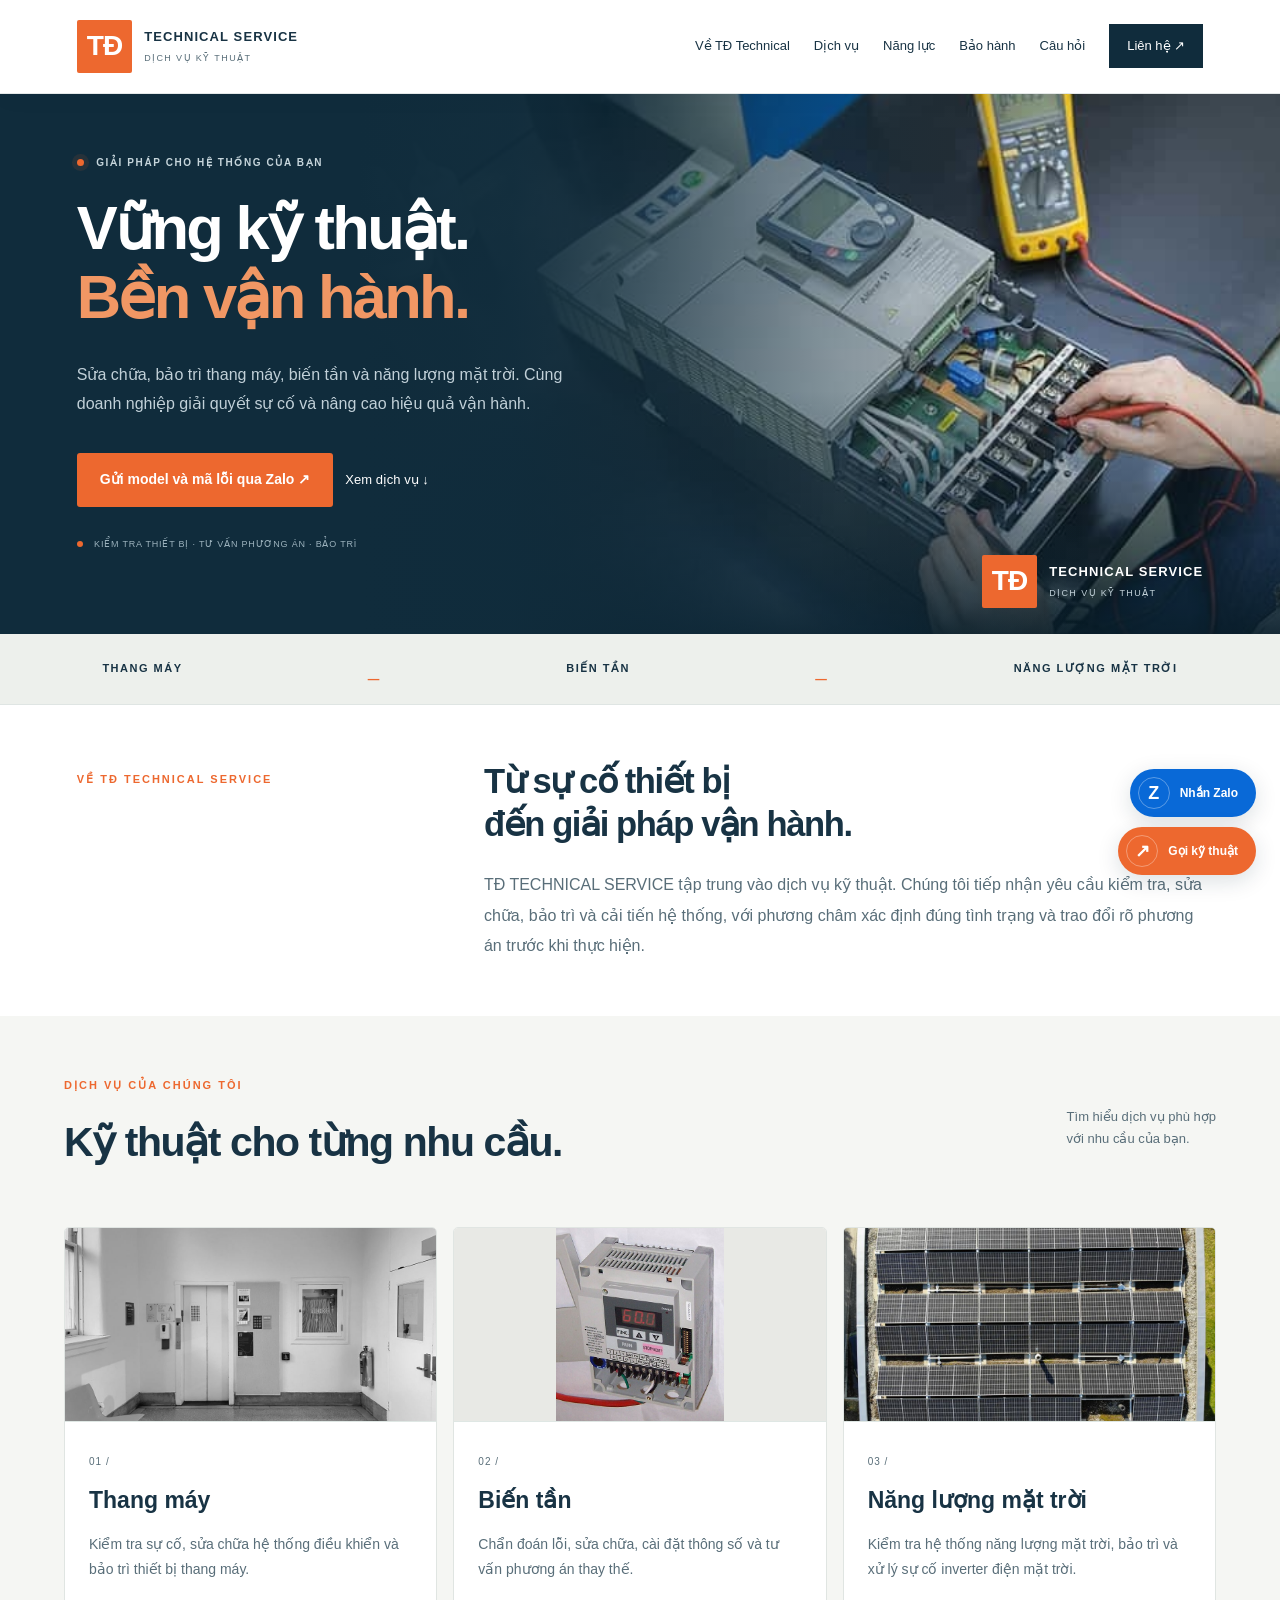
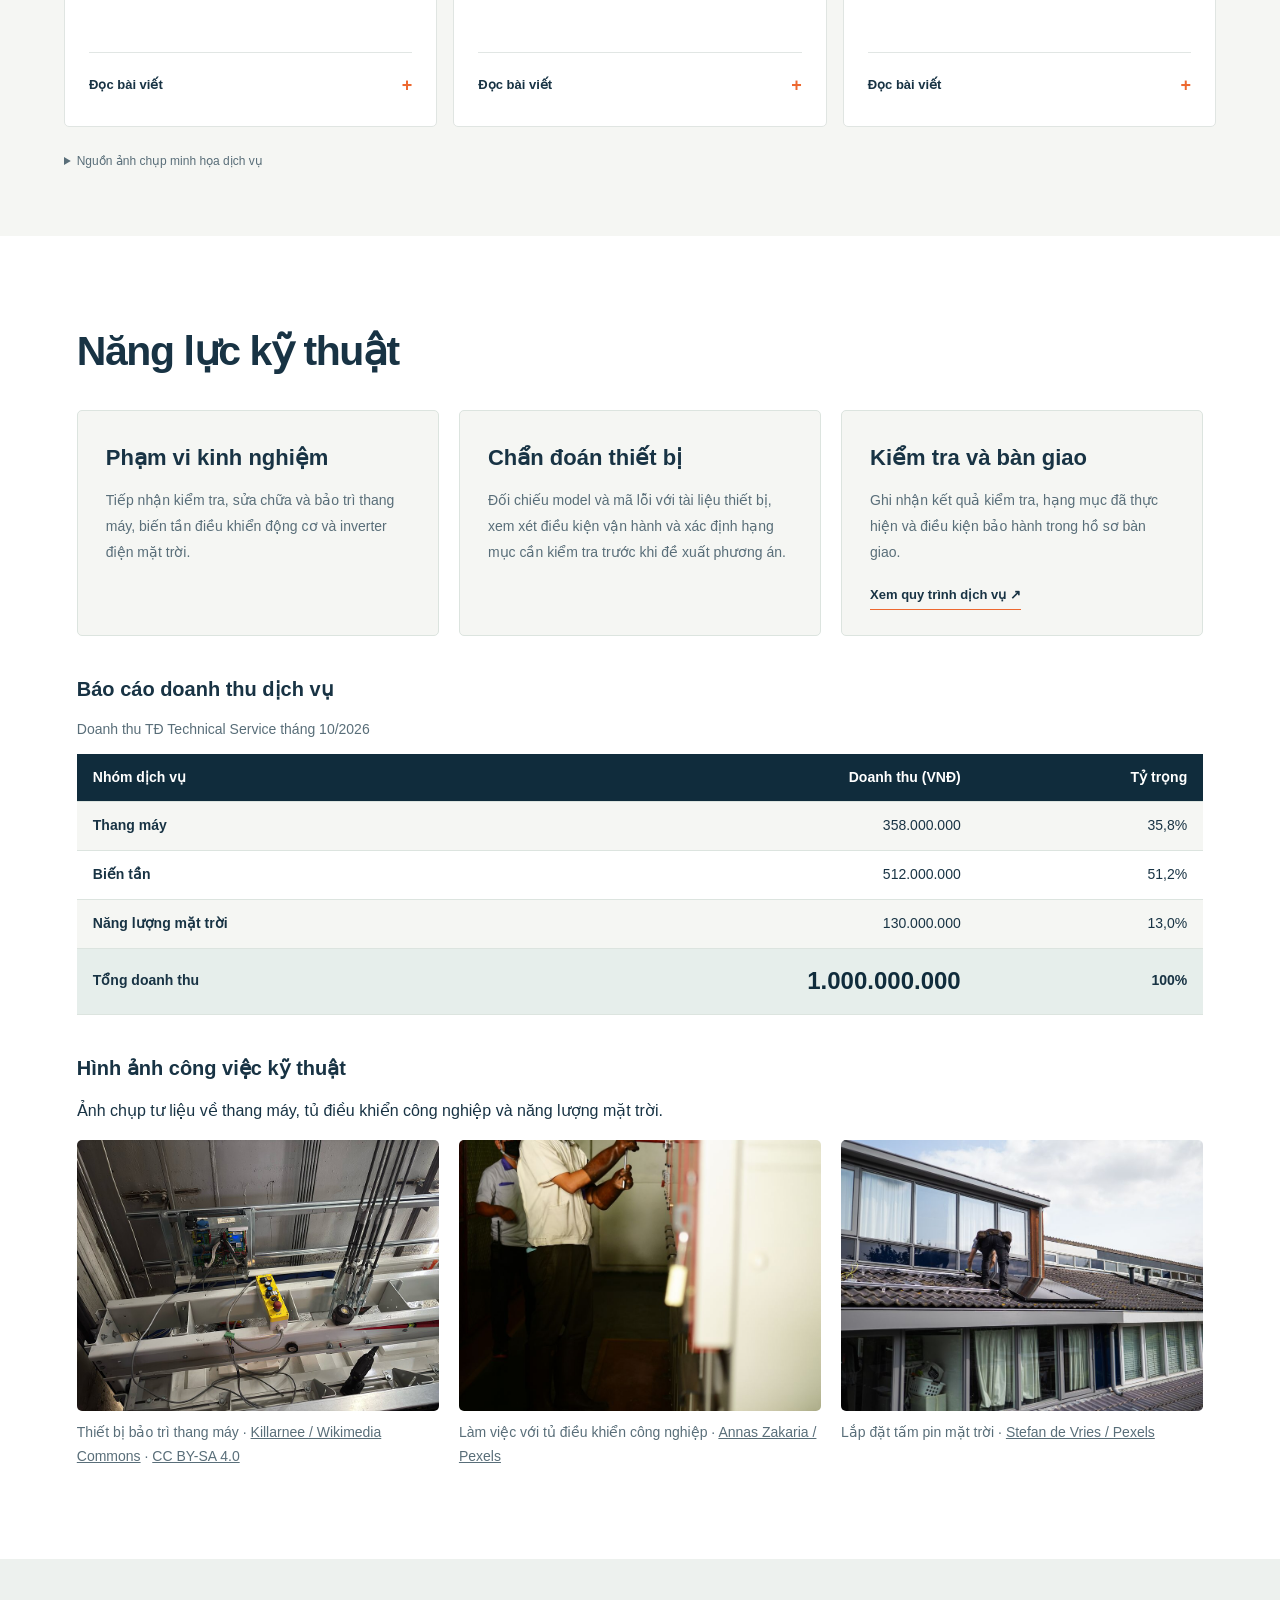
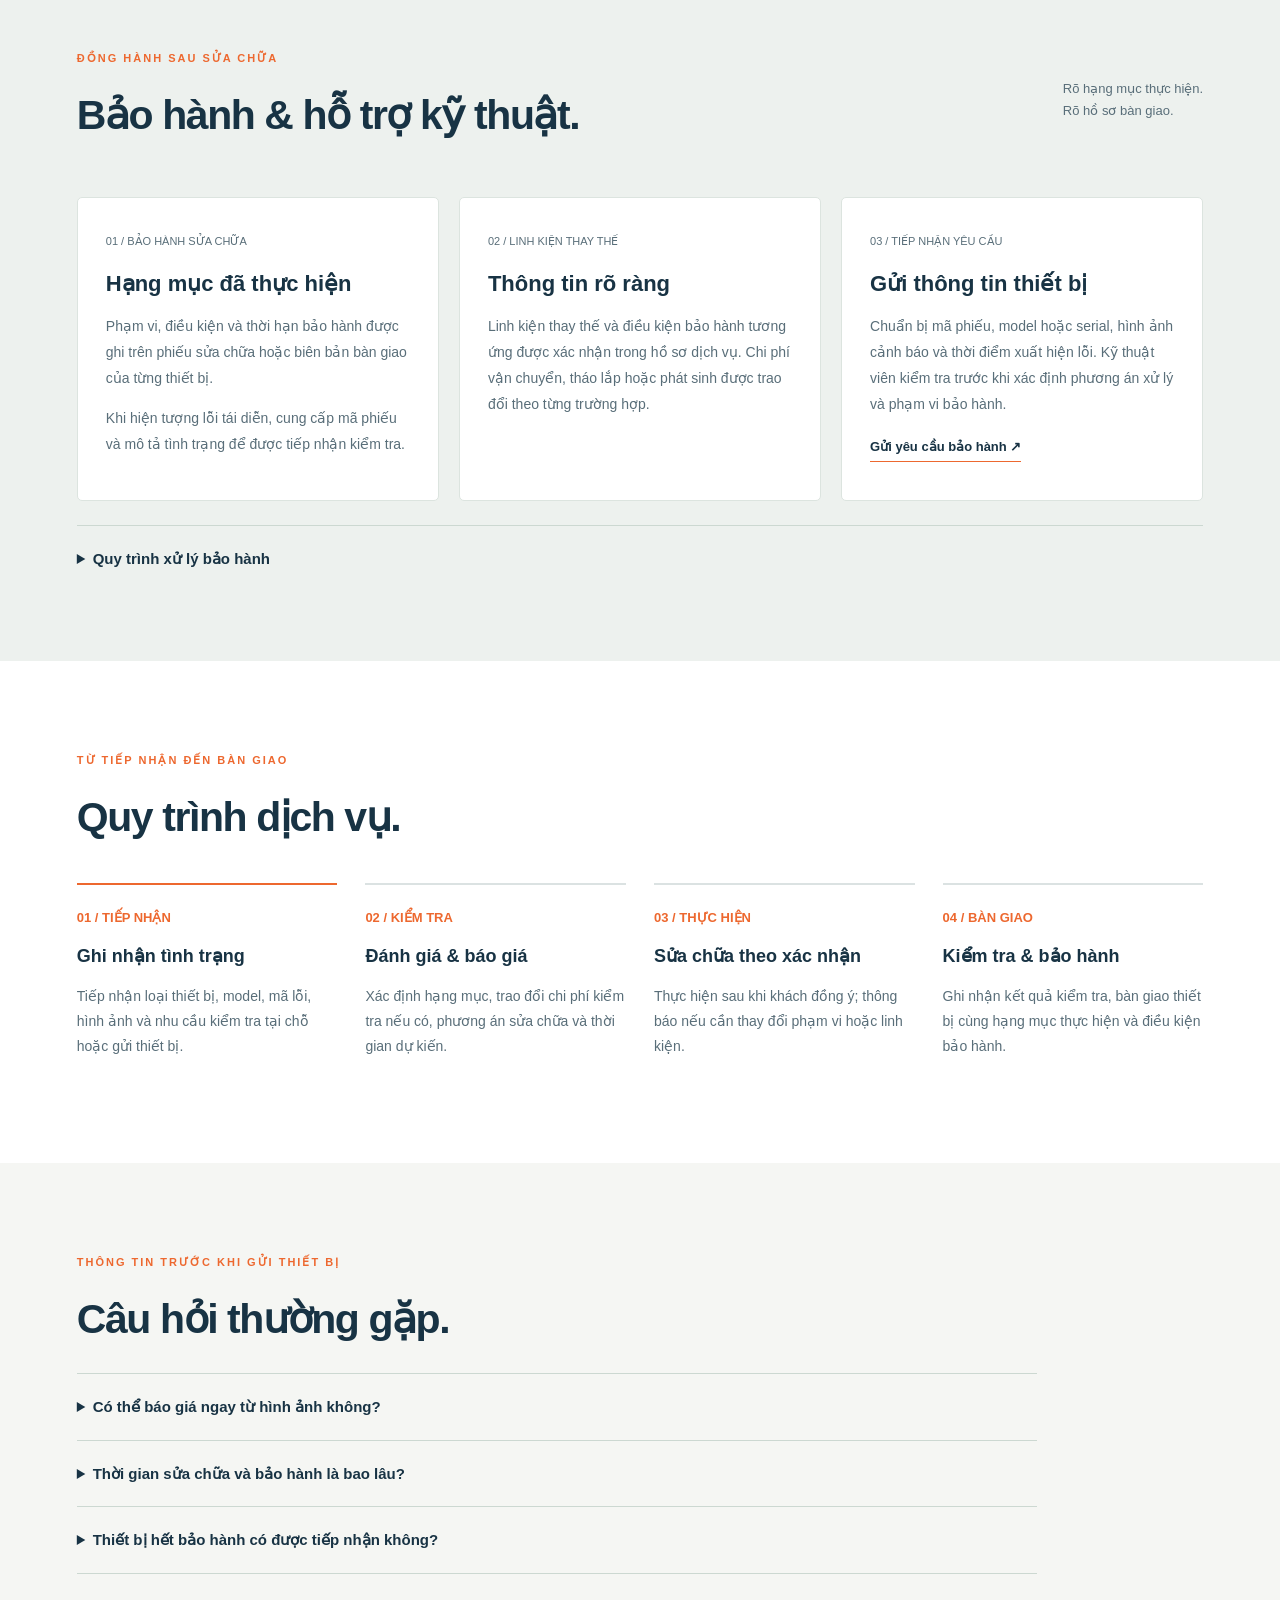
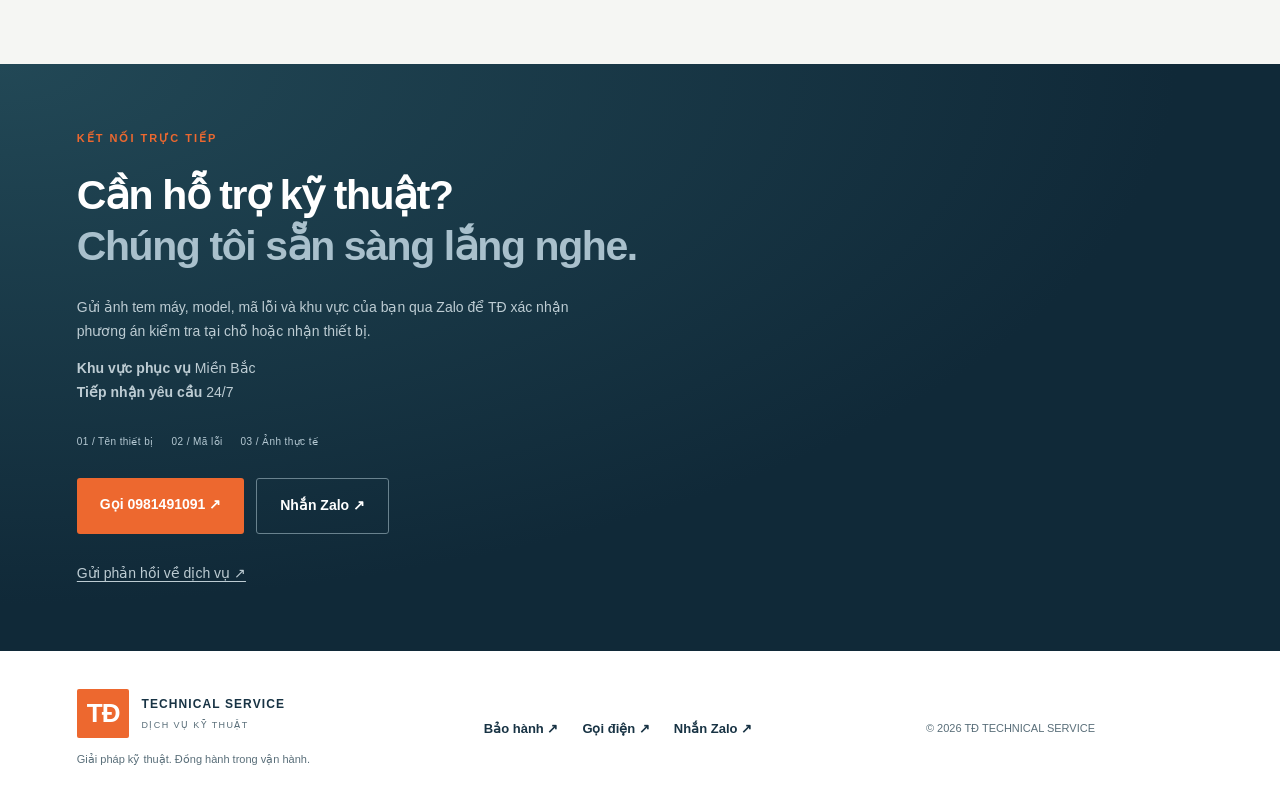
==== index.html @ b0be86ac "Upload website" ====
<!doctype html>
<html lang="vi">
<head>
  <meta charset="utf-8">
  <meta name="viewport" content="width=device-width, initial-scale=1">
  <meta name="description" content="TĐ Technical Service tiếp nhận sửa chữa, bảo trì thang máy, biến tần và inverter điện mặt trời. Gửi model và mã lỗi qua Zalo để trao đổi phương án kiểm tra.">
  <title>Sửa chữa thang máy, biến tần và năng lượng mặt trời | TĐ Technical Service</title>
  <link rel="stylesheet" href="style.css?v=20261125-11">
</head>
<body>
  <a class="skip-link" href="#noi-dung">Chuyển đến nội dung</a>
  <header class="header">
    <a class="brand" href="#" aria-label="TĐ Technical Service — Trang chủ"><span class="mark">TĐ</span><span>TECHNICAL SERVICE<small>DỊCH VỤ KỸ THUẬT</small></span></a>
    <button class="menu-toggle" type="button" aria-controls="main-nav" aria-expanded="false">Menu <span>☰</span></button>
    <nav id="main-nav" aria-label="Điều hướng chính"><a href="#gioi-thieu">Về TĐ Technical</a><a href="#dich-vu">Dịch vụ</a><a href="#nang-luc">Năng lực</a><a href="#bao-hanh">Bảo hành</a><a href="#cau-hoi">Câu hỏi</a><a class="nav-contact" href="#lien-he">Liên hệ ↗</a></nav>
  </header>
  <main id="noi-dung">
    <section class="hero"><div class="hero-content"><p class="eyebrow"><span class="status-light"></span> GIẢI PHÁP CHO HỆ THỐNG CỦA BẠN</p><h1>Vững kỹ thuật.<br><span>Bền vận hành.</span></h1><p class="lead">Sửa chữa, bảo trì thang máy, biến tần và năng lượng mặt trời. Cùng doanh nghiệp giải quyết sự cố và nâng cao hiệu quả vận hành.</p><div class="actions"><a class="button" data-contact="zalo" data-contact-label="Gửi model và mã lỗi qua Zalo" href="https://zalo.me/84981491091" target="_blank" rel="noopener noreferrer">Gửi model và mã lỗi qua Zalo ↗</a><a class="text-link" href="#dich-vu">Xem dịch vụ ↓</a></div><div class="hero-note"><span class="dot"></span> KIỂM TRA THIẾT BỊ · TƯ VẤN PHƯƠNG ÁN · BẢO TRÌ</div></div><figure class="hero-photo">
        <div class="hero-photo-media">
          <img src="images/kiem-tra-bien-tan.jpg" alt="Tay kỹ thuật viên dùng đồng hồ đo kiểm tra bên trong biến tần" width="800" height="534" fetchpriority="high">
        </div>
        <figcaption class="hero-photo-caption">
          <span class="brand hero-brand"><span class="mark">TĐ</span><span>TECHNICAL SERVICE<small>DỊCH VỤ KỸ THUẬT</small></span></span>
        </figcaption>
      </figure></section>
    <div class="expertise-bar"><span>THANG MÁY</span><i>_</i><span>BIẾN TẦN</span><i>_</i><span>NĂNG LƯỢNG MẶT TRỜI</span></div>
    <section class="intro section" id="gioi-thieu"><p class="eyebrow">VỀ TĐ TECHNICAL SERVICE</p><div><h2>Từ sự cố thiết bị<br>đến giải pháp vận hành.</h2><p>TĐ TECHNICAL SERVICE tập trung vào dịch vụ kỹ thuật. Chúng tôi tiếp nhận yêu cầu kiểm tra, sửa chữa, bảo trì và cải tiến hệ thống, với phương châm xác định đúng tình trạng và trao đổi rõ phương án trước khi thực hiện.</p></div></section>
    <section class="section services" id="dich-vu"><div class="section-heading"><div><p class="eyebrow">DỊCH VỤ CỦA CHÚNG TÔI</p><h2>Kỹ thuật cho từng nhu cầu.</h2></div><p>Tìm hiểu dịch vụ phù hợp<br>với nhu cầu của bạn.</p></div><div class="cards"><article class="service-card"><img class="service-image" src="images/thang-may.jpg" alt="Ảnh chụp cửa thang máy trong tòa nhà" width="480" height="250" loading="lazy"><div class="service-body"><span class="number">01 /</span><h3>Thang máy</h3><p>Kiểm tra sự cố, sửa chữa hệ thống điều khiển và bảo trì thiết bị thang máy.</p><details><summary>Đọc bài viết</summary><div class="service-article"><h4>Sửa chữa và bảo trì thang máy</h4><p>Thang máy dừng hoạt động, đóng mở cửa bất thường hoặc báo lỗi cần được kiểm tra theo đúng tình trạng thực tế. Việc ghi nhận thời điểm xảy ra sự cố và thông báo trên màn hình giúp kỹ thuật viên có cơ sở đánh giá ban đầu.</p><h5>Dấu hiệu cần kiểm tra</h5><p>Thang máy dừng tầng không chính xác, vận hành gián đoạn hoặc xuất hiện tiếng động bất thường. Cửa không đóng mở ổn định, bảng gọi tầng không phản hồi hoặc hệ thống hiển thị mã lỗi.</p><h5>Nội dung tiếp nhận và kiểm tra</h5><p>Kiểm tra hệ thống điều khiển, tín hiệu cửa và các thiết bị liên quan; xác định hạng mục cần sửa chữa hoặc bảo trì. Phạm vi công việc và phương án xử lý được trao đổi sau khi đánh giá thiết bị.</p><h5>Thông tin cần chuẩn bị</h5><p>Gửi tên hãng, loại thang, mã lỗi và hình ảnh bảng điều khiển nếu có thể ghi nhận an toàn. Khi có sự cố, ngừng sử dụng và liên hệ đơn vị kỹ thuật; không tự mở cửa tầng hoặc can thiệp tủ điện.</p><div class="quick-tips"><h5>Lỗi thường gặp & cách xử lý tạm thời</h5><p class="tip-intro">Kiểm tra bên ngoài, theo hướng dẫn đúng model. Các bước dưới đây không thay thế việc chẩn đoán kỹ thuật.</p><h6>Cửa chưa đóng vì có người hoặc hành lý chắn</h6><p>Đứng gọn trong cabin, đưa hành lý ra khỏi vùng cửa và chờ cửa đóng tự động. Không dùng tay giữ hoặc cạy cửa.</p><h6>Có cảnh báo quá tải</h6><p>Khi cabin dừng đúng tầng và cửa mở bình thường, giảm số người hoặc hàng hóa theo tải trọng ghi trên thang.</p><h6>Nút gọi không phản hồi hoặc lỗi lặp lại</h6><p>Thử bấm một lần và chờ. Nếu vẫn không hoạt động, dùng lối đi khác và báo quản lý. Nếu mắc kẹt, dùng nút báo động hoặc liên lạc trong cabin; không tự thoát ra.</p><p class="tip-stop">Nếu có mùi khét, khói, tia lửa hoặc tiếng động bất thường, ngừng sử dụng, giữ khoảng cách và gọi kỹ thuật. Không mở tủ điện hoặc tháo thiết bị.</p><p class="tip-source">Tham khảo: <a href="https://www.kone.com.au/Images/KONE_Elevators_Safety_Manual%20-%20KEA_tcm46-91317.pdf" target="_blank" rel="noopener noreferrer">Hướng dẫn an toàn KONE</a>.</p></div><a class="service-contact" href="#lien-he">Yêu cầu tư vấn sửa chữa ↗</a></div></details></div></article><article class="service-card"><img class="service-image" src="images/bien-tan.jpg" alt="Ảnh chụp biến tần điều khiển động cơ" width="480" height="250" loading="lazy"><div class="service-body"><span class="number">02 /</span><h3>Biến tần</h3><p>Chẩn đoán lỗi, sửa chữa, cài đặt thông số và tư vấn phương án thay thế.</p><details><summary>Đọc bài viết</summary><div class="service-article"><h4>Kiểm tra và sửa chữa biến tần</h4><p>Biến tần điều khiển tốc độ động cơ trong nhiều hệ thống sản xuất. Khi thiết bị báo lỗi hoặc hoạt động không ổn định, cần xem xét cả biến tần và điều kiện vận hành để lựa chọn phương án xử lý.</p><h5>Dấu hiệu cần kiểm tra</h5><p>Thiết bị không lên nguồn, không nhận lệnh chạy, dừng khi mang tải hoặc hiển thị cảnh báo. Mã lỗi cần được đối chiếu theo đúng hãng và model thiết bị.</p><h5>Nội dung tiếp nhận và kiểm tra</h5><p>Ghi nhận mã lỗi, thông số động cơ, tải sử dụng và lịch sử sự cố. Kiểm tra tình trạng thiết bị, đánh giá khả năng sửa chữa, cài đặt thông số hoặc đề xuất thay thế phù hợp.</p><h5>Thông tin cần chuẩn bị</h5><p>Gửi ảnh tem model, công suất, màn hình mã lỗi và mô tả thời điểm xảy ra lỗi. Không tự tháo thiết bị hoặc chạm vào đầu nối điện; việc kiểm tra bên trong cần do kỹ thuật viên thực hiện.</p><div class="quick-tips"><h5>Lỗi thường gặp & cách xử lý tạm thời</h5><p class="tip-intro">Kiểm tra bên ngoài, theo hướng dẫn đúng model. Các bước dưới đây không thay thế việc chẩn đoán kỹ thuật.</p><h6>Cảnh báo nhiệt độ cao</h6><p>Dừng máy theo quy trình vận hành. Quan sát bên ngoài và dọn vật đang che cửa thông gió của tủ, không mở tủ hoặc chạm thiết bị. Để kỹ thuật kiểm tra nếu cảnh báo còn xuất hiện.</p><h6>Có nguồn nhưng không chạy</h6><p>Người vận hành kiểm tra trạng thái cho phép chạy trên HMI theo hướng dẫn của máy. Không đổi chế độ điều khiển hoặc đấu tắt tín hiệu liên động.</p><h6>Mã lỗi xuất hiện rồi lặp lại</h6><p>Chụp mã lỗi và tem model, ghi thời điểm phát sinh. Không reset liên tục hoặc tự tăng giới hạn dòng; cần tìm nguyên nhân trước khi chạy lại.</p><p class="tip-stop">Nếu có mùi khét, khói, tia lửa hoặc tiếng động bất thường, ngừng sử dụng, giữ khoảng cách và gọi kỹ thuật. Không mở tủ điện hoặc tháo thiết bị.</p><p class="tip-source">Tham khảo: <a href="https://www.se.com/ca/en/faqs/FA311478/" target="_blank" rel="noopener noreferrer">Schneider Electric: cảnh báo quá nhiệt</a>.</p></div><a class="service-contact" href="#lien-he">Yêu cầu tư vấn sửa chữa ↗</a></div></details></div></article><article class="service-card"><img class="service-image" src="images/solar.jpg" alt="Ảnh chụp hệ thống pin mặt trời trên mái" width="480" height="250" loading="lazy"><div class="service-body"><span class="number">03 /</span><h3>Năng lượng mặt trời</h3><p>Kiểm tra hệ thống năng lượng mặt trời, bảo trì và xử lý sự cố inverter điện mặt trời.</p><details><summary>Đọc bài viết</summary><div class="service-article"><h4>Kiểm tra inverter và hệ thống năng lượng mặt trời</h4><p>Hệ thống điện mặt trời cần được kiểm tra khi inverter báo lỗi, ngừng phát điện hoặc sản lượng thay đổi bất thường so với điều kiện vận hành tương đương. Đánh giá thực tế giúp xác định phạm vi bảo trì và sửa chữa.</p><h5>Dấu hiệu cần kiểm tra</h5><p>Inverter không hoạt động, liên tục mất kết nối hoặc xuất hiện thông báo lỗi. Sản lượng giảm cần được xem xét cùng thời tiết, tình trạng che bóng và dữ liệu giám sát.</p><h5>Nội dung tiếp nhận và kiểm tra</h5><p>Tiếp nhận dữ liệu vận hành, model inverter và lịch sử cảnh báo. Kiểm tra inverter cùng các hạng mục liên quan trong phạm vi thống nhất, sau đó đề xuất bảo trì hoặc xử lý thiết bị.</p><h5>Thông tin cần chuẩn bị</h5><p>Gửi ảnh tem inverter, mã lỗi, công suất hệ thống và ảnh hoặc dữ liệu từ ứng dụng giám sát. Không tự tháo đầu nối hay can thiệp phần điện DC; tấm pin có thể vẫn tạo điện khi có ánh sáng.</p><div class="quick-tips"><h5>Lỗi thường gặp & cách xử lý tạm thời</h5><p class="tip-intro">Kiểm tra bên ngoài, theo hướng dẫn đúng model. Các bước dưới đây không thay thế việc chẩn đoán kỹ thuật.</p><h6>Ứng dụng hiển thị offline</h6><p>Kiểm tra Internet tại nhà và trạng thái router. Nếu vừa đổi tên hoặc mật khẩu Wi-Fi, kết nối lại qua ứng dụng chính thức theo hướng dẫn đúng model; không cần đóng cắt nguồn inverter chỉ để sửa mạng.</p><h6>Sản lượng giảm trong thời gian ngắn</h6><p>So sánh dữ liệu vào thời điểm có nắng tương đương, xem thời tiết và bóng che từ vị trí an toàn. Không leo mái hoặc tự tháo tấm pin để kiểm tra.</p><h6>Inverter có thông báo lỗi</h6><p>Lưu mã lỗi và thời điểm; gửi ảnh cho kỹ thuật. Không tự rút giắc DC hay bật tắt aptomat liên tục. Offline trên ứng dụng chưa đủ để kết luận inverter ngừng phát điện.</p><p class="tip-stop">Nếu có mùi khét, khói, tia lửa hoặc tiếng động bất thường, ngừng sử dụng, giữ khoảng cách và gọi kỹ thuật. Không mở tủ điện hoặc tháo thiết bị.</p><p class="tip-source">Tham khảo: <a href="https://www.fronius.com/en/help-center/solar-energy/apps-software/support-solar-web" target="_blank" rel="noopener noreferrer">Fronius: hỗ trợ Solar.web</a>.</p></div><a class="service-contact" href="#lien-he">Yêu cầu tư vấn sửa chữa ↗</a></div></details></div></article></div><details class="photo-credits"><summary>Nguồn ảnh chụp minh họa dịch vụ</summary><p>Ảnh tư liệu, không phải hình công trình do TĐ thực hiện.</p><ul><li><a href="https://www.klmotoresebombas.com.br/reparo-inversor-frequencia">Ảnh banner đo kiểm biến tần — KL Motores e Bombas</a></li><li><a href="https://www.pexels.com/photo/doors-in-building-7457921/">Thang máy — Pexels</a></li><li><a href="https://commons.wikimedia.org/wiki/File:Small_variable-frequency_drive.jpg">Biến tần — C J Cowie / Wikimedia Commons</a>, <a href="https://creativecommons.org/licenses/by-sa/3.0/">CC BY-SA 3.0</a>; giữ nguyên file ảnh, hiển thị trong khung.</li><li><a href="https://www.pexels.com/photo/solar-panels-on-the-roof-7211069/">Pin mặt trời — Laurin Berli / Pexels</a></li></ul></details></section>

    <section class="section capability" id="nang-luc">
      <h2>Năng lực kỹ thuật</h2>
      <div class="support-grid">
        <article>
          <h3>Phạm vi kinh nghiệm</h3>
          <p>Tiếp nhận kiểm tra, sửa chữa và bảo trì thang máy, biến tần điều khiển động cơ và inverter điện mặt trời.</p>
        </article>
        <article>
          <h3>Chẩn đoán thiết bị</h3>
          <p>Đối chiếu model và mã lỗi với tài liệu thiết bị, xem xét điều kiện vận hành và xác định hạng mục cần kiểm tra trước khi đề xuất phương án.</p>
        </article>
        <article>
          <h3>Kiểm tra và bàn giao</h3>
          <p>Ghi nhận kết quả kiểm tra, hạng mục đã thực hiện và điều kiện bảo hành trong hồ sơ bàn giao.</p>
          <a class="inline-link" href="#quy-trinh">Xem quy trình dịch vụ ↗</a>
        </article>
      </div>
      <section class="sales-report" aria-labelledby="sales-heading">
        <h3 id="sales-heading">Báo cáo doanh thu dịch vụ</h3>
        <div class="sales-scroll" role="region" aria-labelledby="sales-heading" tabindex="0">
          <table class="sales-table">
            <caption>Doanh thu TĐ Technical Service tháng 10/2026</caption>
            <thead>
              <tr><th scope="col">Nhóm dịch vụ</th><th scope="col">Doanh thu (VNĐ)</th><th scope="col">Tỷ trọng</th></tr>
            </thead>
            <tbody>
              <tr><th scope="row">Thang máy</th><td>358.000.000</td><td>35,8%</td></tr>
              <tr><th scope="row">Biến tần</th><td>512.000.000</td><td>51,2%</td></tr>
              <tr><th scope="row">Năng lượng mặt trời</th><td>130.000.000</td><td>13,0%</td></tr>
            </tbody>
            <tfoot>
              <tr><th scope="row">Tổng doanh thu</th><td><strong>1.000.000.000</strong></td><td>100%</td></tr>
            </tfoot>
          </table>
        </div>
      </section>
      <div class="work-photos">
        <h3>Hình ảnh công việc kỹ thuật</h3>
        <p>Ảnh chụp tư liệu về thang máy, tủ điều khiển công nghiệp và năng lượng mặt trời.</p>
        <div class="work-photo-grid">
          <figure>
            <img src="images/bao-tri-thang-may-tu-lieu.jpg" alt="Cụm điều khiển bảo trì và cáp bên trong giếng thang máy" width="960" height="720" loading="lazy">
            <figcaption>Thiết bị bảo trì thang máy · <a href="https://commons.wikimedia.org/wiki/File:Elevator_maintenance_2.jpg">Killarnee / Wikimedia Commons</a> · <a href="https://creativecommons.org/licenses/by-sa/4.0/">CC BY-SA 4.0</a></figcaption>
          </figure>
          <figure>
            <img src="images/tu-dien-tu-lieu.jpg" alt="Hai kỹ thuật viên làm việc trước tủ điều khiển công nghiệp" loading="lazy">
            <figcaption>Làm việc với tủ điều khiển công nghiệp · <a href="https://www.pexels.com/photo/electricians-at-work-10871585/">Annas Zakaria / Pexels</a></figcaption>
          </figure>
          <figure>
            <img src="images/solar-tu-lieu.jpg" alt="Kỹ thuật viên lắp tấm pin mặt trời trên mái nhà" loading="lazy">
            <figcaption>Lắp đặt tấm pin mặt trời · <a href="https://www.pexels.com/photo/technician-installing-solar-panels-on-rooftop-29206488/">Stefan de Vries / Pexels</a></figcaption>
          </figure>
        </div>
      </div>
      <div class="work-photos" hidden>
        <h3>Ảnh công việc thực tế</h3>
        <div class="work-photo-grid">
          <figure data-work-photo="images/thang-may-thuc-te.jpg" data-photo-alt="Ảnh công việc thực tế về thang máy của TĐ" hidden>
            <figcaption>Thang máy</figcaption>
          </figure>
          <figure data-work-photo="images/bien-tan-thuc-te.jpg" data-photo-alt="Ảnh công việc thực tế về biến tần của TĐ" hidden>
            <figcaption>Biến tần</figcaption>
          </figure>
          <figure data-work-photo="images/solar-thuc-te.jpg" data-photo-alt="Ảnh công việc thực tế về năng lượng mặt trời của TĐ" hidden>
            <figcaption>Năng lượng mặt trời</figcaption>
          </figure>
        </div>
      </div>
    </section>
    <section class="section warranty" id="bao-hanh">
      <div class="section-heading"><div><p class="eyebrow">ĐỒNG HÀNH SAU SỬA CHỮA</p><h2>Bảo hành & hỗ trợ kỹ thuật.</h2></div><p>Rõ hạng mục thực hiện.<br>Rõ hồ sơ bàn giao.</p></div>
      <div class="support-grid">
        <article><span class="number">01 / BẢO HÀNH SỬA CHỮA</span><h3>Hạng mục đã thực hiện</h3><p>Phạm vi, điều kiện và thời hạn bảo hành được ghi trên phiếu sửa chữa hoặc biên bản bàn giao của từng thiết bị.</p><p>Khi hiện tượng lỗi tái diễn, cung cấp mã phiếu và mô tả tình trạng để được tiếp nhận kiểm tra.</p></article>
        <article><span class="number">02 / LINH KIỆN THAY THẾ</span><h3>Thông tin rõ ràng</h3><p>Linh kiện thay thế và điều kiện bảo hành tương ứng được xác nhận trong hồ sơ dịch vụ. Chi phí vận chuyển, tháo lắp hoặc phát sinh được trao đổi theo từng trường hợp.</p></article>
        <article><span class="number">03 / TIẾP NHẬN YÊU CẦU</span><h3>Gửi thông tin thiết bị</h3><p>Chuẩn bị mã phiếu, model hoặc serial, hình ảnh cảnh báo và thời điểm xuất hiện lỗi. Kỹ thuật viên kiểm tra trước khi xác định phương án xử lý và phạm vi bảo hành.</p><a class="inline-link" data-contact="zalo" href="https://zalo.me/84981491091" target="_blank" rel="noopener noreferrer">Gửi yêu cầu bảo hành ↗</a></article>
      </div>
      <details class="policy-detail"><summary>Quy trình xử lý bảo hành</summary><p>Tiếp nhận thông tin → đối chiếu hồ sơ → kiểm tra tình trạng → thông báo kết quả và phương án → thực hiện theo nội dung thống nhất → bàn giao.</p><p>Trường hợp ngoài phạm vi hoặc hết thời hạn bảo hành sẽ được tư vấn và báo giá trước khi thực hiện.</p></details>
    </section>
    <section class="section workflow" id="quy-trinh">
      <p class="eyebrow">TỪ TIẾP NHẬN ĐẾN BÀN GIAO</p><h2>Quy trình dịch vụ.</h2>
      <div class="steps">
        <div><b>01 / TIẾP NHẬN</b><h3>Ghi nhận tình trạng</h3><p>Tiếp nhận loại thiết bị, model, mã lỗi, hình ảnh và nhu cầu kiểm tra tại chỗ hoặc gửi thiết bị.</p></div>
        <div><b>02 / KIỂM TRA</b><h3>Đánh giá & báo giá</h3><p>Xác định hạng mục, trao đổi chi phí kiểm tra nếu có, phương án sửa chữa và thời gian dự kiến.</p></div>
        <div><b>03 / THỰC HIỆN</b><h3>Sửa chữa theo xác nhận</h3><p>Thực hiện sau khi khách đồng ý; thông báo nếu cần thay đổi phạm vi hoặc linh kiện.</p></div>
        <div><b>04 / BÀN GIAO</b><h3>Kiểm tra & bảo hành</h3><p>Ghi nhận kết quả kiểm tra, bàn giao thiết bị cùng hạng mục thực hiện và điều kiện bảo hành.</p></div>
      </div>
    </section>
    <section class="section faq" id="cau-hoi">
      <p class="eyebrow">THÔNG TIN TRƯỚC KHI GỬI THIẾT BỊ</p><h2>Câu hỏi thường gặp.</h2>
      <div class="knowledge-list">
        <details><summary>Có thể báo giá ngay từ hình ảnh không?</summary><div><p>Hình ảnh giúp đánh giá ban đầu. Báo giá sửa chữa cần dựa trên tình trạng kiểm tra thực tế và phạm vi công việc; chi phí kiểm tra nếu có sẽ được trao đổi trước.</p></div></details>
        <details><summary>Thời gian sửa chữa và bảo hành là bao lâu?</summary><div><p>Thời gian dự kiến phụ thuộc tình trạng, linh kiện và điều kiện kiểm tra. Thời hạn bảo hành áp dụng được ghi cụ thể trên báo giá hoặc phiếu bàn giao.</p></div></details>
        <details><summary>Thiết bị hết bảo hành có được tiếp nhận không?</summary><div><p>Bạn có thể gửi thông tin để được đánh giá khả năng tiếp nhận. Phương án và chi phí sẽ được trao đổi trước khi sửa chữa.</p></div></details>
      </div>
    </section>
    <section class="contact section" id="lien-he"><div><p class="eyebrow">KẾT NỐI TRỰC TIẾP</p><h2>Cần hỗ trợ kỹ thuật?<br><span>Chúng tôi sẵn sàng lắng nghe.</span></h2><p>Gửi ảnh tem máy, model, mã lỗi và khu vực của bạn qua Zalo để TĐ xác nhận phương án kiểm tra tại chỗ hoặc nhận thiết bị.</p><p><strong>Khu vực phục vụ</strong> Miền Bắc<br><strong>Tiếp nhận yêu cầu</strong> 24/7</p><div class="contact-tips"><span>01 / Tên thiết bị</span><span>02 / Mã lỗi</span><span>03 / Ảnh thực tế</span></div></div><div class="contact-direct"><a class="button" data-contact="phone" href="tel:+84981491091">Gọi <span data-phone-label>0981491091</span> ↗</a><a class="button button-zalo" data-contact="zalo" href="https://zalo.me/84981491091" target="_blank" rel="noopener noreferrer">Nhắn Zalo ↗</a></div><p class="contact-feedback"><a data-contact="zalo" data-contact-label="Gửi phản hồi về dịch vụ qua Zalo" href="https://zalo.me/84981491091" target="_blank" rel="noopener noreferrer">Gửi phản hồi về dịch vụ ↗</a></p><p id="contact-placeholder" class="contact-notice" hidden>Số liên hệ đang được cập nhật.</p></section>
  </main>
  <footer><div><a class="brand" href="#"><span class="mark">TĐ</span><span>TECHNICAL SERVICE<small>DỊCH VỤ KỸ THUẬT</small></span></a><p>Giải pháp kỹ thuật. Đồng hành trong vận hành.</p></div><div class="footer-contact"><a href="#bao-hanh">Bảo hành ↗</a><a data-contact="phone" href="tel:+84981491091">Gọi điện ↗</a><a data-contact="zalo" href="https://zalo.me/84981491091" target="_blank" rel="noopener noreferrer">Nhắn Zalo ↗</a></div><small>© <span id="year"></span> TĐ TECHNICAL SERVICE</small></footer>
  <div class="floating-contact" aria-label="Liên hệ nhanh"><a data-contact="zalo" href="https://zalo.me/84981491091" target="_blank" rel="noopener noreferrer" class="float-zalo"><span>Z</span> Nhắn Zalo</a><a data-contact="phone" href="tel:+84981491091" class="float-phone"><span>↗</span> Gọi kỹ thuật</a></div>
  <script src="main.js?v=20261125-3"></script>
</body>
</html>
---- style.css ----
:root{--ink:#142c3c;--navy:#102938;--orange:#ed692f;--paper:#f6f7f4;--muted:#65747d}*{box-sizing:border-box}html{scroll-behavior:smooth;scroll-padding-top:85px}body{margin:0;color:var(--ink);font-family:Arial,Helvetica,sans-serif;background:var(--paper);line-height:1.65}a{color:inherit;text-decoration:none}a:focus-visible{outline:3px solid var(--orange);outline-offset:6px}.header{min-height:94px;display:flex;align-items:center;justify-content:space-between;padding:20px 6%;background:#fff;border-bottom:1px solid #e4e8e8}.brand{display:flex;gap:12px;align-items:center;font-size:15px;font-weight:800;letter-spacing:1px}.brand small{display:block;font-size:9px;letter-spacing:2px;color:var(--muted)}.mark{background:var(--orange);color:white;padding:4px 10px;font-size:28px;font-weight:900;letter-spacing:-2px}nav{display:flex;gap:30px;align-items:center;font-size:14px}.nav-contact{border:1px solid #ccd4d6;padding:9px 18px}.hero{display:grid;grid-template-columns:1.1fr 1fr;background:var(--navy);color:white;min-height:610px}.hero-content{padding:76px 8% 50px 11%}.eyebrow{font-size:11px;font-weight:700;letter-spacing:2px;color:var(--orange);margin:0 0 22px}h1{font-size:clamp(36px,4.3vw,66px);line-height:1.14;letter-spacing:-2px;margin:0 0 26px}h1 span{color:#a6b8c0}p{margin-top:0}.lead{max-width:530px;color:#bbcad1;font-size:16px}.actions{display:flex;align-items:center;gap:26px;margin-top:34px}.button{display:inline-block;background:var(--orange);color:#fff;padding:14px 22px;font-size:14px;font-weight:700}.button:hover{background:#d95720}.text-link{font-size:13px}.hero-note{font-size:9px;letter-spacing:1.2px;color:#9bb1bc;margin-top:55px}.dot{display:inline-block;width:6px;height:6px;background:var(--orange);border-radius:50%;margin-right:8px}.section{padding:76px 6%}.intro{display:grid;grid-template-columns:1fr 2fr;gap:50px;background:white}.intro>div{max-width:760px}h2{font-size:clamp(28px,3vw,42px);line-height:1.25;letter-spacing:-1px;margin:0 0 24px}.intro p:not(.eyebrow),.section-heading>p{color:var(--muted)}.section-heading{display:flex;justify-content:space-between;gap:30px;align-items:center}.section-heading>p{font-size:13px}.cards{display:grid;grid-template-columns:repeat(3,minmax(0,1fr));margin-top:28px;border-top:1px solid #d5dddd;border-left:1px solid #d5dddd}.cards article{padding:28px;border-right:1px solid #d5dddd;border-bottom:1px solid #d5dddd;background:white}.number{font-size:11px;color:var(--muted)}h3{font-size:20px;margin:12px 0}.cards p,.steps p{color:var(--muted);font-size:14px}.cards a{font-size:12px;font-weight:bold;display:inline-block;margin-top:18px}.steps{display:grid;grid-template-columns:repeat(4,1fr);gap:35px;margin-top:40px}.steps b{display:block;color:var(--orange);border-top:1px solid #d5dddd;padding-top:18px;font-size:13px}.contact{background:var(--navy);color:white;display:grid;grid-template-columns:2fr 1fr;gap:50px;align-items:center}.contact p:not(.eyebrow){color:#bdccd3}footer{display:flex;justify-content:space-between;align-items:center;gap:25px;padding:30px 6%;background:white}footer .brand{color:var(--orange);font-size:22px}footer .brand span{font-size:10px;color:var(--ink)}footer p,footer small{font-size:11px;color:var(--muted);margin:0}[hidden]{display:none!important}@media(max-width:1000px){nav{gap:16px}.hero-content{padding:55px 9%}.actions{flex-wrap:wrap}.steps{grid-template-columns:repeat(2,1fr)}footer{flex-wrap:wrap}}@media(max-width:650px){.header{padding:18px 6%;flex-wrap:wrap;gap:18px}nav{width:100%;justify-content:space-between;font-size:12px;gap:8px}.nav-contact{padding:5px 10px}.hero{grid-template-columns:1fr}.hero-content{padding:48px 6%}.hero-note{margin-top:30px}.section{padding:48px 6%}.intro,.contact{grid-template-columns:1fr;gap:15px}.cards article{padding:20px}.section-heading{align-items:flex-start}.section-heading>p{display:none}.cards h3{font-size:18px}.steps{gap:20px}footer{flex-direction:column;align-items:flex-start}}


/* Giao diện TĐ Technical Service — bản nâng cấp */
:root{--navy:#102c3c;--ink:#183344;--orange:#ed682f;--muted:#596e79;--paper:#f5f6f3}
body{font-family:"Segoe UI",Arial,sans-serif;line-height:1.7}

.separator{color:#56717f}
.header{position:sticky;top:0;z-index:20;min-height:88px;box-shadow:0 4px 24px #10293808;gap:24px}.mark{position:relative;min-width:52px;text-align:center;border-radius:2px;line-height:1.6}.mark>span{position:absolute;right:3px;top:2px;font-size:8px;letter-spacing:0}.brand{font-size:13px;letter-spacing:1.1px;white-space:nowrap}.brand small{letter-spacing:1.4px;font-weight:500;margin-top:3px}.header nav{font-size:13px;gap:24px}.header nav a:hover{color:var(--orange)}.header .nav-contact{background:var(--navy);color:#fff;border:0;padding:11px 18px}.menu-toggle{display:none}
.hero{min-height:650px;grid-template-columns:1.16fr 1fr}.hero-content{padding-top:85px;padding-bottom:64px}.hero h1{font-size:clamp(44px,5.1vw,76px);letter-spacing:-2.7px;line-height:1.13;margin-bottom:28px}.hero h1 span{color:#f19764}.hero .lead{max-width:500px;font-size:16px;line-height:1.85;color:#c1d0d8}.hero .eyebrow{font-size:10px;letter-spacing:1.6px;color:#c7d6dc}.status-light{display:inline-block;width:7px;height:7px;background:var(--orange);border-radius:50%;margin-right:8px;box-shadow:0 0 0 5px #ed682f18}.actions{gap:12px}.button{border-radius:3px;padding:15px 23px;transition:background .2s,transform .2s}.button:hover{transform:translateY(-2px)}.button-zalo{background:transparent;border:1px solid #69828e}.button-zalo:hover{background:#244859}.hero-note{font-size:9px;letter-spacing:.8px}
.expertise-bar{display:flex;justify-content:space-between;align-items:center;gap:20px;background:#edf0ec;border-bottom:1px solid #dfe5e3;padding:24px 8%;font-size:11px;font-weight:700;letter-spacing:1.5px}.expertise-bar i{font-style:normal;color:var(--orange);font-weight:400;font-size:20px}
.section{padding:90px max(6%,calc((100% - 1400px)/2))}.intro{grid-template-columns:.75fr 1.6fr;gap:70px}.intro>.eyebrow{margin-top:10px}h2{font-size:clamp(29px,3.2vw,45px);letter-spacing:-1.4px;line-height:1.25}.intro>div>p{font-size:16px;line-height:1.9}.inline-link{font-weight:600;font-size:13px;border-bottom:1px solid var(--orange);padding-bottom:7px}
.cards{gap:16px;border:0;margin-top:35px}.cards article{border:1px solid #e0e5e2;border-radius:5px;padding:28px 24px;transition:transform .2s,box-shadow .2s;display:flex;flex-direction:column;align-items:flex-start}.cards article:hover{transform:translateY(-5px);box-shadow:0 14px 30px #1029380a;border-color:#ed682f66}.cards .number{font-size:10px;letter-spacing:1px}.cards h3{font-size:23px;margin-bottom:12px}.cards p{line-height:1.8;flex:1}.cards a{padding-top:20px;border-top:1px solid #e4e9e7;width:100%;margin-top:15px}

.steps{gap:28px}.steps h3{font-size:18px}.steps b{padding-top:22px;font-size:13px;border-top:2px solid #dbe2e2}.steps>div:first-child b{border-color:var(--orange)}.steps p{line-height:1.8}.contact{background:radial-gradient(ellipse at top left,#224856,#102938 65%);grid-template-columns:1.4fr 1fr;gap:70px}.contact h2{font-size:clamp(30px,3.2vw,46px)}.contact h2 span{color:#a9c0cc}.contact>div>p:not(.eyebrow){max-width:540px;font-size:14px}.contact-tips{display:flex;flex-wrap:wrap;gap:18px;font-size:10px;letter-spacing:.4px;color:#b5c9d3;margin-top:28px}.contact-notice{font-size:12px!important;color:#b8cbd5!important;margin:0}footer{padding-top:38px;padding-bottom:38px}footer .brand{font-size:13px;color:var(--ink)}footer .brand>span:not(.mark){font-size:12px}footer .brand .mark{font-size:26px;color:#fff}footer>div>p{margin-top:12px}.footer-contact{display:flex;gap:24px;font-size:13px;font-weight:600}
.floating-contact{position:fixed;bottom:25px;right:24px;z-index:30;display:flex;flex-direction:column;align-items:flex-end;gap:10px}.floating-contact a{display:flex;align-items:center;gap:10px;color:white;font-size:12px;font-weight:600;border-radius:40px;padding:8px 18px 8px 8px;box-shadow:0 6px 22px #10293825}.floating-contact a>span{display:grid;place-items:center;width:32px;height:32px;border:1px solid #ffffff55;border-radius:50%;font-size:18px}.float-zalo{background:#0969d7}.float-phone{background:var(--orange)}.skip-link{position:fixed;top:-100px;left:20px;background:#fff;z-index:100;padding:10px}.skip-link:focus{top:10px}
@media(min-width:1600px){.hero-content{padding-left:max(11%,calc((100vw - 1400px)/2))}.hero{min-height:700px}}
@media(max-width:1100px){.header nav{gap:14px}.brand{font-size:11px}.brand small{font-size:8px}.hero-content{padding:65px 8%}.hero h1{font-size:55px}.hero .lead{font-size:14px}.contact{gap:35px}}
@media(max-width:800px){.header{min-height:80px;flex-wrap:wrap;gap:0}.menu-toggle{display:flex;align-items:center;gap:12px;background:none;border:1px solid #d4dedf;border-radius:3px;padding:8px 12px;color:var(--ink);font:inherit;font-size:12px}.header nav{display:none;width:100%;flex-direction:column;align-items:stretch;padding-top:20px;gap:0}.header nav.is-open{display:flex;max-height:calc(100dvh - 90px);overflow-y:auto}.header nav a{padding:12px;border-top:1px solid #e6ebea}.header nav .nav-contact{margin-top:10px;text-align:center}.hero{grid-template-columns:1fr 0.8fr;min-height:550px}.hero h1{font-size:46px}.hero-content{padding:50px 9%}.hero .eyebrow{font-size:8px}.hero-note{font-size:8px}.actions{align-items:stretch}.actions .button{padding:12px 16px;font-size:12px}.intro{grid-template-columns:1fr;gap:12px}.contact{grid-template-columns:1fr;gap:25px}.contact-notice{grid-column:1/-1}.expertise-bar{font-size:9px;letter-spacing:.8px;padding:20px 6%;gap:10px}.floating-contact{bottom:18px;right:15px}}
@media(max-width:550px){.header{padding:16px 6%}.brand{font-size:11px}.hero{grid-template-columns:1fr}.hero-content{padding:48px 6% 40px}.hero h1{font-size:52px;letter-spacing:-2px}.hero .eyebrow{font-size:9px}.hero .lead{font-size:15px}.actions{flex-direction:row;flex-wrap:wrap}.actions .button{padding:14px 19px;font-size:13px}.expertise-bar{display:grid;grid-template-columns:repeat(3,minmax(0,1fr));gap:8px;text-align:center;font-size:9px}.expertise-bar i{display:none}.section{padding:52px 6%}h2{font-size:31px;letter-spacing:-1px}.intro>div>p{font-size:14px}.cards{gap:14px}.cards article{padding:24px;display:grid;grid-template-columns:55px 1fr;column-gap:18px}.cards .number{grid-column:1/-1}.cards h3{grid-column:2;margin:14px 0 8px;font-size:22px}.cards p{grid-column:2;font-size:13px;margin-bottom:12px}.cards a{grid-column:2;padding-top:12px;margin-top:0}.steps{grid-template-columns:1fr 1fr;gap:20px}.steps h3{font-size:16px}.steps p{font-size:13px}.contact h2{font-size:31px}.contact-tips{gap:12px;font-size:9px}footer{gap:22px}.floating-contact{bottom:0;right:0;left:0;display:grid;grid-template-columns:repeat(2,minmax(0,1fr));gap:8px;background:white;padding:9px 12px calc(9px + env(safe-area-inset-bottom));border-top:1px solid #dfe6e8}.floating-contact a{justify-content:center;border-radius:3px;padding:7px;box-shadow:none;font-size:12px}.floating-contact a>span{width:27px;height:27px;font-size:15px}}
@media(prefers-reduced-motion:reduce){html{scroll-behavior:auto}*,*:before,*:after{transition:none!important;animation:none!important}.button:hover,.cards article:hover{transform:none}}

/* Landing page gọn: hình minh họa và nội dung dịch vụ ngay trong một trang. */
.hero{min-height:540px}.hero-content{padding-top:60px;padding-bottom:45px}.hero h1{font-size:clamp(44px,4.8vw,68px)}.hero-note{margin-top:30px}.intro{padding-top:55px;padding-bottom:55px}.intro h2{font-size:clamp(28px,2.7vw,38px)}.intro>div>p{margin-bottom:0}.services{padding-top:60px;padding-bottom:65px;padding-inline:max(5%,calc((100% - 1440px)/2))}.cards{align-items:start}.cards article.service-card{padding:0;display:block;overflow:hidden}.cards article.service-card:hover{transform:none}.service-image{width:100%;height:auto;aspect-ratio:480/250;object-fit:cover;display:block;border-bottom:1px solid #dfe7e4}.service-body{padding:24px}.service-body>p{font-size:14px;min-height:100px;margin:0 0 20px}.service-body h3{font-size:23px;margin-top:8px}.service-body details{border-top:1px solid #e1e6e4;padding-top:15px}.service-body summary{list-style:none;cursor:pointer;font-size:13px;font-weight:600;display:flex;justify-content:space-between;align-items:center;gap:12px}.service-body summary::-webkit-details-marker{display:none}.service-card{cursor:pointer}.service-article{cursor:auto}.service-body summary:focus-visible{outline:2px solid var(--orange);outline-offset:5px}.service-article{padding-top:15px}.service-article h4{font-size:15px;line-height:1.5;margin:0 0 12px}.service-article p,.service-article li{font-size:13px;line-height:1.8;color:var(--muted)}.service-article ul{padding-left:18px;margin:12px 0 0}.service-article li+li{margin-top:8px}.contact{padding-top:65px;padding-bottom:65px}.expertise-bar{padding-top:18px;padding-bottom:18px}
@media(max-width:800px){.hero{min-height:480px}.hero h1{font-size:46px}.hero-content{padding-top:45px;padding-bottom:40px}.service-body>p{min-height:75px}.intro{gap:10px}.hero .text-link{align-self:center}}
@media(max-width:700px){.cards{grid-template-columns:1fr}}
@media(max-width:550px){.hero{min-height:0}.hero h1{font-size:49px}.hero-content{padding:44px 6%}.hero .actions{gap:20px}.cards .service-body h3{margin-top:8px;margin-bottom:12px}.service-body>p{min-height:0}.service-body{padding:23px}.services,.intro,.contact{padding-top:42px;padding-bottom:42px}.expertise-bar{font-size:9px}.contact h2{font-size:29px}}

.contact{grid-template-columns:1fr}
.service-article h5{font-size:14px;line-height:1.5;color:var(--ink);margin:20px 0 8px}
.service-article .service-contact{font-size:13px;color:var(--orange);line-height:1.6}
.service-card:nth-child(2) .service-image{object-fit:contain;background:#e8e9e5}.quick-tips{border-top:1px solid #dce3df;margin-top:24px;padding-top:4px}.quick-tips h6{font-size:13px;line-height:1.6;margin:18px 0 6px;color:var(--ink)}.quick-tips .tip-intro,.quick-tips .tip-source{font-size:12px}.quick-tips .tip-stop{padding:12px;background:#fff3ea;border-left:3px solid var(--orange);font-size:12px}.service-article .tip-source a{display:inline;padding:0;border:0;margin:0;width:auto;font-size:12px;text-decoration:underline;font-weight:400}.photo-credits{margin-top:24px;color:var(--muted);font-size:12px}.photo-credits summary{cursor:pointer}.photo-credits a{text-decoration:underline}.photo-credits ul{padding-left:20px}
.warranty{background:#edf1ee}.support-grid{display:grid;grid-template-columns:repeat(3,minmax(0,1fr));gap:20px;margin-top:32px}.support-grid article{padding:28px;background:#fff;border:1px solid #dce4df;border-radius:5px}.support-grid h3{font-size:22px}.support-grid p,.policy-detail p,.knowledge-list p{font-size:14px;color:var(--muted);line-height:1.85}.policy-detail{margin-top:24px;border-top:1px solid #ccd8d1;padding-top:20px}.policy-detail summary,.knowledge-list summary{cursor:pointer;font-weight:600;font-size:15px}.policy-detail p{max-width:900px;margin-top:16px}.workflow{background:#fff}.knowledge-list{max-width:960px;margin-top:28px}.knowledge-list details{border-bottom:1px solid #ccd8d1;padding:20px 0}.knowledge-list details:first-child{border-top:1px solid #ccd8d1}.knowledge-list details>div{padding:16px 20px 0}.knowledge-list p:last-child{margin-bottom:0}summary:focus-visible{outline:2px solid var(--orange);outline-offset:5px}
@media(max-width:1100px){.header{gap:14px}.header nav{gap:12px;font-size:12px}.support-grid{gap:14px}.support-grid article{padding:22px}}
@media(max-width:800px){.support-grid{grid-template-columns:1fr}.support-grid article{padding:24px}.knowledge-list details>div{padding-left:0;padding-right:0}}

/* Rà soát giao diện và thương hiệu TĐ. */
.contact-direct{display:flex;flex-wrap:wrap;gap:12px}.contact{gap:28px}.cards,.support-grid,.hero{min-width:0}.service-card,.service-body,.support-grid article{min-width:0}.service-article{overflow-wrap:anywhere}.knowledge-list summary,.policy-detail summary{line-height:1.7}.brand .mark{letter-spacing:-1px}.service-body summary{min-height:34px}html{scroll-padding-top:110px}section[id]{scroll-margin-top:12px}@media(max-width:900px) and (min-width:801px){.header{flex-wrap:wrap}.header nav{width:100%;justify-content:flex-end}.header{padding-top:14px;padding-bottom:14px}}@media(max-width:550px){.contact-direct .button{padding:13px 18px;font-size:13px}.hero h1{font-size:clamp(36px,11vw,49px)}.brand{gap:9px}.brand small{letter-spacing:1px}.header{gap:10px}.hero-note{line-height:1.8}.knowledge-list summary{padding-right:8px}}

@media(min-width:551px){footer{padding-right:185px}}@media(max-width:360px){.header .brand{font-size:9px;gap:7px;letter-spacing:.6px}.header .brand small{font-size:6px;letter-spacing:.6px}.header .mark{min-width:42px;font-size:24px;padding:3px 7px}.menu-toggle{font-size:11px;gap:7px;padding:7px 9px}.header{gap:7px}}

@media(max-width:800px){.hero{grid-template-columns:1fr;min-height:0}.hero-content{padding:44px 6%}.hero h1{font-size:clamp(36px,8vw,56px)}.hero .lead{max-width:600px}}

@media(max-width:550px){
  html{scroll-padding-bottom:calc(72px + env(safe-area-inset-bottom))}
  footer{padding-bottom:calc(80px + env(safe-area-inset-bottom))}
  .footer-contact{flex-wrap:wrap;gap:10px 18px}
  .floating-contact a{min-height:44px;text-align:center}
}

.capability{background:#fff}
.service-body summary::after{content:"+";color:var(--orange);font-size:18px;line-height:1}
.service-body details[open]>summary::after{content:"−"}
.capability .support-grid article{background:var(--paper)}
.capability .support-grid h3{margin-top:0}
.sales-report{margin-top:36px}
.sales-scroll{overflow-x:auto}
.sales-scroll:focus-visible{outline:2px solid var(--orange);outline-offset:4px}
.sales-table{width:100%;border-collapse:collapse;font-size:14px}
.sales-table caption{text-align:left;padding-bottom:12px;color:var(--muted)}
.sales-table th,.sales-table td{padding:12px 16px;border-bottom:1px solid #dce4df;text-align:left}
.sales-table thead{background:var(--navy);color:#fff}
.sales-table tbody{background:var(--paper)}
.sales-table tbody tr:nth-child(even){background:#fff}
.sales-table tfoot{background:#e6eeeb;font-weight:700}
.sales-table th:not(:first-child),.sales-table td{text-align:right;font-variant-numeric:tabular-nums}
.sales-table td strong{display:inline-block;color:var(--navy);font-size:clamp(16px,2.2vw,24px);font-variant-numeric:tabular-nums}
@media(max-width:550px){
  .sales-table{font-size:13px}
  .sales-table th,.sales-table td{padding:10px 7px}
  .sales-table td{white-space:nowrap}
}
.work-photos{margin-top:36px}
.work-photo-grid{display:grid;grid-template-columns:repeat(auto-fit,minmax(min(100%,240px),1fr));gap:20px}
.work-photo-grid figure{min-width:0;margin:0}
.work-photo-grid img{display:block;width:100%;height:auto;aspect-ratio:4/3;object-fit:cover;border-radius:5px;background:var(--paper)}
.work-photo-grid figcaption{margin-top:10px;font-size:14px;color:var(--muted)}
.work-photo-grid figcaption a{text-decoration:underline}
.contact-feedback{margin:0;font-size:14px}
.contact-feedback a{text-decoration:underline;text-underline-offset:3px}
.hero{position:relative;isolation:isolate;display:grid;grid-template-columns:minmax(0,1fr)}
.hero-content{position:relative;z-index:1;width:min(88%,760px);padding-inline:0;margin-inline:6% auto}
.hero-photo{position:absolute;inset:0;display:flex;align-items:flex-end;justify-content:flex-end;margin:0}
.hero-photo-media{position:absolute;inset:0 0 0 auto;width:72%;overflow:hidden}
.hero-photo-media img{display:block;width:120%;height:100%;object-fit:cover;object-position:left center}
.hero-photo::after{content:"";position:absolute;inset:0;background:linear-gradient(90deg,var(--navy) 28%,#102c3cf5 40%,#102c3c90 58%,transparent 85%),linear-gradient(0deg,#071c28e8,transparent 45%);pointer-events:none}
.hero-photo-caption{position:relative;z-index:2;padding:26px 6%}
.hero-brand{width:max-content;max-width:100%;color:#fff}
.hero-brand small{color:#c1d0d8}
@media(max-width:800px){
  .hero-content{width:auto;margin:0;padding:44px 6% 24px}
  .hero-photo{position:relative;justify-content:flex-start;min-height:210px;aspect-ratio:16/9}
  .hero-photo-media{width:100%}
  .hero-photo::after{background:linear-gradient(180deg,var(--navy),transparent 35%),linear-gradient(0deg,#071c28ed,transparent 60%)}
  .hero-photo-caption{padding:12px 6%}
}
@media(min-width:801px) and (max-width:1050px){
  .header{flex-wrap:wrap}
  .header nav{width:100%;justify-content:flex-end}
}
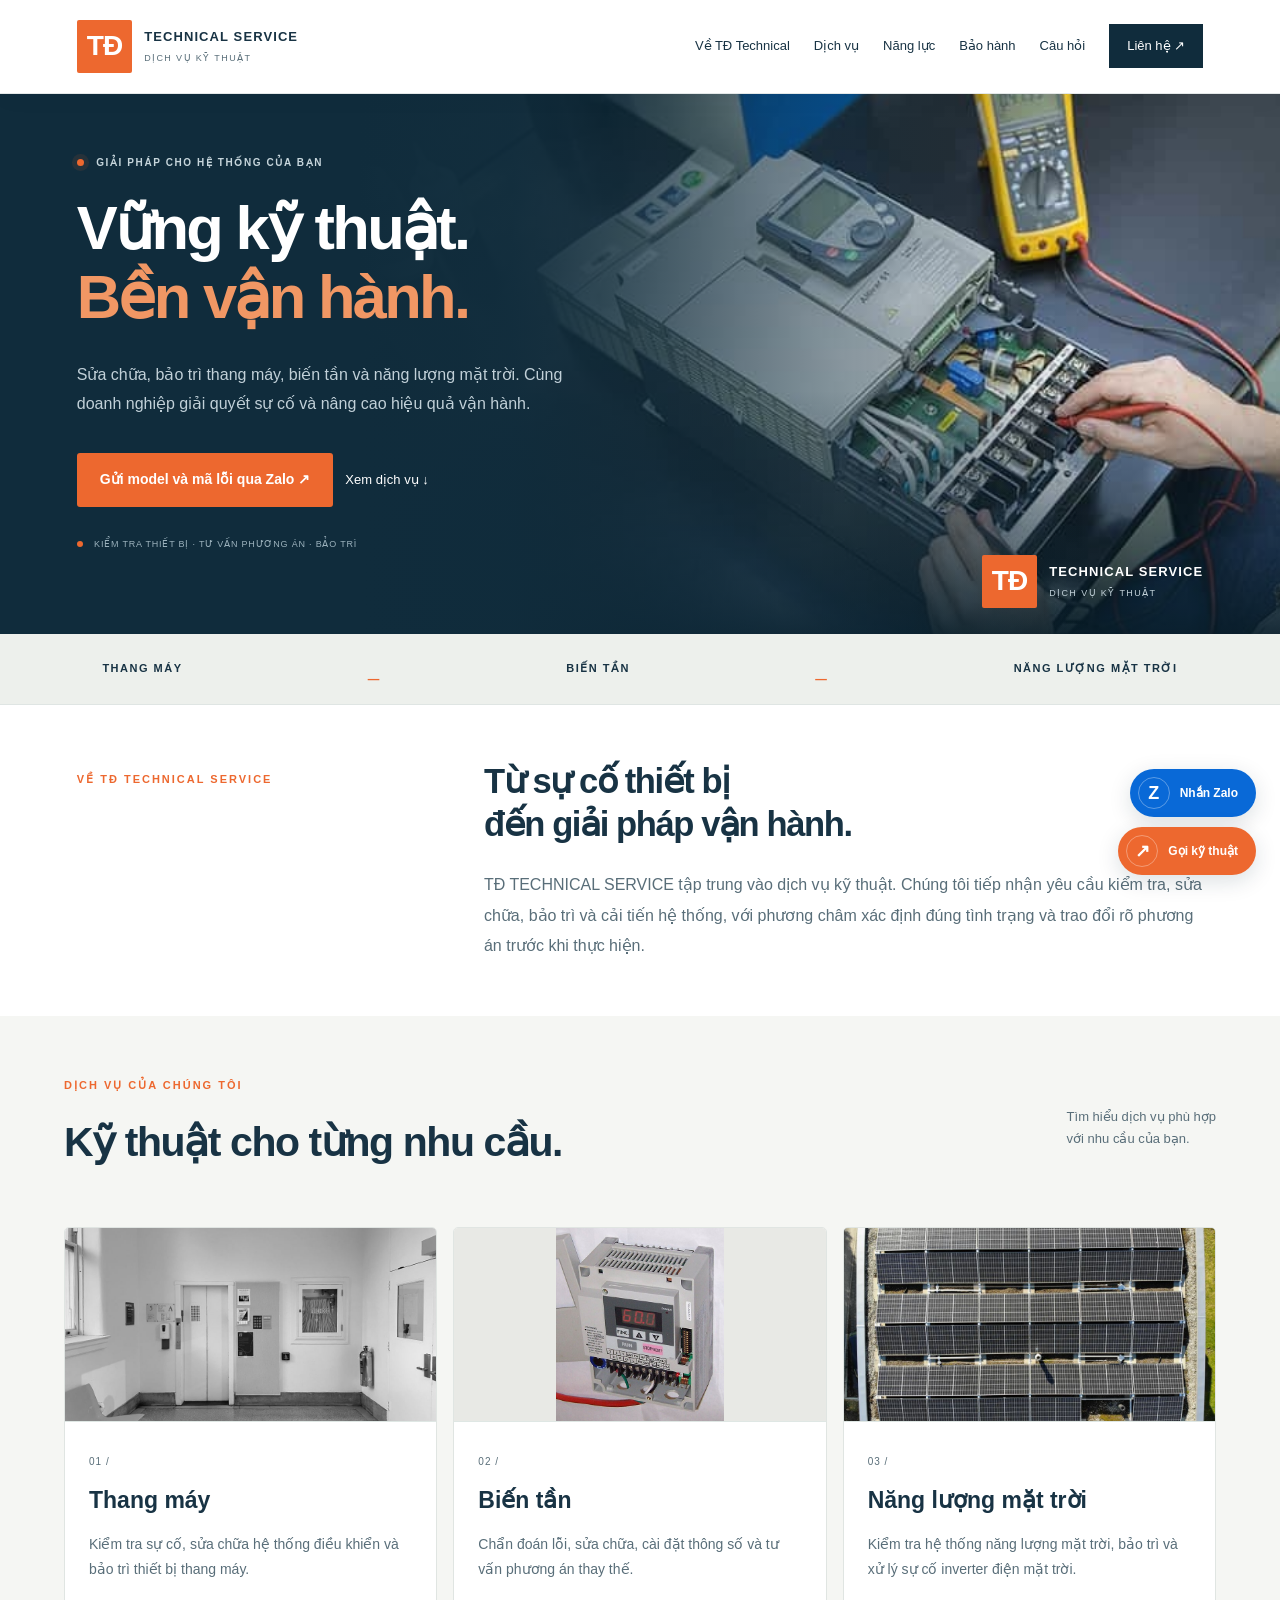
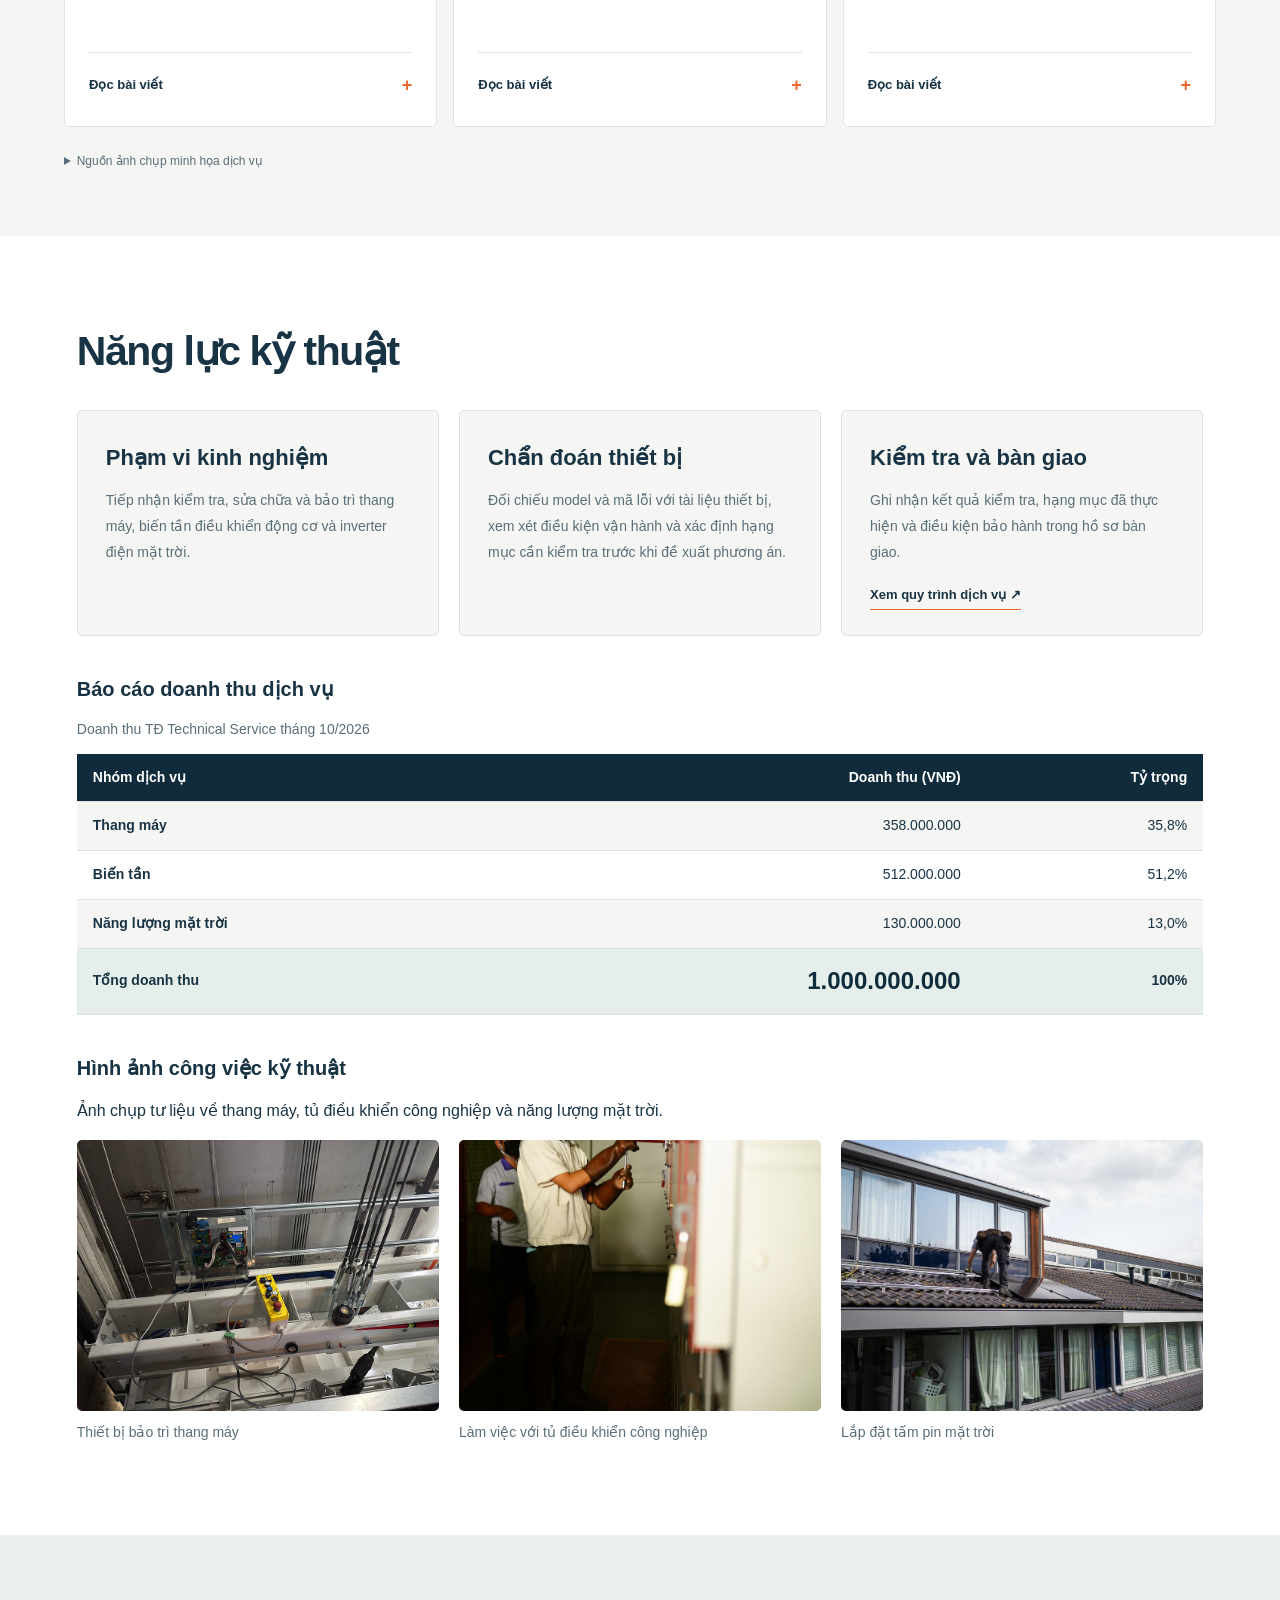
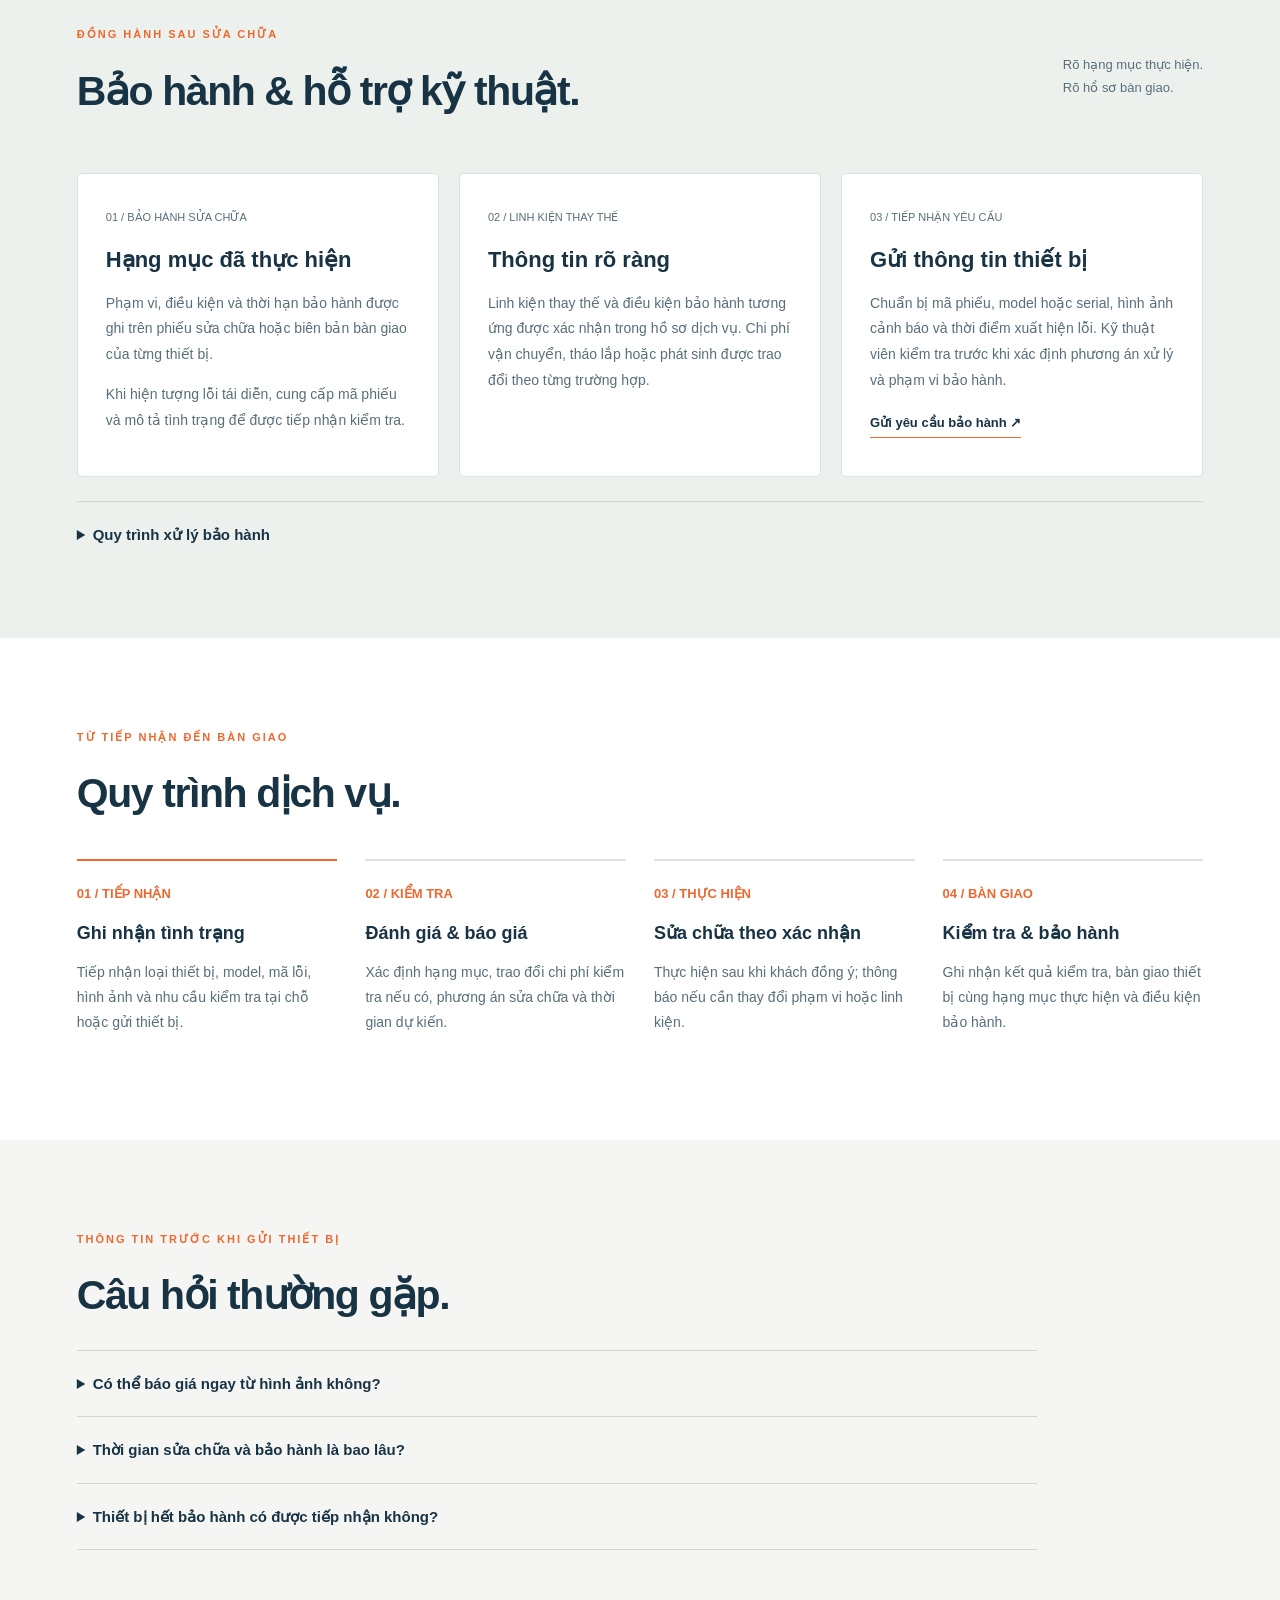
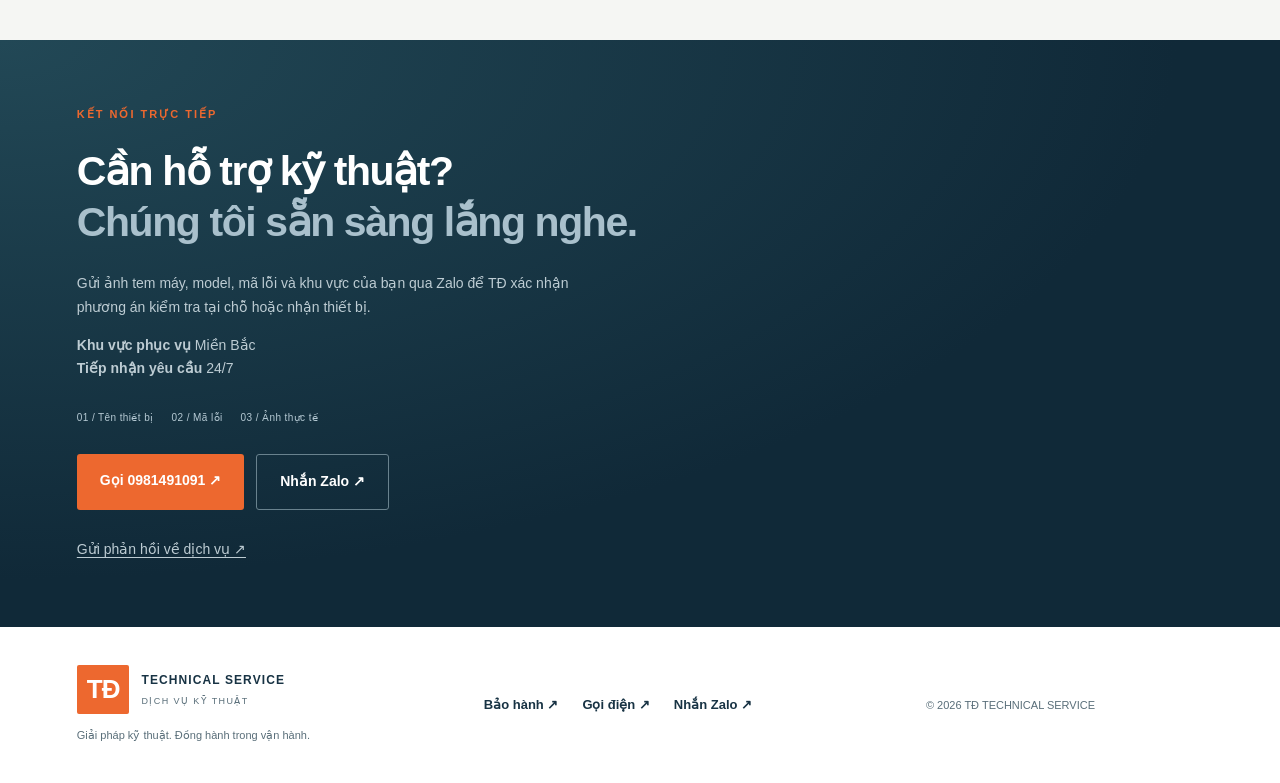
==== commit 91205e96: "Remove photo source credits from gallery captions" ====
--- a/index.html
+++ b/index.html
@@ -69,15 +69,15 @@
         <div class="work-photo-grid">
           <figure>
             <img src="images/bao-tri-thang-may-tu-lieu.jpg" alt="Cụm điều khiển bảo trì và cáp bên trong giếng thang máy" width="960" height="720" loading="lazy">
-            <figcaption>Thiết bị bảo trì thang máy · <a href="https://commons.wikimedia.org/wiki/File:Elevator_maintenance_2.jpg">Killarnee / Wikimedia Commons</a> · <a href="https://creativecommons.org/licenses/by-sa/4.0/">CC BY-SA 4.0</a></figcaption>
+            <figcaption>Thiết bị bảo trì thang máy</figcaption>
           </figure>
           <figure>
             <img src="images/tu-dien-tu-lieu.jpg" alt="Hai kỹ thuật viên làm việc trước tủ điều khiển công nghiệp" loading="lazy">
-            <figcaption>Làm việc với tủ điều khiển công nghiệp · <a href="https://www.pexels.com/photo/electricians-at-work-10871585/">Annas Zakaria / Pexels</a></figcaption>
+            <figcaption>Làm việc với tủ điều khiển công nghiệp</figcaption>
           </figure>
           <figure>
             <img src="images/solar-tu-lieu.jpg" alt="Kỹ thuật viên lắp tấm pin mặt trời trên mái nhà" loading="lazy">
-            <figcaption>Lắp đặt tấm pin mặt trời · <a href="https://www.pexels.com/photo/technician-installing-solar-panels-on-rooftop-29206488/">Stefan de Vries / Pexels</a></figcaption>
+            <figcaption>Lắp đặt tấm pin mặt trời</figcaption>
           </figure>
         </div>
       </div>
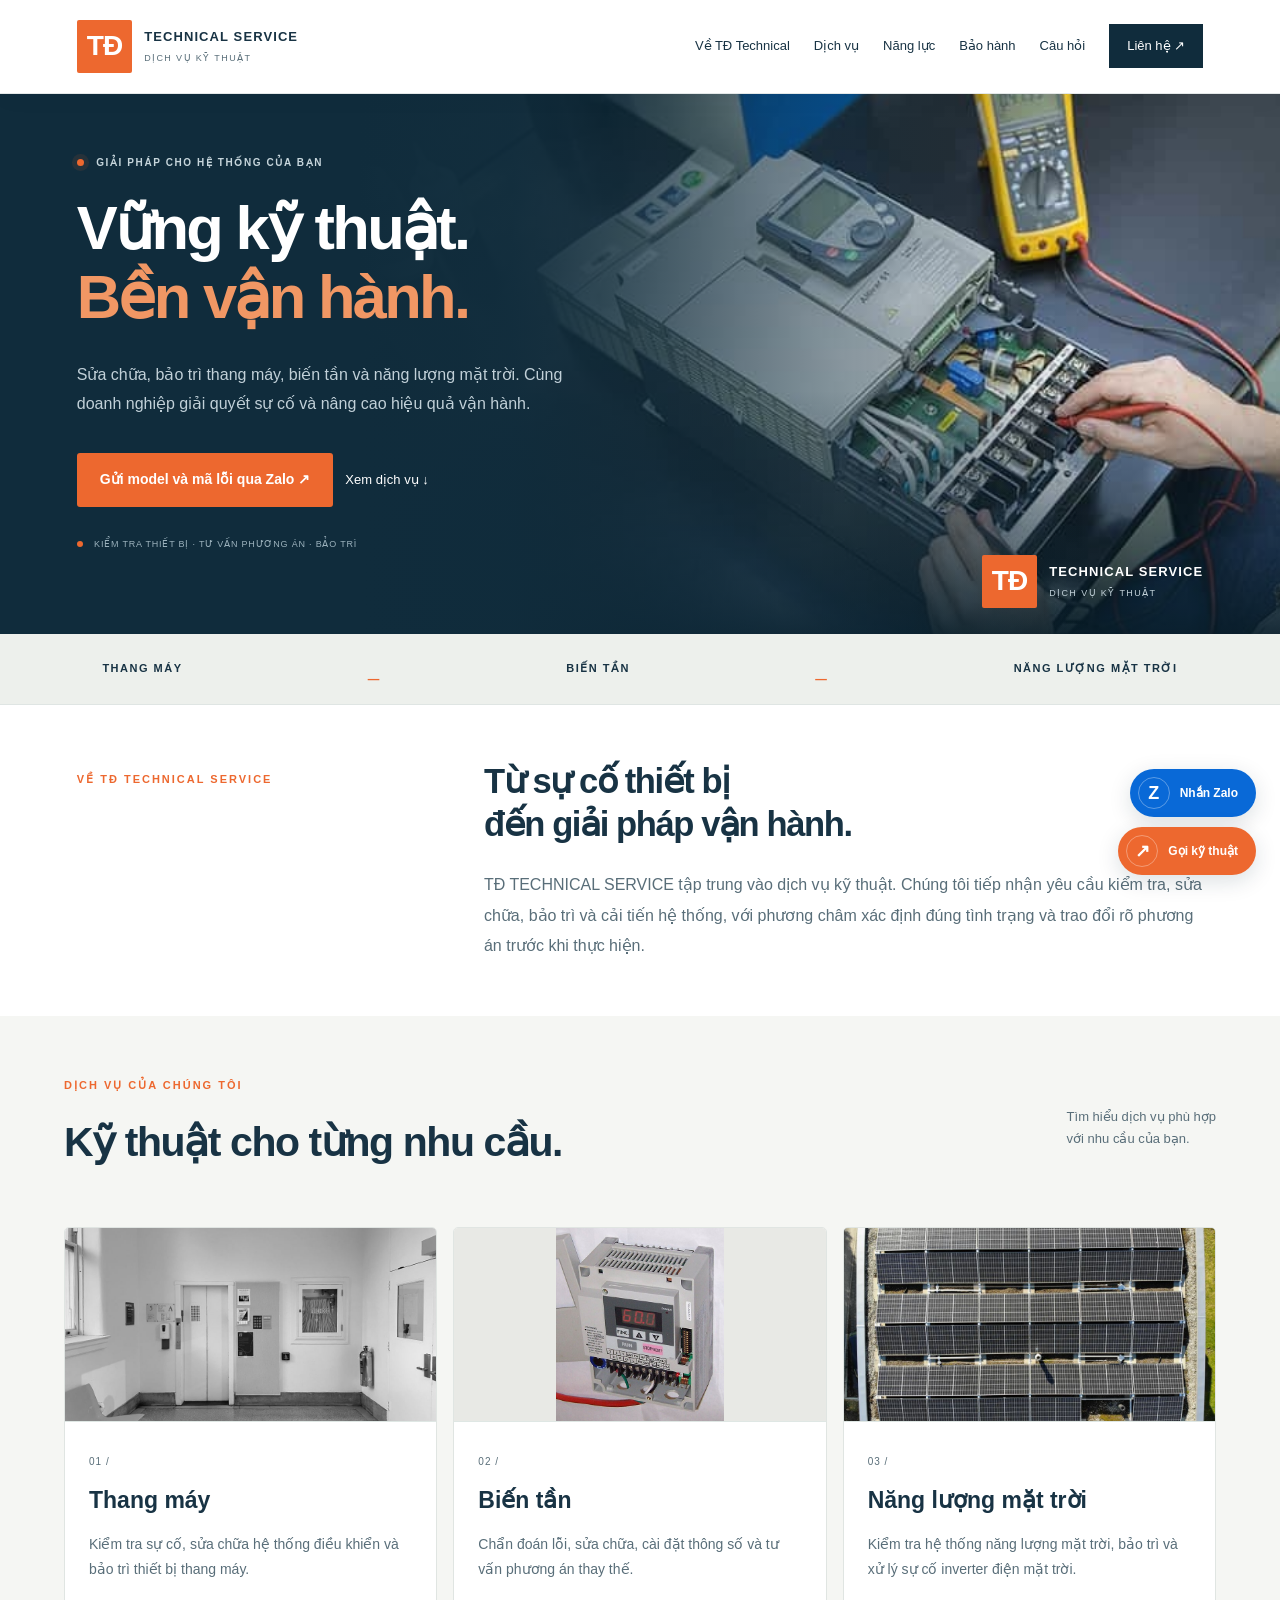
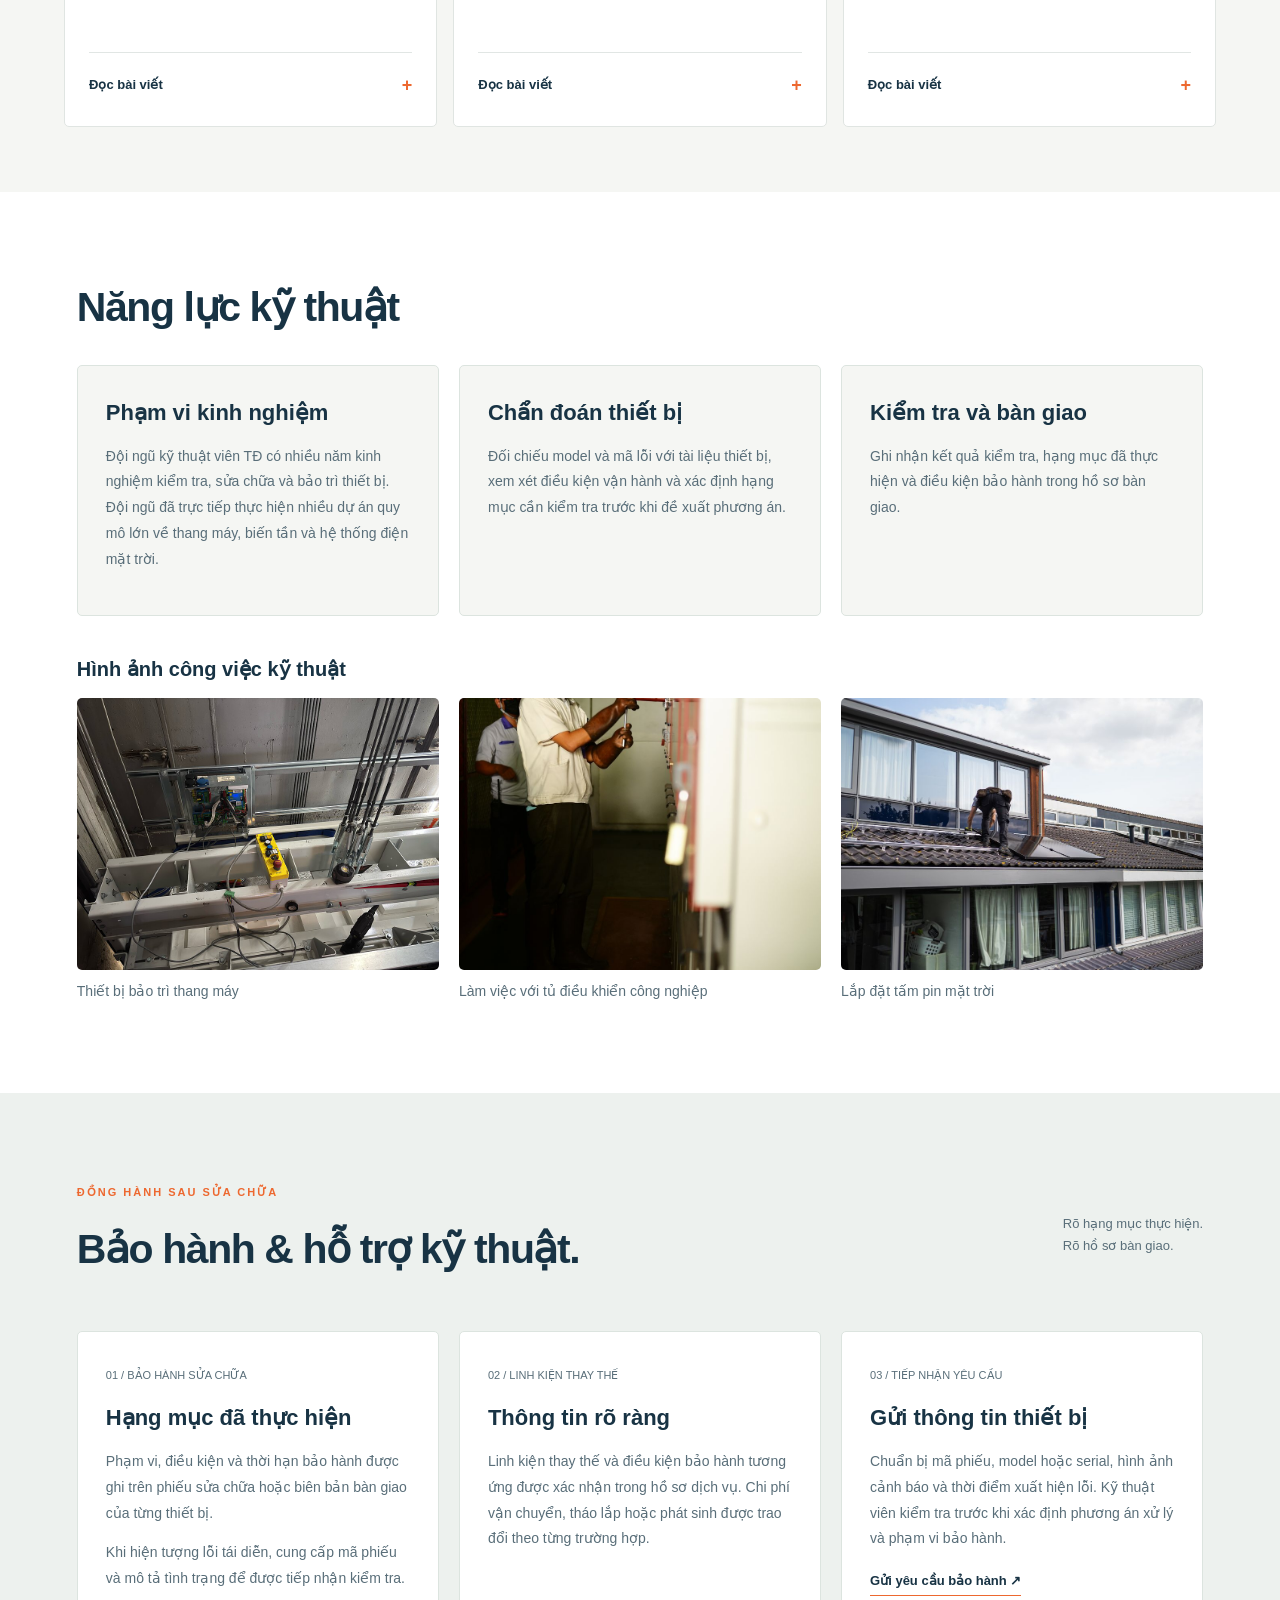
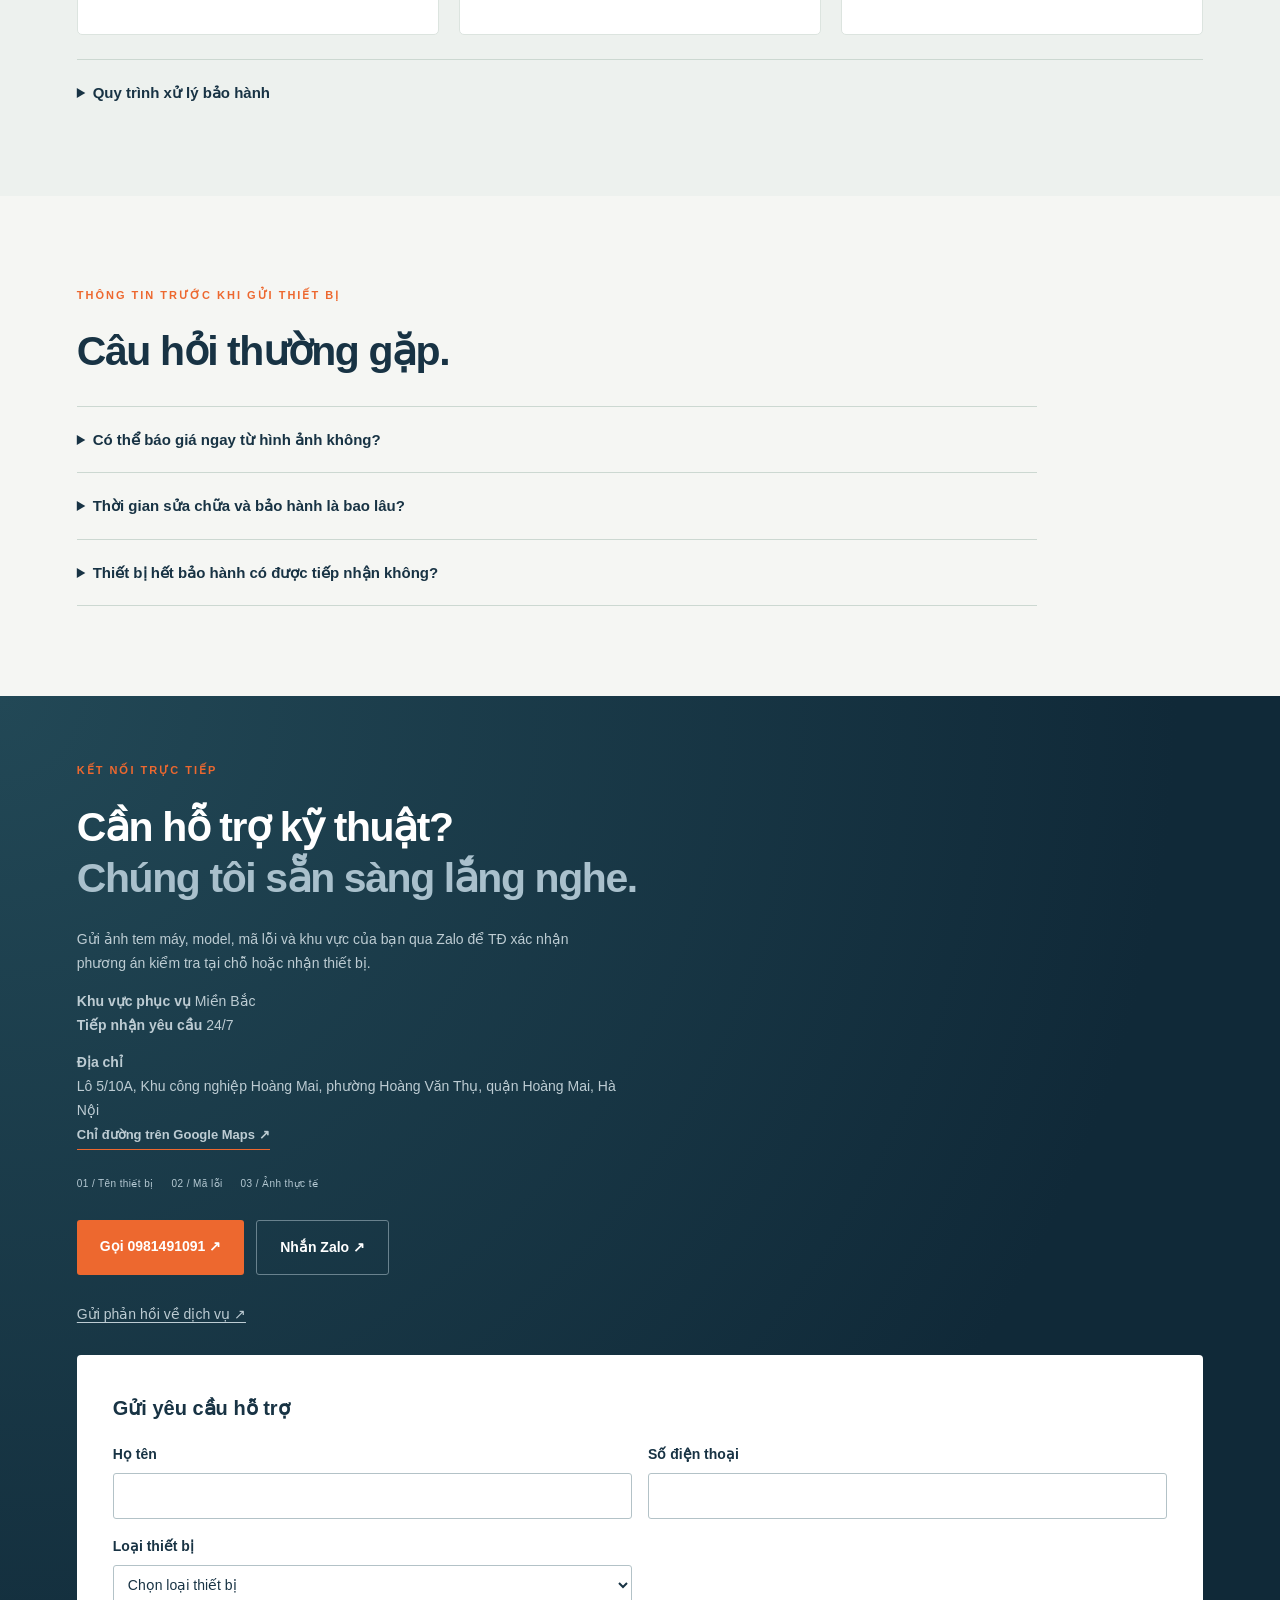
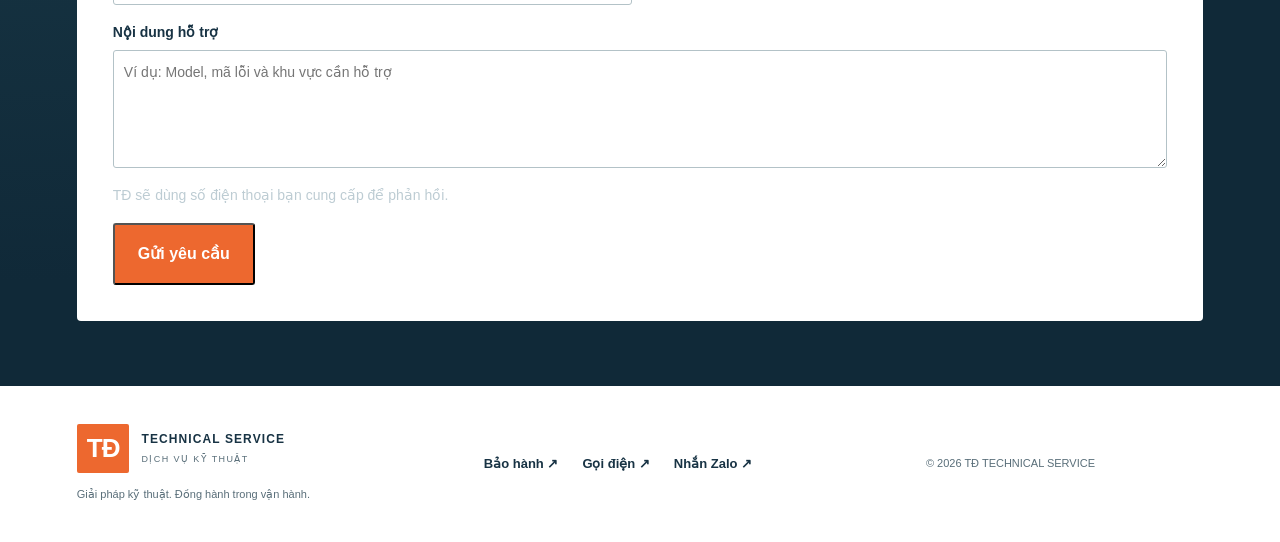
==== commit 4903112a: "Cap nhat website TD Technical Service" ====
--- a/index.html
+++ b/index.html
@@ -5,7 +5,7 @@
   <meta name="viewport" content="width=device-width, initial-scale=1">
   <meta name="description" content="TĐ Technical Service tiếp nhận sửa chữa, bảo trì thang máy, biến tần và inverter điện mặt trời. Gửi model và mã lỗi qua Zalo để trao đổi phương án kiểm tra.">
   <title>Sửa chữa thang máy, biến tần và năng lượng mặt trời | TĐ Technical Service</title>
-  <link rel="stylesheet" href="style.css?v=20261125-11">
+  <link rel="stylesheet" href="style.css?v=20261126-1">
 </head>
 <body>
   <a class="skip-link" href="#noi-dung">Chuyển đến nội dung</a>
@@ -25,14 +25,14 @@
       </figure></section>
     <div class="expertise-bar"><span>THANG MÁY</span><i>_</i><span>BIẾN TẦN</span><i>_</i><span>NĂNG LƯỢNG MẶT TRỜI</span></div>
     <section class="intro section" id="gioi-thieu"><p class="eyebrow">VỀ TĐ TECHNICAL SERVICE</p><div><h2>Từ sự cố thiết bị<br>đến giải pháp vận hành.</h2><p>TĐ TECHNICAL SERVICE tập trung vào dịch vụ kỹ thuật. Chúng tôi tiếp nhận yêu cầu kiểm tra, sửa chữa, bảo trì và cải tiến hệ thống, với phương châm xác định đúng tình trạng và trao đổi rõ phương án trước khi thực hiện.</p></div></section>
-    <section class="section services" id="dich-vu"><div class="section-heading"><div><p class="eyebrow">DỊCH VỤ CỦA CHÚNG TÔI</p><h2>Kỹ thuật cho từng nhu cầu.</h2></div><p>Tìm hiểu dịch vụ phù hợp<br>với nhu cầu của bạn.</p></div><div class="cards"><article class="service-card"><img class="service-image" src="images/thang-may.jpg" alt="Ảnh chụp cửa thang máy trong tòa nhà" width="480" height="250" loading="lazy"><div class="service-body"><span class="number">01 /</span><h3>Thang máy</h3><p>Kiểm tra sự cố, sửa chữa hệ thống điều khiển và bảo trì thiết bị thang máy.</p><details><summary>Đọc bài viết</summary><div class="service-article"><h4>Sửa chữa và bảo trì thang máy</h4><p>Thang máy dừng hoạt động, đóng mở cửa bất thường hoặc báo lỗi cần được kiểm tra theo đúng tình trạng thực tế. Việc ghi nhận thời điểm xảy ra sự cố và thông báo trên màn hình giúp kỹ thuật viên có cơ sở đánh giá ban đầu.</p><h5>Dấu hiệu cần kiểm tra</h5><p>Thang máy dừng tầng không chính xác, vận hành gián đoạn hoặc xuất hiện tiếng động bất thường. Cửa không đóng mở ổn định, bảng gọi tầng không phản hồi hoặc hệ thống hiển thị mã lỗi.</p><h5>Nội dung tiếp nhận và kiểm tra</h5><p>Kiểm tra hệ thống điều khiển, tín hiệu cửa và các thiết bị liên quan; xác định hạng mục cần sửa chữa hoặc bảo trì. Phạm vi công việc và phương án xử lý được trao đổi sau khi đánh giá thiết bị.</p><h5>Thông tin cần chuẩn bị</h5><p>Gửi tên hãng, loại thang, mã lỗi và hình ảnh bảng điều khiển nếu có thể ghi nhận an toàn. Khi có sự cố, ngừng sử dụng và liên hệ đơn vị kỹ thuật; không tự mở cửa tầng hoặc can thiệp tủ điện.</p><div class="quick-tips"><h5>Lỗi thường gặp & cách xử lý tạm thời</h5><p class="tip-intro">Kiểm tra bên ngoài, theo hướng dẫn đúng model. Các bước dưới đây không thay thế việc chẩn đoán kỹ thuật.</p><h6>Cửa chưa đóng vì có người hoặc hành lý chắn</h6><p>Đứng gọn trong cabin, đưa hành lý ra khỏi vùng cửa và chờ cửa đóng tự động. Không dùng tay giữ hoặc cạy cửa.</p><h6>Có cảnh báo quá tải</h6><p>Khi cabin dừng đúng tầng và cửa mở bình thường, giảm số người hoặc hàng hóa theo tải trọng ghi trên thang.</p><h6>Nút gọi không phản hồi hoặc lỗi lặp lại</h6><p>Thử bấm một lần và chờ. Nếu vẫn không hoạt động, dùng lối đi khác và báo quản lý. Nếu mắc kẹt, dùng nút báo động hoặc liên lạc trong cabin; không tự thoát ra.</p><p class="tip-stop">Nếu có mùi khét, khói, tia lửa hoặc tiếng động bất thường, ngừng sử dụng, giữ khoảng cách và gọi kỹ thuật. Không mở tủ điện hoặc tháo thiết bị.</p><p class="tip-source">Tham khảo: <a href="https://www.kone.com.au/Images/KONE_Elevators_Safety_Manual%20-%20KEA_tcm46-91317.pdf" target="_blank" rel="noopener noreferrer">Hướng dẫn an toàn KONE</a>.</p></div><a class="service-contact" href="#lien-he">Yêu cầu tư vấn sửa chữa ↗</a></div></details></div></article><article class="service-card"><img class="service-image" src="images/bien-tan.jpg" alt="Ảnh chụp biến tần điều khiển động cơ" width="480" height="250" loading="lazy"><div class="service-body"><span class="number">02 /</span><h3>Biến tần</h3><p>Chẩn đoán lỗi, sửa chữa, cài đặt thông số và tư vấn phương án thay thế.</p><details><summary>Đọc bài viết</summary><div class="service-article"><h4>Kiểm tra và sửa chữa biến tần</h4><p>Biến tần điều khiển tốc độ động cơ trong nhiều hệ thống sản xuất. Khi thiết bị báo lỗi hoặc hoạt động không ổn định, cần xem xét cả biến tần và điều kiện vận hành để lựa chọn phương án xử lý.</p><h5>Dấu hiệu cần kiểm tra</h5><p>Thiết bị không lên nguồn, không nhận lệnh chạy, dừng khi mang tải hoặc hiển thị cảnh báo. Mã lỗi cần được đối chiếu theo đúng hãng và model thiết bị.</p><h5>Nội dung tiếp nhận và kiểm tra</h5><p>Ghi nhận mã lỗi, thông số động cơ, tải sử dụng và lịch sử sự cố. Kiểm tra tình trạng thiết bị, đánh giá khả năng sửa chữa, cài đặt thông số hoặc đề xuất thay thế phù hợp.</p><h5>Thông tin cần chuẩn bị</h5><p>Gửi ảnh tem model, công suất, màn hình mã lỗi và mô tả thời điểm xảy ra lỗi. Không tự tháo thiết bị hoặc chạm vào đầu nối điện; việc kiểm tra bên trong cần do kỹ thuật viên thực hiện.</p><div class="quick-tips"><h5>Lỗi thường gặp & cách xử lý tạm thời</h5><p class="tip-intro">Kiểm tra bên ngoài, theo hướng dẫn đúng model. Các bước dưới đây không thay thế việc chẩn đoán kỹ thuật.</p><h6>Cảnh báo nhiệt độ cao</h6><p>Dừng máy theo quy trình vận hành. Quan sát bên ngoài và dọn vật đang che cửa thông gió của tủ, không mở tủ hoặc chạm thiết bị. Để kỹ thuật kiểm tra nếu cảnh báo còn xuất hiện.</p><h6>Có nguồn nhưng không chạy</h6><p>Người vận hành kiểm tra trạng thái cho phép chạy trên HMI theo hướng dẫn của máy. Không đổi chế độ điều khiển hoặc đấu tắt tín hiệu liên động.</p><h6>Mã lỗi xuất hiện rồi lặp lại</h6><p>Chụp mã lỗi và tem model, ghi thời điểm phát sinh. Không reset liên tục hoặc tự tăng giới hạn dòng; cần tìm nguyên nhân trước khi chạy lại.</p><p class="tip-stop">Nếu có mùi khét, khói, tia lửa hoặc tiếng động bất thường, ngừng sử dụng, giữ khoảng cách và gọi kỹ thuật. Không mở tủ điện hoặc tháo thiết bị.</p><p class="tip-source">Tham khảo: <a href="https://www.se.com/ca/en/faqs/FA311478/" target="_blank" rel="noopener noreferrer">Schneider Electric: cảnh báo quá nhiệt</a>.</p></div><a class="service-contact" href="#lien-he">Yêu cầu tư vấn sửa chữa ↗</a></div></details></div></article><article class="service-card"><img class="service-image" src="images/solar.jpg" alt="Ảnh chụp hệ thống pin mặt trời trên mái" width="480" height="250" loading="lazy"><div class="service-body"><span class="number">03 /</span><h3>Năng lượng mặt trời</h3><p>Kiểm tra hệ thống năng lượng mặt trời, bảo trì và xử lý sự cố inverter điện mặt trời.</p><details><summary>Đọc bài viết</summary><div class="service-article"><h4>Kiểm tra inverter và hệ thống năng lượng mặt trời</h4><p>Hệ thống điện mặt trời cần được kiểm tra khi inverter báo lỗi, ngừng phát điện hoặc sản lượng thay đổi bất thường so với điều kiện vận hành tương đương. Đánh giá thực tế giúp xác định phạm vi bảo trì và sửa chữa.</p><h5>Dấu hiệu cần kiểm tra</h5><p>Inverter không hoạt động, liên tục mất kết nối hoặc xuất hiện thông báo lỗi. Sản lượng giảm cần được xem xét cùng thời tiết, tình trạng che bóng và dữ liệu giám sát.</p><h5>Nội dung tiếp nhận và kiểm tra</h5><p>Tiếp nhận dữ liệu vận hành, model inverter và lịch sử cảnh báo. Kiểm tra inverter cùng các hạng mục liên quan trong phạm vi thống nhất, sau đó đề xuất bảo trì hoặc xử lý thiết bị.</p><h5>Thông tin cần chuẩn bị</h5><p>Gửi ảnh tem inverter, mã lỗi, công suất hệ thống và ảnh hoặc dữ liệu từ ứng dụng giám sát. Không tự tháo đầu nối hay can thiệp phần điện DC; tấm pin có thể vẫn tạo điện khi có ánh sáng.</p><div class="quick-tips"><h5>Lỗi thường gặp & cách xử lý tạm thời</h5><p class="tip-intro">Kiểm tra bên ngoài, theo hướng dẫn đúng model. Các bước dưới đây không thay thế việc chẩn đoán kỹ thuật.</p><h6>Ứng dụng hiển thị offline</h6><p>Kiểm tra Internet tại nhà và trạng thái router. Nếu vừa đổi tên hoặc mật khẩu Wi-Fi, kết nối lại qua ứng dụng chính thức theo hướng dẫn đúng model; không cần đóng cắt nguồn inverter chỉ để sửa mạng.</p><h6>Sản lượng giảm trong thời gian ngắn</h6><p>So sánh dữ liệu vào thời điểm có nắng tương đương, xem thời tiết và bóng che từ vị trí an toàn. Không leo mái hoặc tự tháo tấm pin để kiểm tra.</p><h6>Inverter có thông báo lỗi</h6><p>Lưu mã lỗi và thời điểm; gửi ảnh cho kỹ thuật. Không tự rút giắc DC hay bật tắt aptomat liên tục. Offline trên ứng dụng chưa đủ để kết luận inverter ngừng phát điện.</p><p class="tip-stop">Nếu có mùi khét, khói, tia lửa hoặc tiếng động bất thường, ngừng sử dụng, giữ khoảng cách và gọi kỹ thuật. Không mở tủ điện hoặc tháo thiết bị.</p><p class="tip-source">Tham khảo: <a href="https://www.fronius.com/en/help-center/solar-energy/apps-software/support-solar-web" target="_blank" rel="noopener noreferrer">Fronius: hỗ trợ Solar.web</a>.</p></div><a class="service-contact" href="#lien-he">Yêu cầu tư vấn sửa chữa ↗</a></div></details></div></article></div><details class="photo-credits"><summary>Nguồn ảnh chụp minh họa dịch vụ</summary><p>Ảnh tư liệu, không phải hình công trình do TĐ thực hiện.</p><ul><li><a href="https://www.klmotoresebombas.com.br/reparo-inversor-frequencia">Ảnh banner đo kiểm biến tần — KL Motores e Bombas</a></li><li><a href="https://www.pexels.com/photo/doors-in-building-7457921/">Thang máy — Pexels</a></li><li><a href="https://commons.wikimedia.org/wiki/File:Small_variable-frequency_drive.jpg">Biến tần — C J Cowie / Wikimedia Commons</a>, <a href="https://creativecommons.org/licenses/by-sa/3.0/">CC BY-SA 3.0</a>; giữ nguyên file ảnh, hiển thị trong khung.</li><li><a href="https://www.pexels.com/photo/solar-panels-on-the-roof-7211069/">Pin mặt trời — Laurin Berli / Pexels</a></li></ul></details></section>
+    <section class="section services" id="dich-vu"><div class="section-heading"><div><p class="eyebrow">DỊCH VỤ CỦA CHÚNG TÔI</p><h2>Kỹ thuật cho từng nhu cầu.</h2></div><p>Tìm hiểu dịch vụ phù hợp<br>với nhu cầu của bạn.</p></div><div class="cards"><article class="service-card"><img class="service-image" src="images/thang-may.jpg" alt="cửa thang máy trong tòa nhà" width="480" height="250" loading="lazy"><div class="service-body"><span class="number">01 /</span><h3>Thang máy</h3><p>Kiểm tra sự cố, sửa chữa hệ thống điều khiển và bảo trì thiết bị thang máy.</p><details><summary>Đọc bài viết</summary><div class="service-article"><h4>Sửa chữa và bảo trì thang máy</h4><p>Thang máy dừng hoạt động, đóng mở cửa bất thường hoặc báo lỗi cần được kiểm tra theo đúng tình trạng thực tế. Việc ghi nhận thời điểm xảy ra sự cố và thông báo trên màn hình giúp kỹ thuật viên có cơ sở đánh giá ban đầu.</p><h5>Dấu hiệu cần kiểm tra</h5><p>Thang máy dừng tầng không chính xác, vận hành gián đoạn hoặc xuất hiện tiếng động bất thường. Cửa không đóng mở ổn định, bảng gọi tầng không phản hồi hoặc hệ thống hiển thị mã lỗi.</p><h5>Nội dung tiếp nhận và kiểm tra</h5><p>Kiểm tra hệ thống điều khiển, tín hiệu cửa và các thiết bị liên quan; xác định hạng mục cần sửa chữa hoặc bảo trì. Phạm vi công việc và phương án xử lý được trao đổi sau khi đánh giá thiết bị.</p><h5>Thông tin cần chuẩn bị</h5><p>Gửi tên hãng, loại thang, mã lỗi và hình ảnh bảng điều khiển nếu có thể ghi nhận an toàn. Khi có sự cố, ngừng sử dụng và liên hệ đơn vị kỹ thuật; không tự mở cửa tầng hoặc can thiệp tủ điện.</p><div class="quick-tips"><h5>Lỗi thường gặp & cách xử lý tạm thời</h5><p class="tip-intro">Kiểm tra bên ngoài, theo hướng dẫn đúng model. Các bước dưới đây không thay thế việc chẩn đoán kỹ thuật.</p><h6>Cửa chưa đóng vì có người hoặc hành lý chắn</h6><p>Đứng gọn trong cabin, đưa hành lý ra khỏi vùng cửa và chờ cửa đóng tự động. Không dùng tay giữ hoặc cạy cửa.</p><h6>Có cảnh báo quá tải</h6><p>Khi cabin dừng đúng tầng và cửa mở bình thường, giảm số người hoặc hàng hóa theo tải trọng ghi trên thang.</p><h6>Nút gọi không phản hồi hoặc lỗi lặp lại</h6><p>Thử bấm một lần và chờ. Nếu vẫn không hoạt động, dùng lối đi khác và báo quản lý. Nếu mắc kẹt, dùng nút báo động hoặc liên lạc trong cabin; không tự thoát ra.</p><p class="tip-stop">Nếu có mùi khét, khói, tia lửa hoặc tiếng động bất thường, ngừng sử dụng, giữ khoảng cách và gọi kỹ thuật. Không mở tủ điện hoặc tháo thiết bị.</p><p class="tip-source">Tham khảo: <a href="https://www.kone.com.au/Images/KONE_Elevators_Safety_Manual%20-%20KEA_tcm46-91317.pdf" target="_blank" rel="noopener noreferrer">Hướng dẫn an toàn KONE</a>.</p></div><a class="service-contact" href="#lien-he">Yêu cầu tư vấn sửa chữa ↗</a></div></details></div></article><article class="service-card"><img class="service-image" src="images/bien-tan.jpg" alt="biến tần điều khiển động cơ" width="480" height="250" loading="lazy"><div class="service-body"><span class="number">02 /</span><h3>Biến tần</h3><p>Chẩn đoán lỗi, sửa chữa, cài đặt thông số và tư vấn phương án thay thế.</p><details><summary>Đọc bài viết</summary><div class="service-article"><h4>Kiểm tra và sửa chữa biến tần</h4><p>Biến tần điều khiển tốc độ động cơ trong nhiều hệ thống sản xuất. Khi thiết bị báo lỗi hoặc hoạt động không ổn định, cần xem xét cả biến tần và điều kiện vận hành để lựa chọn phương án xử lý.</p><h5>Dấu hiệu cần kiểm tra</h5><p>Thiết bị không lên nguồn, không nhận lệnh chạy, dừng khi mang tải hoặc hiển thị cảnh báo. Mã lỗi cần được đối chiếu theo đúng hãng và model thiết bị.</p><h5>Nội dung tiếp nhận và kiểm tra</h5><p>Ghi nhận mã lỗi, thông số động cơ, tải sử dụng và lịch sử sự cố. Kiểm tra tình trạng thiết bị, đánh giá khả năng sửa chữa, cài đặt thông số hoặc đề xuất thay thế phù hợp.</p><h5>Thông tin cần chuẩn bị</h5><p>Gửi ảnh tem model, công suất, màn hình mã lỗi và mô tả thời điểm xảy ra lỗi. Không tự tháo thiết bị hoặc chạm vào đầu nối điện; việc kiểm tra bên trong cần do kỹ thuật viên thực hiện.</p><div class="quick-tips"><h5>Lỗi thường gặp & cách xử lý tạm thời</h5><p class="tip-intro">Kiểm tra bên ngoài, theo hướng dẫn đúng model. Các bước dưới đây không thay thế việc chẩn đoán kỹ thuật.</p><h6>Cảnh báo nhiệt độ cao</h6><p>Dừng máy theo quy trình vận hành. Quan sát bên ngoài và dọn vật đang che cửa thông gió của tủ, không mở tủ hoặc chạm thiết bị. Để kỹ thuật kiểm tra nếu cảnh báo còn xuất hiện.</p><h6>Có nguồn nhưng không chạy</h6><p>Người vận hành kiểm tra trạng thái cho phép chạy trên HMI theo hướng dẫn của máy. Không đổi chế độ điều khiển hoặc đấu tắt tín hiệu liên động.</p><h6>Mã lỗi xuất hiện rồi lặp lại</h6><p>Chụp mã lỗi và tem model, ghi thời điểm phát sinh. Không reset liên tục hoặc tự tăng giới hạn dòng; cần tìm nguyên nhân trước khi chạy lại.</p><p class="tip-stop">Nếu có mùi khét, khói, tia lửa hoặc tiếng động bất thường, ngừng sử dụng, giữ khoảng cách và gọi kỹ thuật. Không mở tủ điện hoặc tháo thiết bị.</p><p class="tip-source">Tham khảo: <a href="https://www.se.com/ca/en/faqs/FA311478/" target="_blank" rel="noopener noreferrer">Schneider Electric: cảnh báo quá nhiệt</a>.</p></div><a class="service-contact" href="#lien-he">Yêu cầu tư vấn sửa chữa ↗</a></div></details></div></article><article class="service-card"><img class="service-image" src="images/solar.jpg" alt="hệ thống pin mặt trời trên mái" width="480" height="250" loading="lazy"><div class="service-body"><span class="number">03 /</span><h3>Năng lượng mặt trời</h3><p>Kiểm tra hệ thống năng lượng mặt trời, bảo trì và xử lý sự cố inverter điện mặt trời.</p><details><summary>Đọc bài viết</summary><div class="service-article"><h4>Kiểm tra inverter và hệ thống năng lượng mặt trời</h4><p>Hệ thống điện mặt trời cần được kiểm tra khi inverter báo lỗi, ngừng phát điện hoặc sản lượng thay đổi bất thường so với điều kiện vận hành tương đương. Đánh giá thực tế giúp xác định phạm vi bảo trì và sửa chữa.</p><h5>Dấu hiệu cần kiểm tra</h5><p>Inverter không hoạt động, liên tục mất kết nối hoặc xuất hiện thông báo lỗi. Sản lượng giảm cần được xem xét cùng thời tiết, tình trạng che bóng và dữ liệu giám sát.</p><h5>Nội dung tiếp nhận và kiểm tra</h5><p>Tiếp nhận dữ liệu vận hành, model inverter và lịch sử cảnh báo. Kiểm tra inverter cùng các hạng mục liên quan trong phạm vi thống nhất, sau đó đề xuất bảo trì hoặc xử lý thiết bị.</p><h5>Thông tin cần chuẩn bị</h5><p>Gửi ảnh tem inverter, mã lỗi, công suất hệ thống và ảnh hoặc dữ liệu từ ứng dụng giám sát. Không tự tháo đầu nối hay can thiệp phần điện DC; tấm pin có thể vẫn tạo điện khi có ánh sáng.</p><div class="quick-tips"><h5>Lỗi thường gặp & cách xử lý tạm thời</h5><p class="tip-intro">Kiểm tra bên ngoài, theo hướng dẫn đúng model. Các bước dưới đây không thay thế việc chẩn đoán kỹ thuật.</p><h6>Ứng dụng hiển thị offline</h6><p>Kiểm tra Internet tại nhà và trạng thái router. Nếu vừa đổi tên hoặc mật khẩu Wi-Fi, kết nối lại qua ứng dụng chính thức theo hướng dẫn đúng model; không cần đóng cắt nguồn inverter chỉ để sửa mạng.</p><h6>Sản lượng giảm trong thời gian ngắn</h6><p>So sánh dữ liệu vào thời điểm có nắng tương đương, xem thời tiết và bóng che từ vị trí an toàn. Không leo mái hoặc tự tháo tấm pin để kiểm tra.</p><h6>Inverter có thông báo lỗi</h6><p>Lưu mã lỗi và thời điểm; gửi ảnh cho kỹ thuật. Không tự rút giắc DC hay bật tắt aptomat liên tục. Offline trên ứng dụng chưa đủ để kết luận inverter ngừng phát điện.</p><p class="tip-stop">Nếu có mùi khét, khói, tia lửa hoặc tiếng động bất thường, ngừng sử dụng, giữ khoảng cách và gọi kỹ thuật. Không mở tủ điện hoặc tháo thiết bị.</p><p class="tip-source">Tham khảo: <a href="https://www.fronius.com/en/help-center/solar-energy/apps-software/support-solar-web" target="_blank" rel="noopener noreferrer">Fronius: hỗ trợ Solar.web</a>.</p></div><a class="service-contact" href="#lien-he">Yêu cầu tư vấn sửa chữa ↗</a></div></details></div></article></div></section>
 
     <section class="section capability" id="nang-luc">
       <h2>Năng lực kỹ thuật</h2>
       <div class="support-grid">
         <article>
           <h3>Phạm vi kinh nghiệm</h3>
-          <p>Tiếp nhận kiểm tra, sửa chữa và bảo trì thang máy, biến tần điều khiển động cơ và inverter điện mặt trời.</p>
+          <p>Đội ngũ kỹ thuật viên TĐ có nhiều năm kinh nghiệm kiểm tra, sửa chữa và bảo trì thiết bị. Đội ngũ đã trực tiếp thực hiện nhiều dự án quy mô lớn về thang máy, biến tần và hệ thống điện mặt trời.</p>
         </article>
         <article>
           <h3>Chẩn đoán thiết bị</h3>
@@ -41,31 +41,10 @@
         <article>
           <h3>Kiểm tra và bàn giao</h3>
           <p>Ghi nhận kết quả kiểm tra, hạng mục đã thực hiện và điều kiện bảo hành trong hồ sơ bàn giao.</p>
-          <a class="inline-link" href="#quy-trinh">Xem quy trình dịch vụ ↗</a>
         </article>
       </div>
-      <section class="sales-report" aria-labelledby="sales-heading">
-        <h3 id="sales-heading">Báo cáo doanh thu dịch vụ</h3>
-        <div class="sales-scroll" role="region" aria-labelledby="sales-heading" tabindex="0">
-          <table class="sales-table">
-            <caption>Doanh thu TĐ Technical Service tháng 10/2026</caption>
-            <thead>
-              <tr><th scope="col">Nhóm dịch vụ</th><th scope="col">Doanh thu (VNĐ)</th><th scope="col">Tỷ trọng</th></tr>
-            </thead>
-            <tbody>
-              <tr><th scope="row">Thang máy</th><td>358.000.000</td><td>35,8%</td></tr>
-              <tr><th scope="row">Biến tần</th><td>512.000.000</td><td>51,2%</td></tr>
-              <tr><th scope="row">Năng lượng mặt trời</th><td>130.000.000</td><td>13,0%</td></tr>
-            </tbody>
-            <tfoot>
-              <tr><th scope="row">Tổng doanh thu</th><td><strong>1.000.000.000</strong></td><td>100%</td></tr>
-            </tfoot>
-          </table>
-        </div>
-      </section>
       <div class="work-photos">
         <h3>Hình ảnh công việc kỹ thuật</h3>
-        <p>Ảnh chụp tư liệu về thang máy, tủ điều khiển công nghiệp và năng lượng mặt trời.</p>
         <div class="work-photo-grid">
           <figure>
             <img src="images/bao-tri-thang-may-tu-lieu.jpg" alt="Cụm điều khiển bảo trì và cáp bên trong giếng thang máy" width="960" height="720" loading="lazy">
@@ -105,15 +84,6 @@
       </div>
       <details class="policy-detail"><summary>Quy trình xử lý bảo hành</summary><p>Tiếp nhận thông tin → đối chiếu hồ sơ → kiểm tra tình trạng → thông báo kết quả và phương án → thực hiện theo nội dung thống nhất → bàn giao.</p><p>Trường hợp ngoài phạm vi hoặc hết thời hạn bảo hành sẽ được tư vấn và báo giá trước khi thực hiện.</p></details>
     </section>
-    <section class="section workflow" id="quy-trinh">
-      <p class="eyebrow">TỪ TIẾP NHẬN ĐẾN BÀN GIAO</p><h2>Quy trình dịch vụ.</h2>
-      <div class="steps">
-        <div><b>01 / TIẾP NHẬN</b><h3>Ghi nhận tình trạng</h3><p>Tiếp nhận loại thiết bị, model, mã lỗi, hình ảnh và nhu cầu kiểm tra tại chỗ hoặc gửi thiết bị.</p></div>
-        <div><b>02 / KIỂM TRA</b><h3>Đánh giá & báo giá</h3><p>Xác định hạng mục, trao đổi chi phí kiểm tra nếu có, phương án sửa chữa và thời gian dự kiến.</p></div>
-        <div><b>03 / THỰC HIỆN</b><h3>Sửa chữa theo xác nhận</h3><p>Thực hiện sau khi khách đồng ý; thông báo nếu cần thay đổi phạm vi hoặc linh kiện.</p></div>
-        <div><b>04 / BÀN GIAO</b><h3>Kiểm tra & bảo hành</h3><p>Ghi nhận kết quả kiểm tra, bàn giao thiết bị cùng hạng mục thực hiện và điều kiện bảo hành.</p></div>
-      </div>
-    </section>
     <section class="section faq" id="cau-hoi">
       <p class="eyebrow">THÔNG TIN TRƯỚC KHI GỬI THIẾT BỊ</p><h2>Câu hỏi thường gặp.</h2>
       <div class="knowledge-list">
@@ -122,10 +92,26 @@
         <details><summary>Thiết bị hết bảo hành có được tiếp nhận không?</summary><div><p>Bạn có thể gửi thông tin để được đánh giá khả năng tiếp nhận. Phương án và chi phí sẽ được trao đổi trước khi sửa chữa.</p></div></details>
       </div>
     </section>
-    <section class="contact section" id="lien-he"><div><p class="eyebrow">KẾT NỐI TRỰC TIẾP</p><h2>Cần hỗ trợ kỹ thuật?<br><span>Chúng tôi sẵn sàng lắng nghe.</span></h2><p>Gửi ảnh tem máy, model, mã lỗi và khu vực của bạn qua Zalo để TĐ xác nhận phương án kiểm tra tại chỗ hoặc nhận thiết bị.</p><p><strong>Khu vực phục vụ</strong> Miền Bắc<br><strong>Tiếp nhận yêu cầu</strong> 24/7</p><div class="contact-tips"><span>01 / Tên thiết bị</span><span>02 / Mã lỗi</span><span>03 / Ảnh thực tế</span></div></div><div class="contact-direct"><a class="button" data-contact="phone" href="tel:+84981491091">Gọi <span data-phone-label>0981491091</span> ↗</a><a class="button button-zalo" data-contact="zalo" href="https://zalo.me/84981491091" target="_blank" rel="noopener noreferrer">Nhắn Zalo ↗</a></div><p class="contact-feedback"><a data-contact="zalo" data-contact-label="Gửi phản hồi về dịch vụ qua Zalo" href="https://zalo.me/84981491091" target="_blank" rel="noopener noreferrer">Gửi phản hồi về dịch vụ ↗</a></p><p id="contact-placeholder" class="contact-notice" hidden>Số liên hệ đang được cập nhật.</p></section>
+    <section class="contact section" id="lien-he"><div><p class="eyebrow">KẾT NỐI TRỰC TIẾP</p><h2>Cần hỗ trợ kỹ thuật?<br><span>Chúng tôi sẵn sàng lắng nghe.</span></h2><p>Gửi ảnh tem máy, model, mã lỗi và khu vực của bạn qua Zalo để TĐ xác nhận phương án kiểm tra tại chỗ hoặc nhận thiết bị.</p><p><strong>Khu vực phục vụ</strong> Miền Bắc<br><strong>Tiếp nhận yêu cầu</strong> 24/7</p><p><strong>Địa chỉ</strong><br>Lô 5/10A, Khu công nghiệp Hoàng Mai, phường Hoàng Văn Thụ, quận Hoàng Mai, Hà Nội<br><a class="inline-link" href="https://www.google.com/maps/search/?api=1&amp;query=L%C3%B4%205%2F10A%2C%20Khu%20c%C3%B4ng%20nghi%E1%BB%87p%20Ho%C3%A0ng%20Mai%2C%20ph%C6%B0%E1%BB%9Dng%20Ho%C3%A0ng%20V%C4%83n%20Th%E1%BB%A5%2C%20qu%E1%BA%ADn%20Ho%C3%A0ng%20Mai%2C%20H%C3%A0%20N%E1%BB%99i" target="_blank" rel="noopener noreferrer">Chỉ đường trên Google Maps ↗</a></p><div class="contact-tips"><span>01 / Tên thiết bị</span><span>02 / Mã lỗi</span><span>03 / Ảnh thực tế</span></div></div><div class="contact-direct"><a class="button" data-contact="phone" href="tel:+84981491091">Gọi <span data-phone-label>0981491091</span> ↗</a><a class="button button-zalo" data-contact="zalo" href="https://zalo.me/84981491091" target="_blank" rel="noopener noreferrer">Nhắn Zalo ↗</a></div><p class="contact-feedback"><a data-contact="zalo" data-contact-label="Gửi phản hồi về dịch vụ qua Zalo" href="https://zalo.me/84981491091" target="_blank" rel="noopener noreferrer">Gửi phản hồi về dịch vụ ↗</a></p><p id="contact-placeholder" class="contact-notice" hidden>Số liên hệ đang được cập nhật.</p>
+        <section class="support-form-panel" aria-labelledby="support-form-title">
+          <h3 id="support-form-title">Gửi yêu cầu hỗ trợ</h3>
+          <form id="support-form" class="support-form">
+            <label>Họ tên<input name="customer" autocomplete="name" maxlength="80" required></label>
+            <label>Số điện thoại<input type="tel" name="callback" autocomplete="tel" maxlength="20" required></label>
+            <label>Loại thiết bị
+              <select name="equipment" required>
+                <option value="">Chọn loại thiết bị</option>
+                <option>Thang máy</option><option>Biến tần</option><option>Điện mặt trời</option><option>Khác</option>
+              </select>
+            </label>
+            <label>Nội dung hỗ trợ<textarea name="description" rows="4" maxlength="500" placeholder="Ví dụ: Model, mã lỗi và khu vực cần hỗ trợ" required></textarea></label>
+            <p id="support-form-note" role="status">Nút bên dưới mở ứng dụng Tin nhắn với nội dung đã điền. Bạn bấm gửi trong ứng dụng để hoàn tất.</p>
+            <button class="button" type="submit" aria-describedby="support-form-note">Mở tin nhắn SMS ↗</button>
+          </form>
+        </section></section>
   </main>
   <footer><div><a class="brand" href="#"><span class="mark">TĐ</span><span>TECHNICAL SERVICE<small>DỊCH VỤ KỸ THUẬT</small></span></a><p>Giải pháp kỹ thuật. Đồng hành trong vận hành.</p></div><div class="footer-contact"><a href="#bao-hanh">Bảo hành ↗</a><a data-contact="phone" href="tel:+84981491091">Gọi điện ↗</a><a data-contact="zalo" href="https://zalo.me/84981491091" target="_blank" rel="noopener noreferrer">Nhắn Zalo ↗</a></div><small>© <span id="year"></span> TĐ TECHNICAL SERVICE</small></footer>
   <div class="floating-contact" aria-label="Liên hệ nhanh"><a data-contact="zalo" href="https://zalo.me/84981491091" target="_blank" rel="noopener noreferrer" class="float-zalo"><span>Z</span> Nhắn Zalo</a><a data-contact="phone" href="tel:+84981491091" class="float-phone"><span>↗</span> Gọi kỹ thuật</a></div>
-  <script src="main.js?v=20261125-3"></script>
+  <script src="main.js?v=20261126-3"></script>
 </body>
 </html>
--- a/style.css
+++ b/style.css
@@ -53,23 +53,6 @@
 .service-body details[open]>summary::after{content:"−"}
 .capability .support-grid article{background:var(--paper)}
 .capability .support-grid h3{margin-top:0}
-.sales-report{margin-top:36px}
-.sales-scroll{overflow-x:auto}
-.sales-scroll:focus-visible{outline:2px solid var(--orange);outline-offset:4px}
-.sales-table{width:100%;border-collapse:collapse;font-size:14px}
-.sales-table caption{text-align:left;padding-bottom:12px;color:var(--muted)}
-.sales-table th,.sales-table td{padding:12px 16px;border-bottom:1px solid #dce4df;text-align:left}
-.sales-table thead{background:var(--navy);color:#fff}
-.sales-table tbody{background:var(--paper)}
-.sales-table tbody tr:nth-child(even){background:#fff}
-.sales-table tfoot{background:#e6eeeb;font-weight:700}
-.sales-table th:not(:first-child),.sales-table td{text-align:right;font-variant-numeric:tabular-nums}
-.sales-table td strong{display:inline-block;color:var(--navy);font-size:clamp(16px,2.2vw,24px);font-variant-numeric:tabular-nums}
-@media(max-width:550px){
-  .sales-table{font-size:13px}
-  .sales-table th,.sales-table td{padding:10px 7px}
-  .sales-table td{white-space:nowrap}
-}
 .work-photos{margin-top:36px}
 .work-photo-grid{display:grid;grid-template-columns:repeat(auto-fit,minmax(min(100%,240px),1fr));gap:20px}
 .work-photo-grid figure{min-width:0;margin:0}
@@ -98,3 +81,14 @@
   .header{flex-wrap:wrap}
   .header nav{width:100%;justify-content:flex-end}
 }
+
+.support-form-panel{grid-column:1/-1;background:#fff;color:var(--ink);padding:clamp(20px,4vw,36px);border-radius:4px}
+.support-form-panel h3{margin:0 0 18px}
+.support-form{display:grid;grid-template-columns:repeat(2,minmax(0,1fr));gap:16px}
+.support-form label{display:grid;gap:6px;font-weight:600;font-size:14px}
+.support-form input,.support-form select,.support-form textarea{width:100%;padding:10px;border:1px solid #b3c2c7;border-radius:3px;background:#fff;color:var(--ink);font:inherit;font-weight:400}
+.support-form textarea{resize:vertical}
+.support-form label:last-of-type,.support-form p{grid-column:1/-1}
+.support-form p{margin:0;font-size:14px}
+.support-form button{justify-self:start;cursor:pointer;font:inherit;font-weight:600}
+@media(max-width:550px){.support-form{grid-template-columns:1fr}}
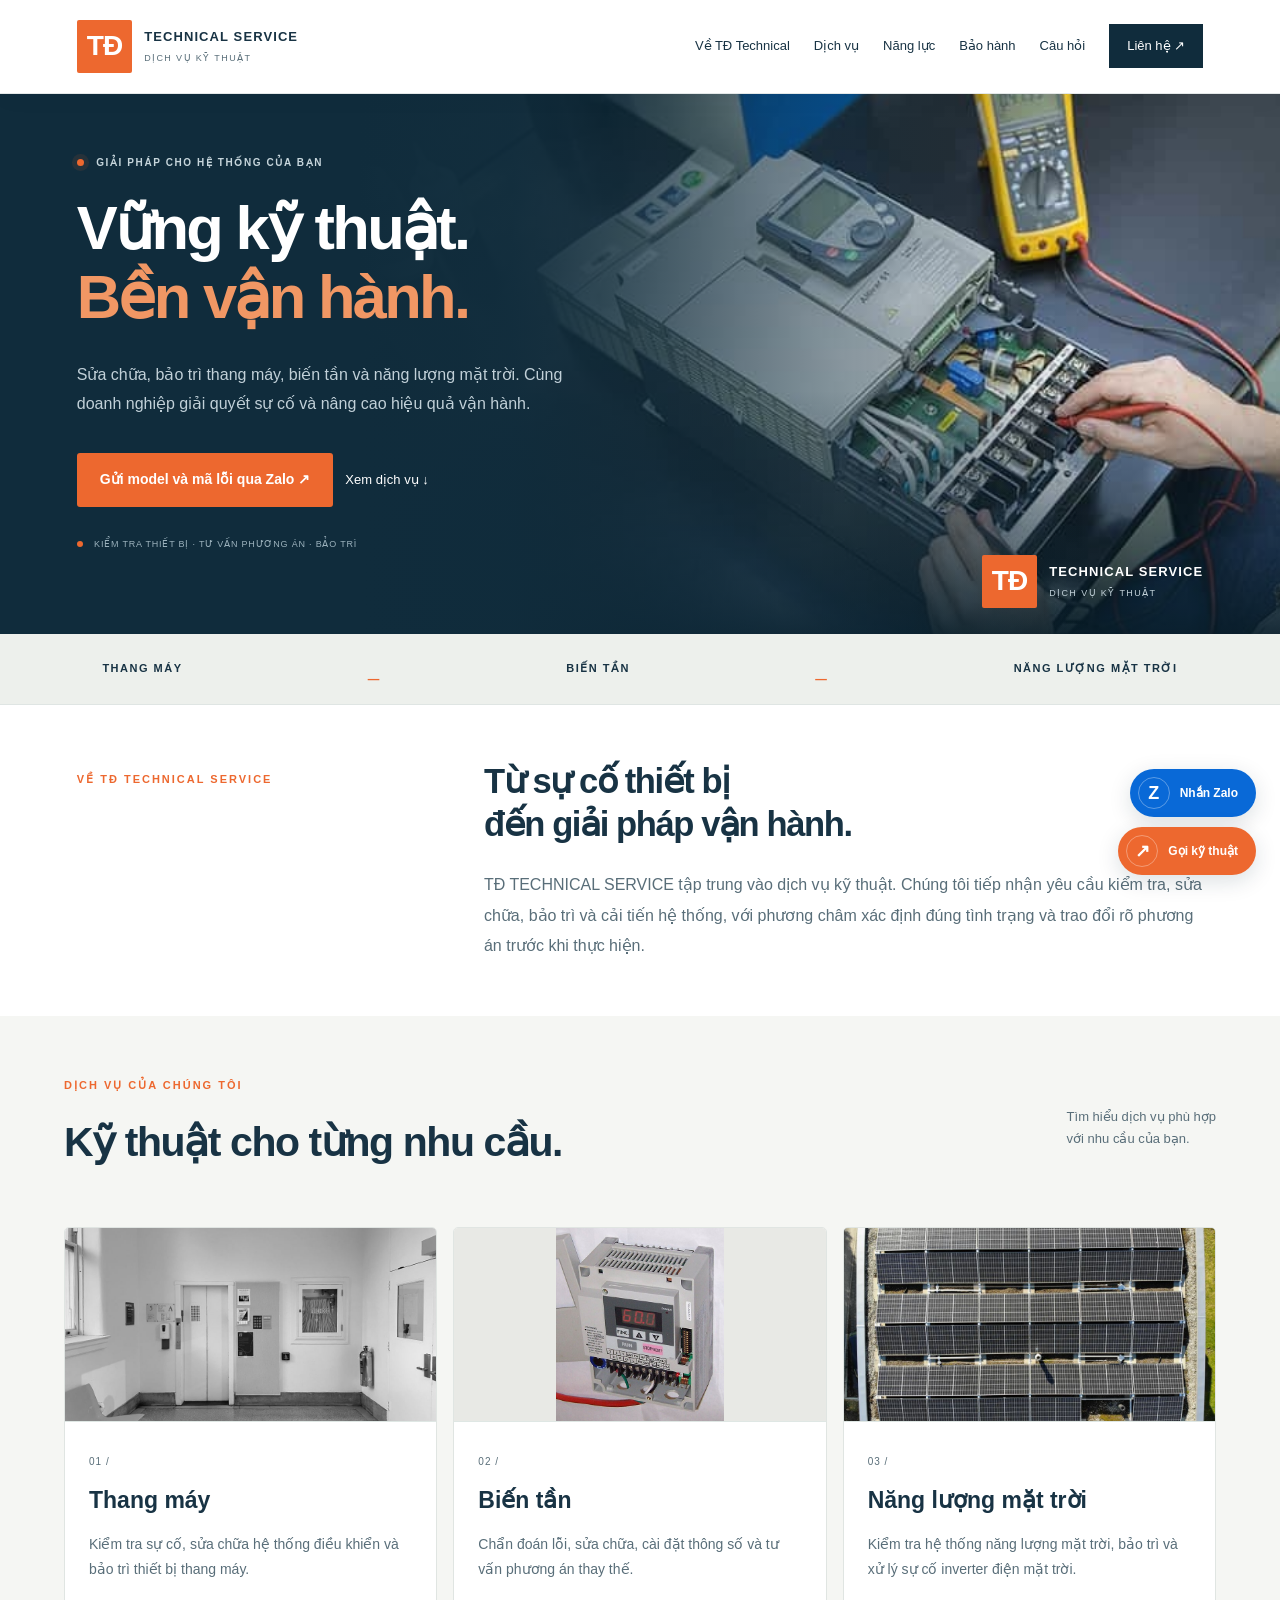
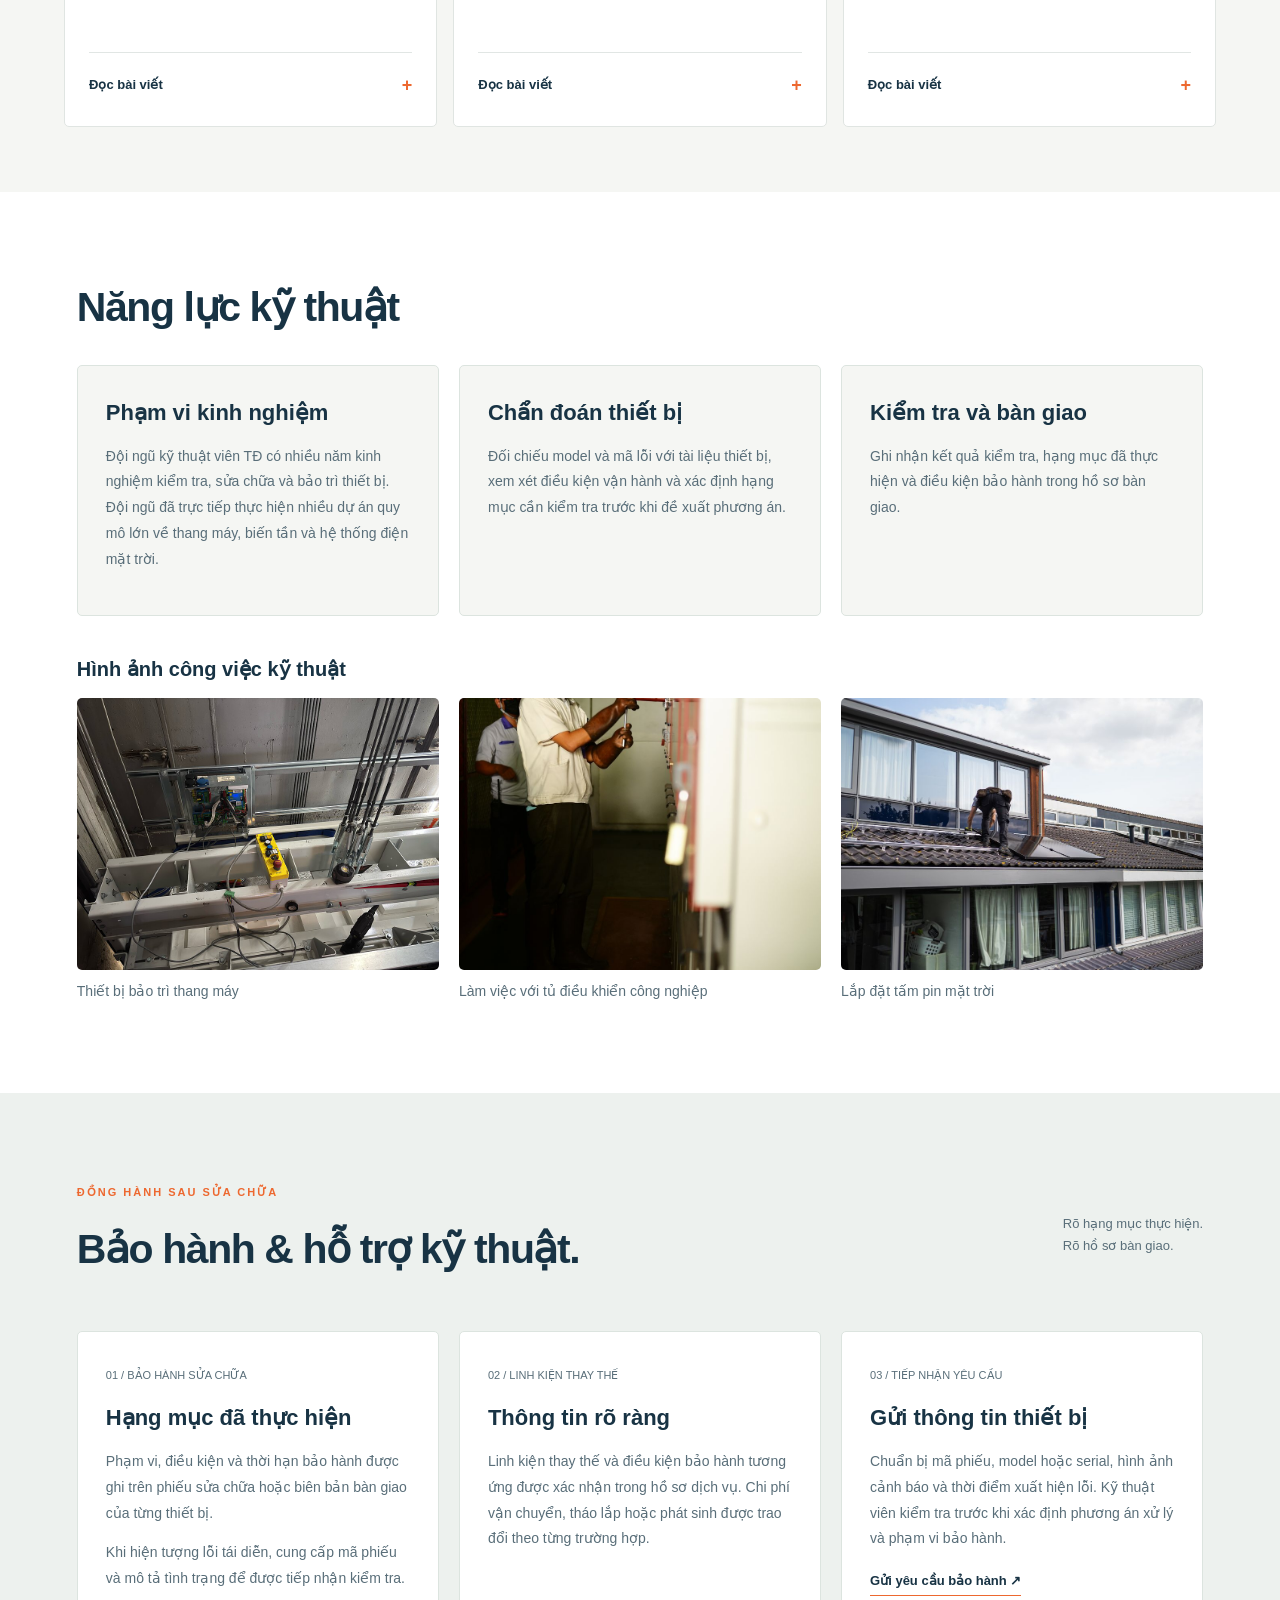
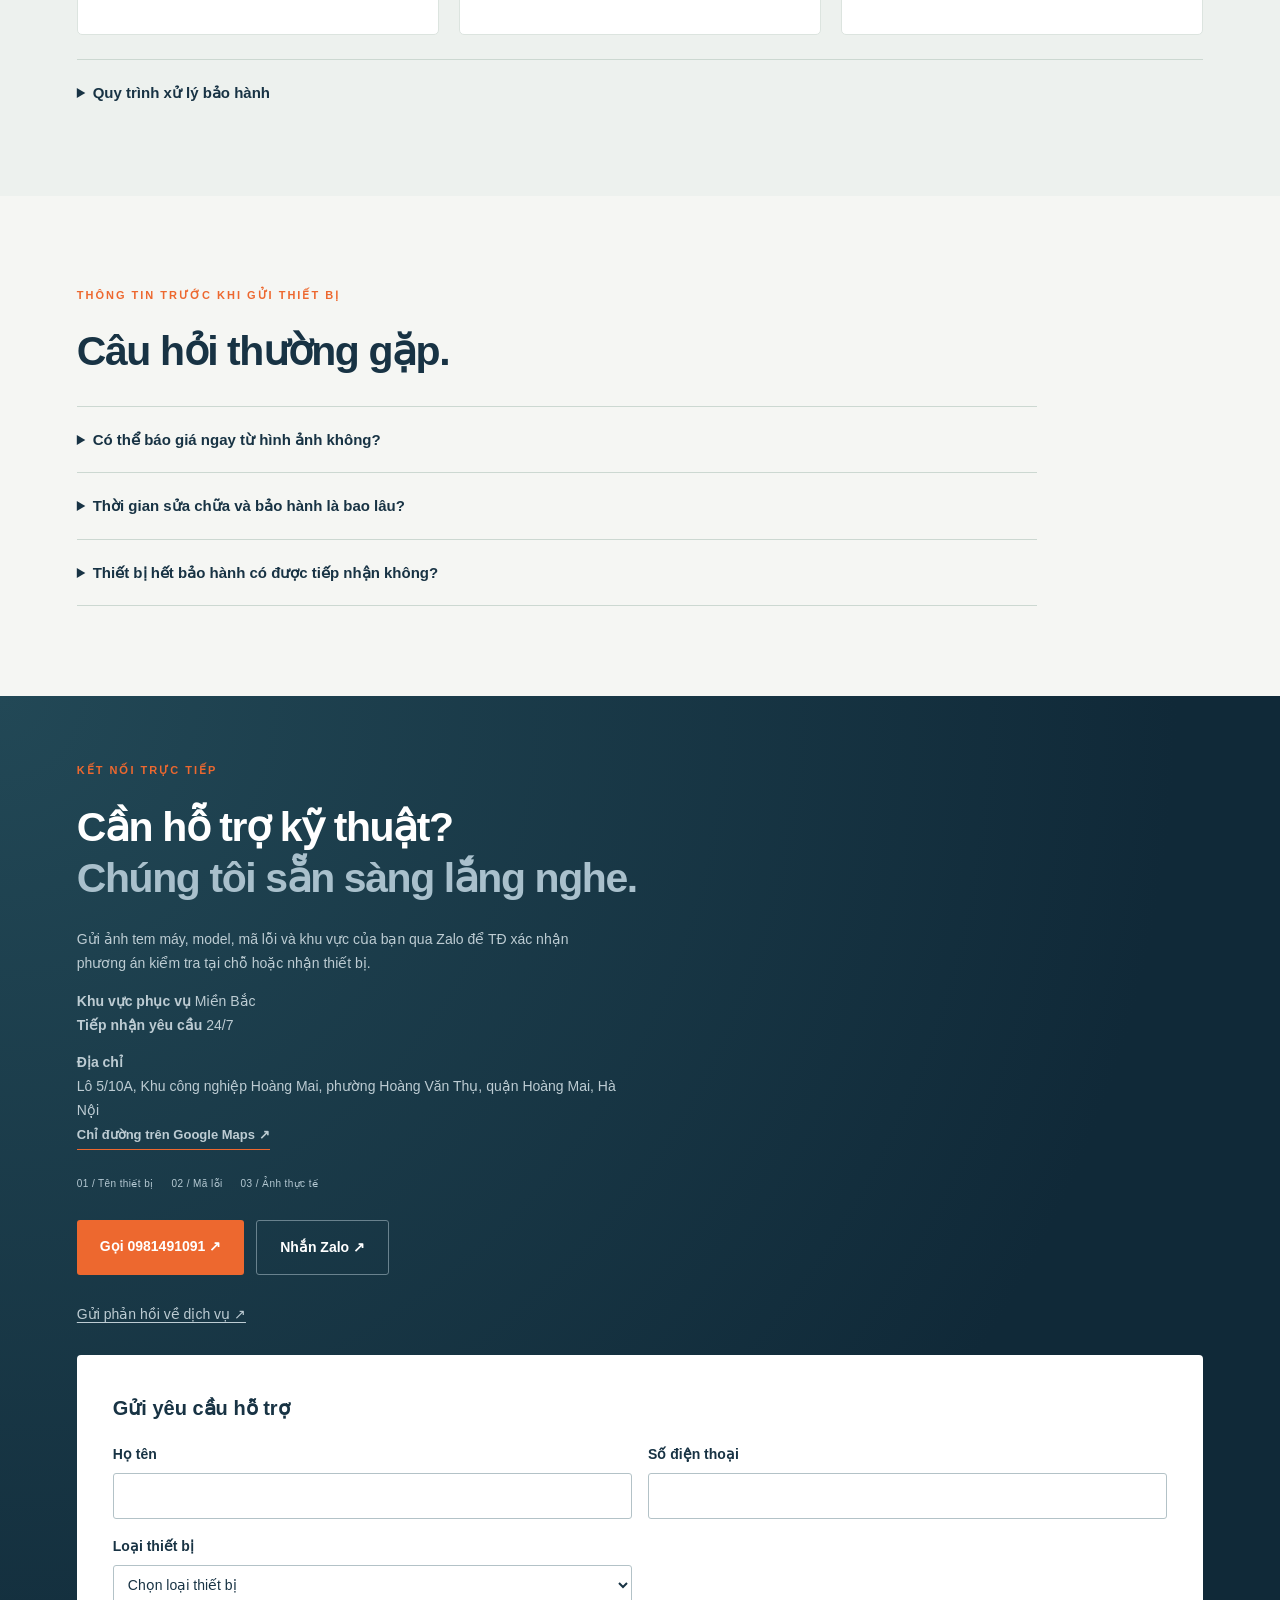
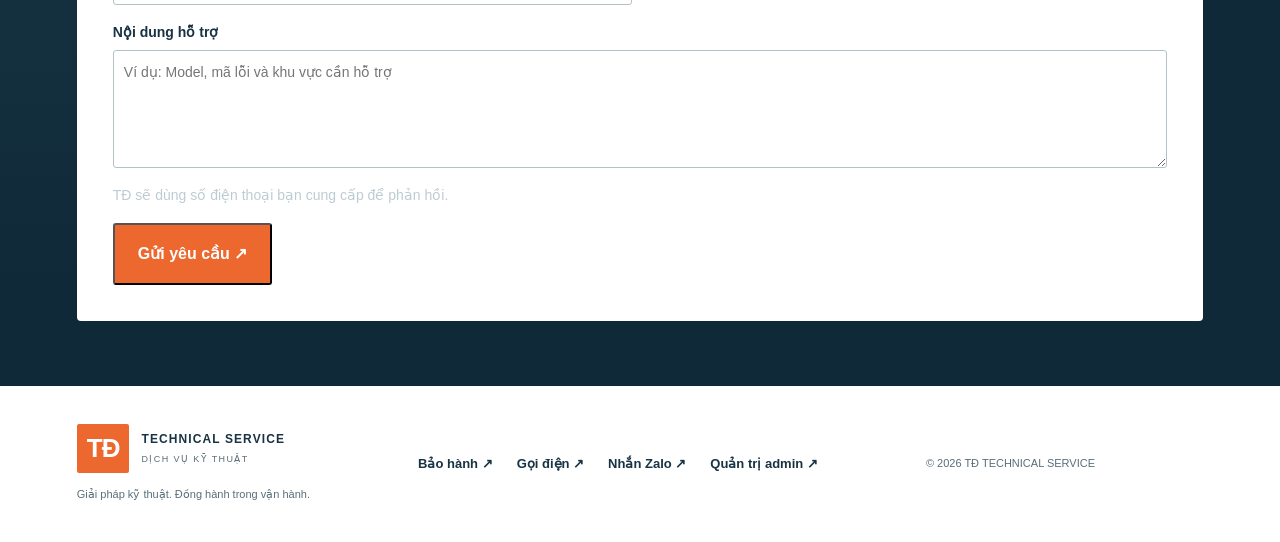
==== commit 9857c5f7: "Connect existing website to support administration" ====
--- a/index.html
+++ b/index.html
@@ -1,6 +1,7 @@
 <!doctype html>
 <html lang="vi">
 <head>
+  <meta name="google-site-verification" content="ZMxwwJiozjY9K3wuAWzO9ite0JkTf2X4F342Mgi_RfY" />
   <meta charset="utf-8">
   <meta name="viewport" content="width=device-width, initial-scale=1">
   <meta name="description" content="TĐ Technical Service tiếp nhận sửa chữa, bảo trì thang máy, biến tần và inverter điện mặt trời. Gửi model và mã lỗi qua Zalo để trao đổi phương án kiểm tra.">
@@ -105,13 +106,13 @@
               </select>
             </label>
             <label>Nội dung hỗ trợ<textarea name="description" rows="4" maxlength="500" placeholder="Ví dụ: Model, mã lỗi và khu vực cần hỗ trợ" required></textarea></label>
-            <p id="support-form-note" role="status">Nút bên dưới mở ứng dụng Tin nhắn với nội dung đã điền. Bạn bấm gửi trong ứng dụng để hoàn tất.</p>
-            <button class="button" type="submit" aria-describedby="support-form-note">Mở tin nhắn SMS ↗</button>
+            <p id="support-form-note" role="status">TĐ sẽ dùng số điện thoại bạn cung cấp để phản hồi.</p>
+            <button class="button" type="submit" aria-describedby="support-form-note">Gửi yêu cầu ↗</button>
           </form>
         </section></section>
   </main>
-  <footer><div><a class="brand" href="#"><span class="mark">TĐ</span><span>TECHNICAL SERVICE<small>DỊCH VỤ KỸ THUẬT</small></span></a><p>Giải pháp kỹ thuật. Đồng hành trong vận hành.</p></div><div class="footer-contact"><a href="#bao-hanh">Bảo hành ↗</a><a data-contact="phone" href="tel:+84981491091">Gọi điện ↗</a><a data-contact="zalo" href="https://zalo.me/84981491091" target="_blank" rel="noopener noreferrer">Nhắn Zalo ↗</a></div><small>© <span id="year"></span> TĐ TECHNICAL SERVICE</small></footer>
+  <footer><div><a class="brand" href="#"><span class="mark">TĐ</span><span>TECHNICAL SERVICE<small>DỊCH VỤ KỸ THUẬT</small></span></a><p>Giải pháp kỹ thuật. Đồng hành trong vận hành.</p></div><div class="footer-contact"><a href="#bao-hanh">Bảo hành ↗</a><a data-contact="phone" href="tel:+84981491091">Gọi điện ↗</a><a data-contact="zalo" href="https://zalo.me/84981491091" target="_blank" rel="noopener noreferrer">Nhắn Zalo ↗</a><a href="/admin">Quản trị admin ↗</a></div><small>© <span id="year"></span> TĐ TECHNICAL SERVICE</small></footer>
   <div class="floating-contact" aria-label="Liên hệ nhanh"><a data-contact="zalo" href="https://zalo.me/84981491091" target="_blank" rel="noopener noreferrer" class="float-zalo"><span>Z</span> Nhắn Zalo</a><a data-contact="phone" href="tel:+84981491091" class="float-phone"><span>↗</span> Gọi kỹ thuật</a></div>
-  <script src="main.js?v=20261126-3"></script>
+  <script src="main.js?v=20261127-1"></script>
 </body>
 </html>
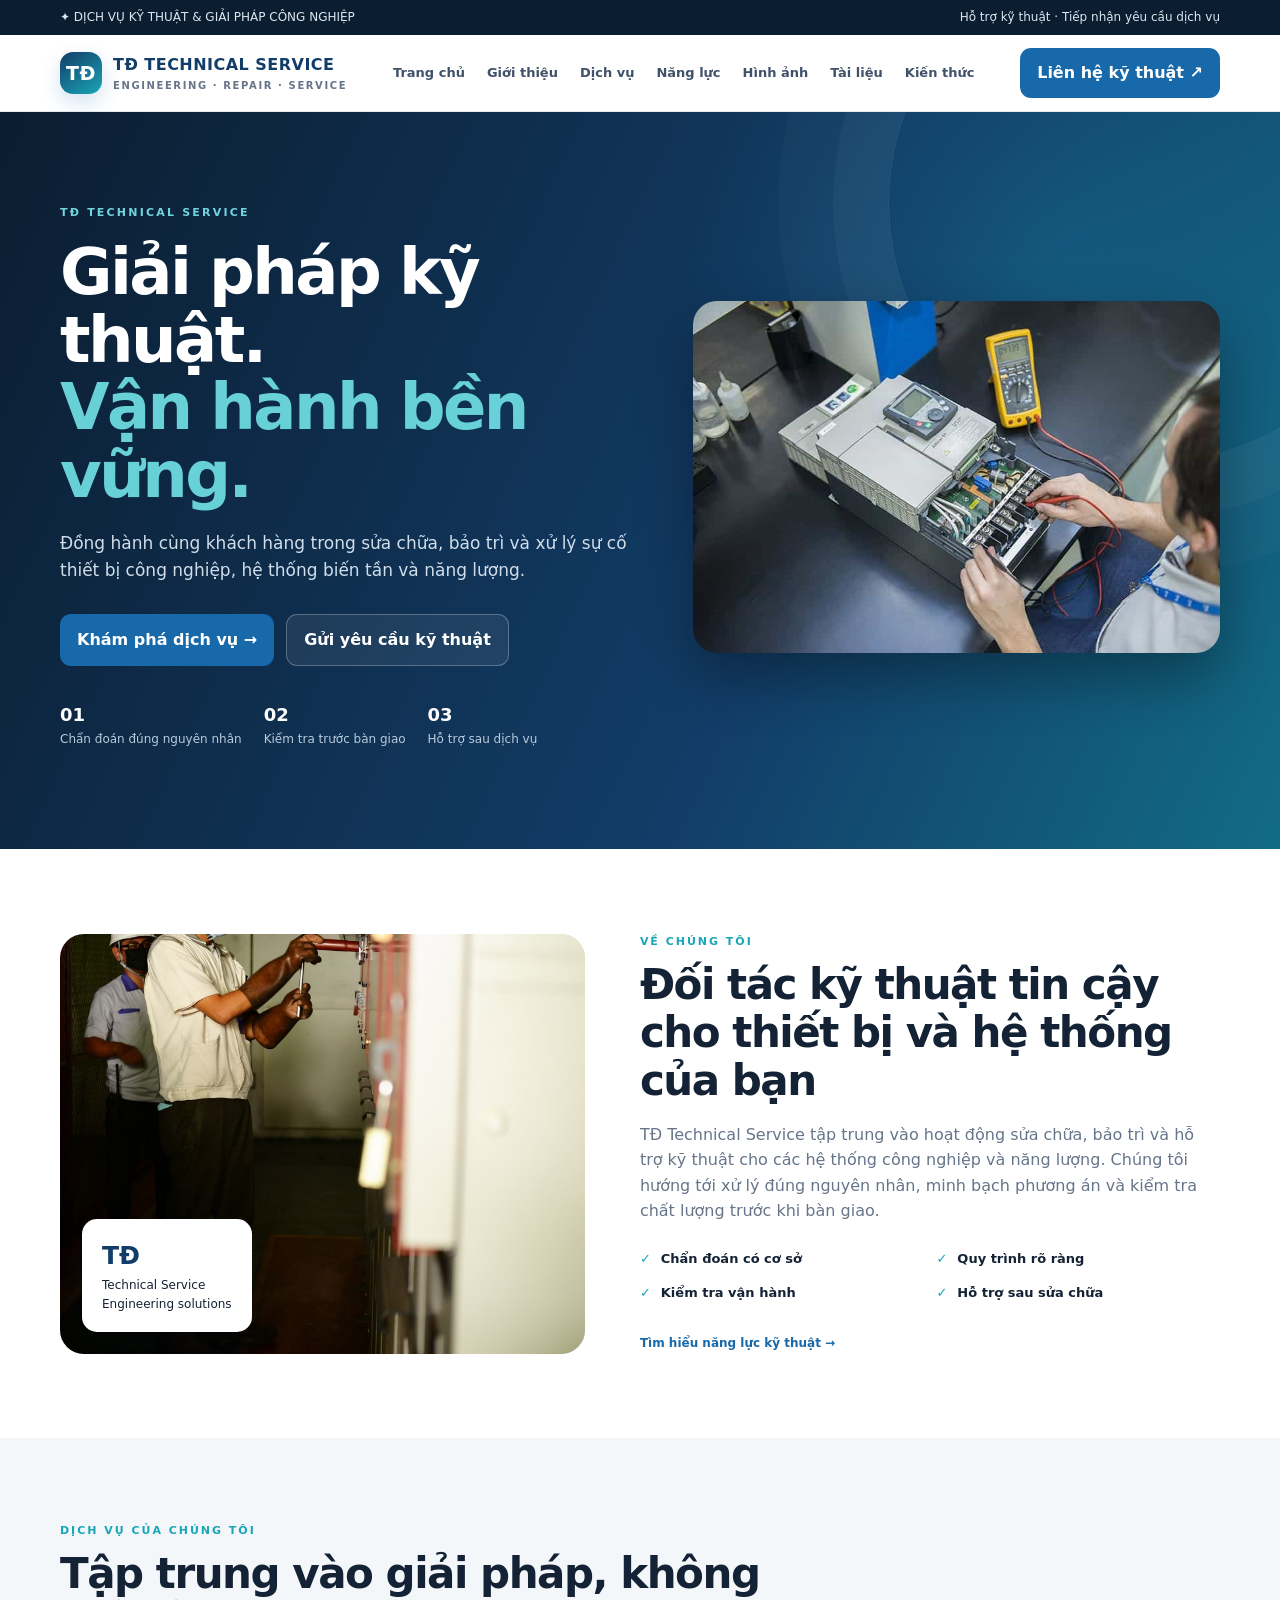
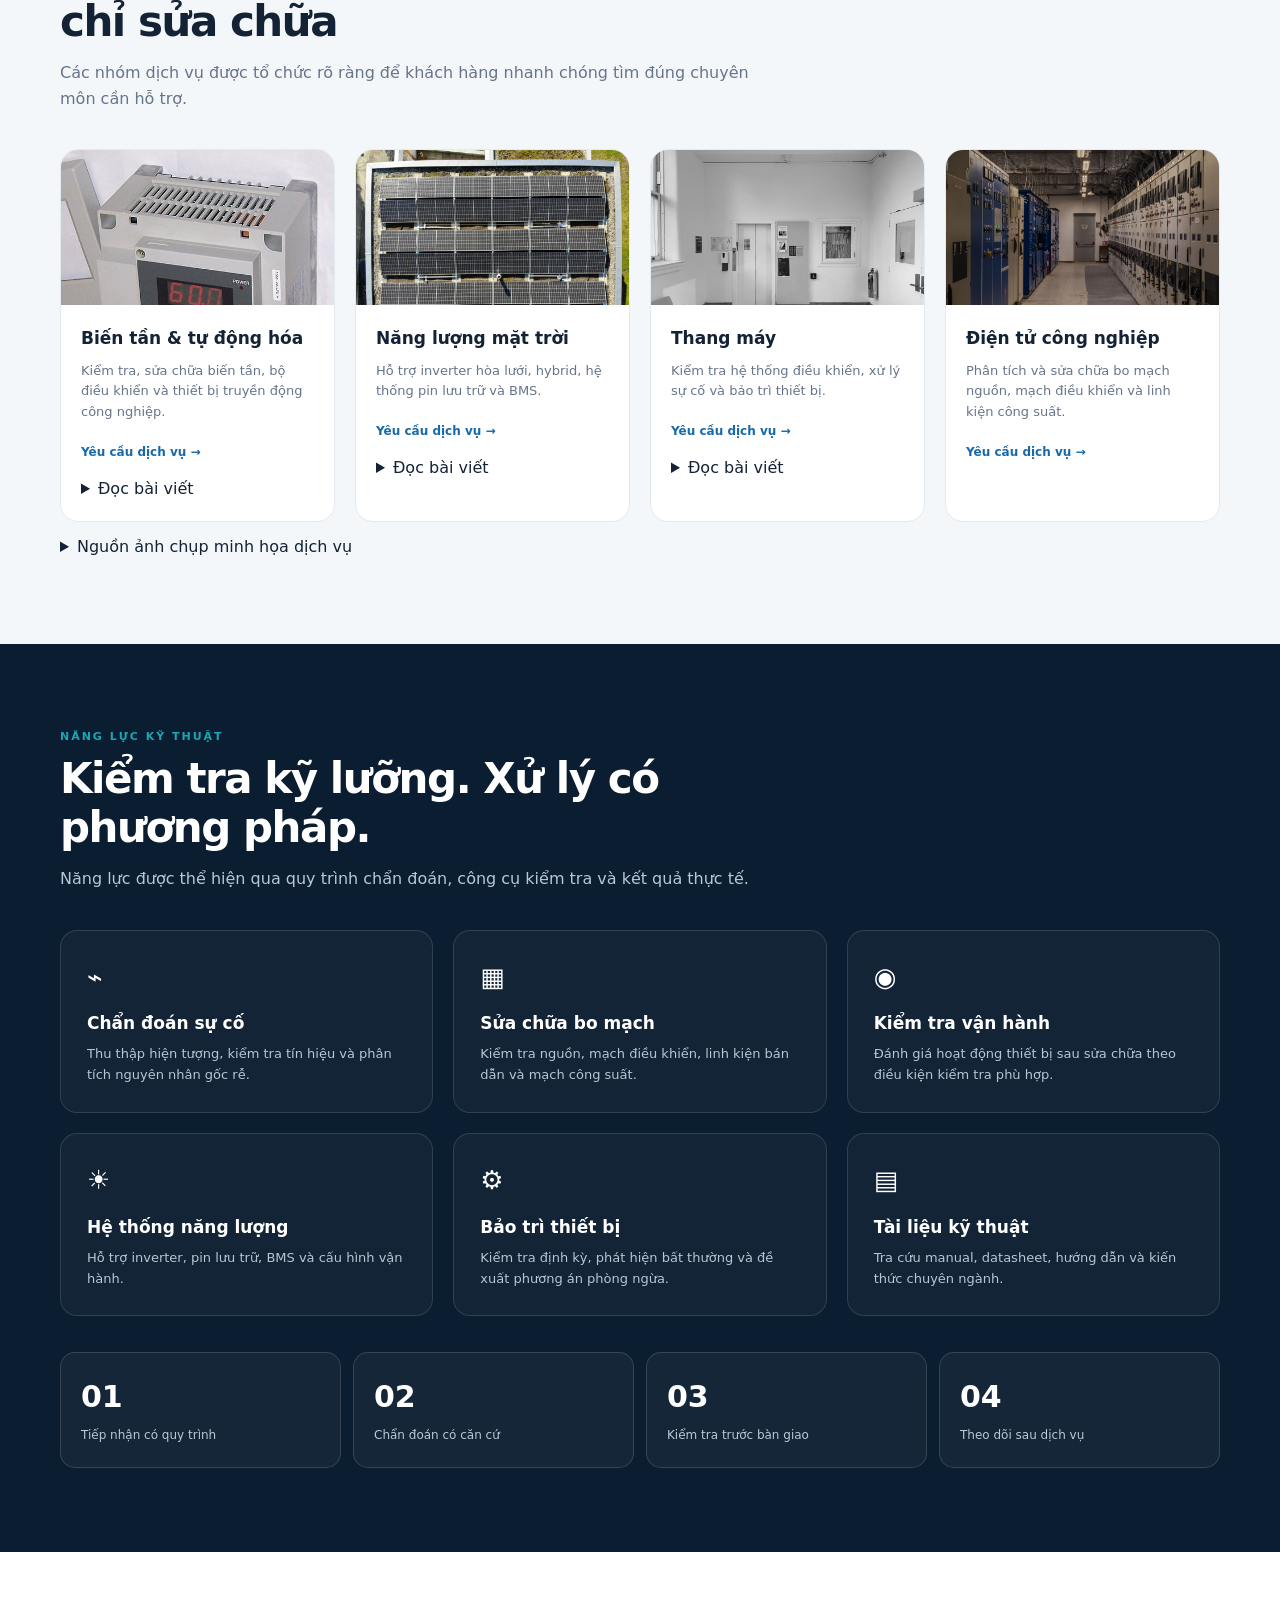
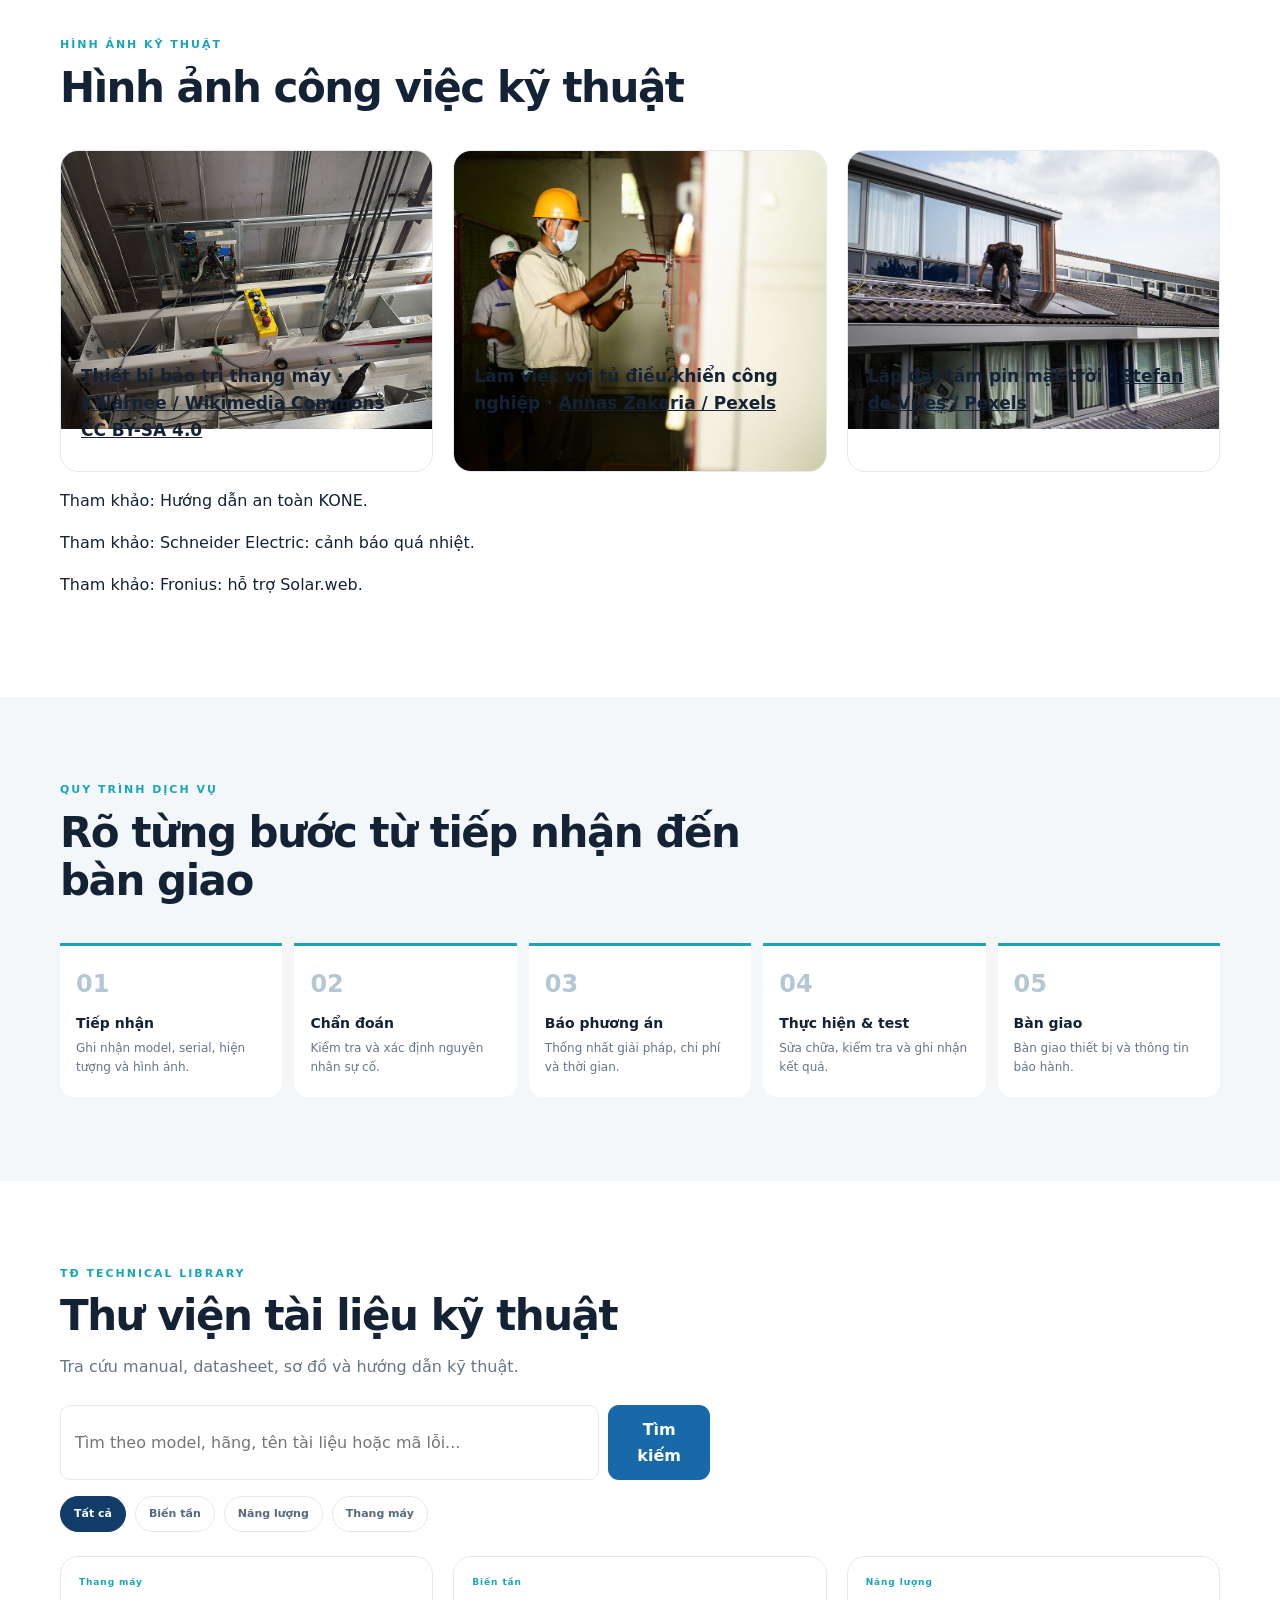
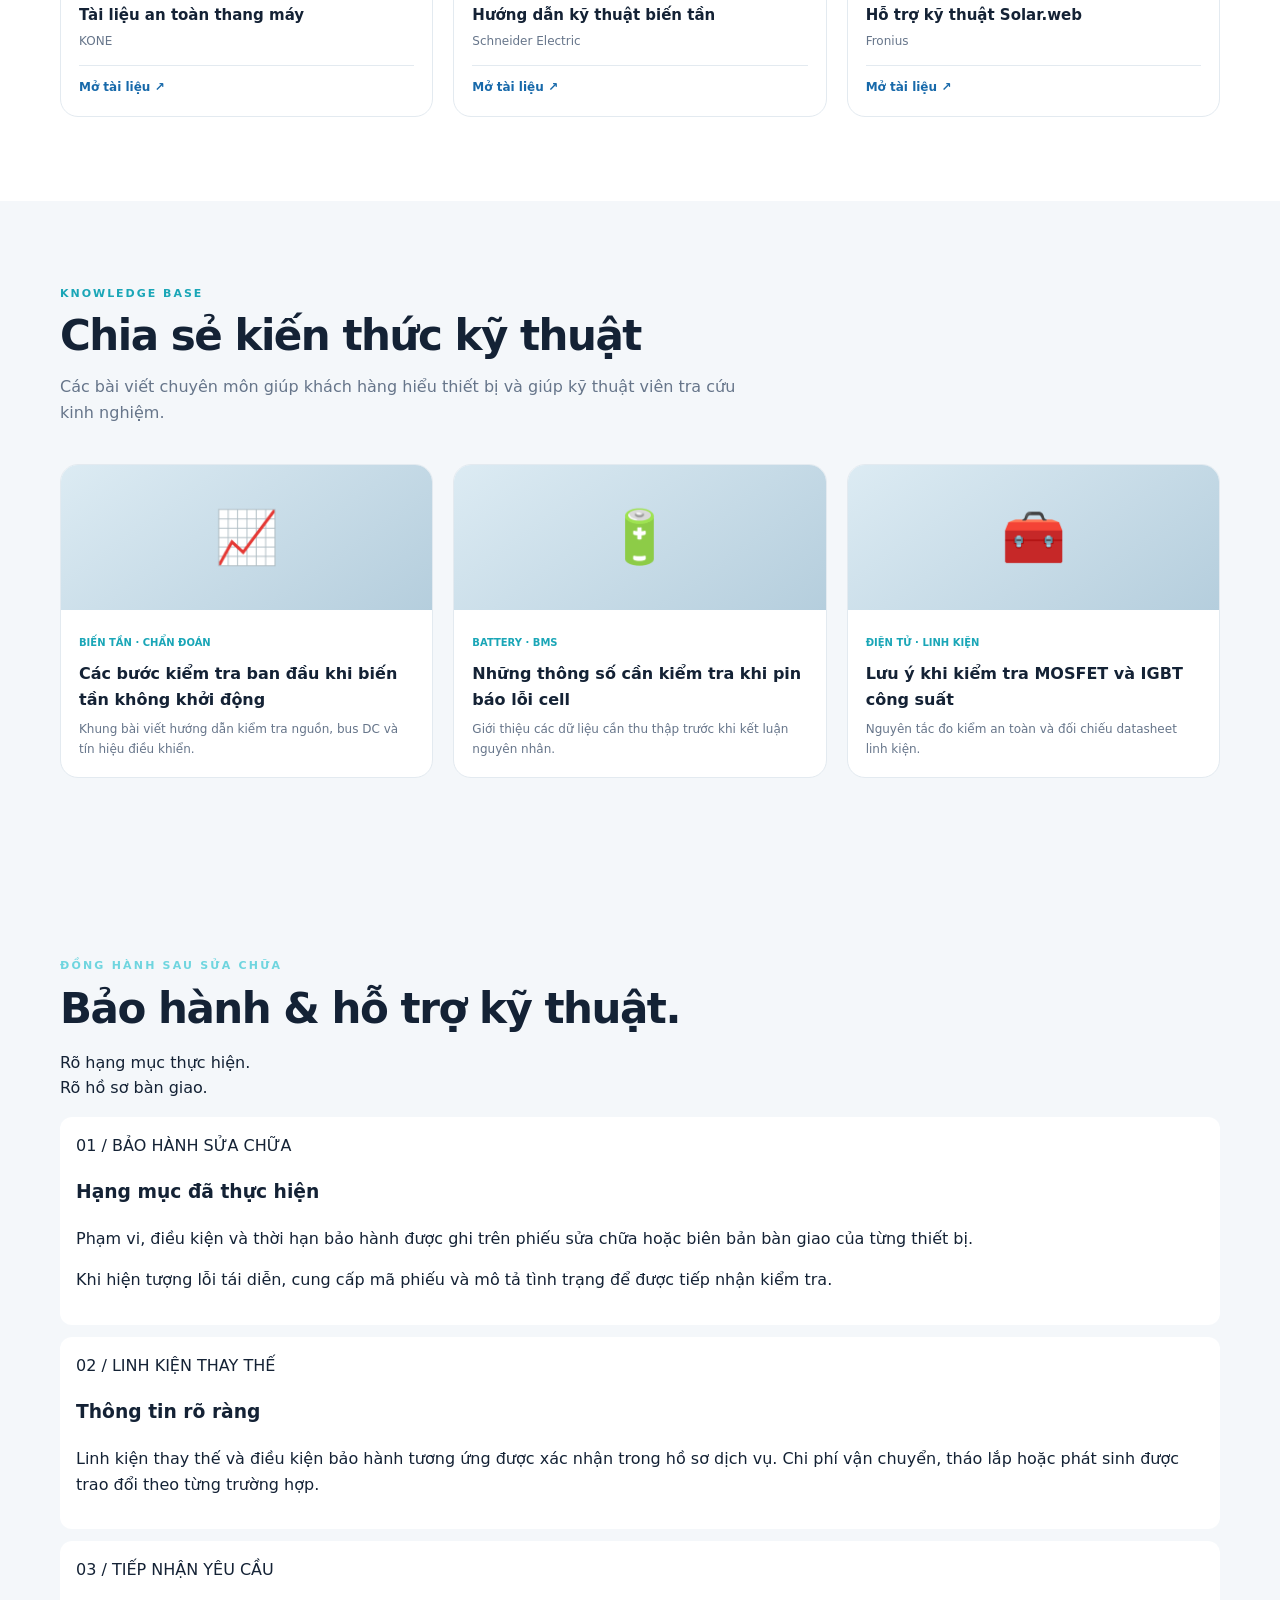
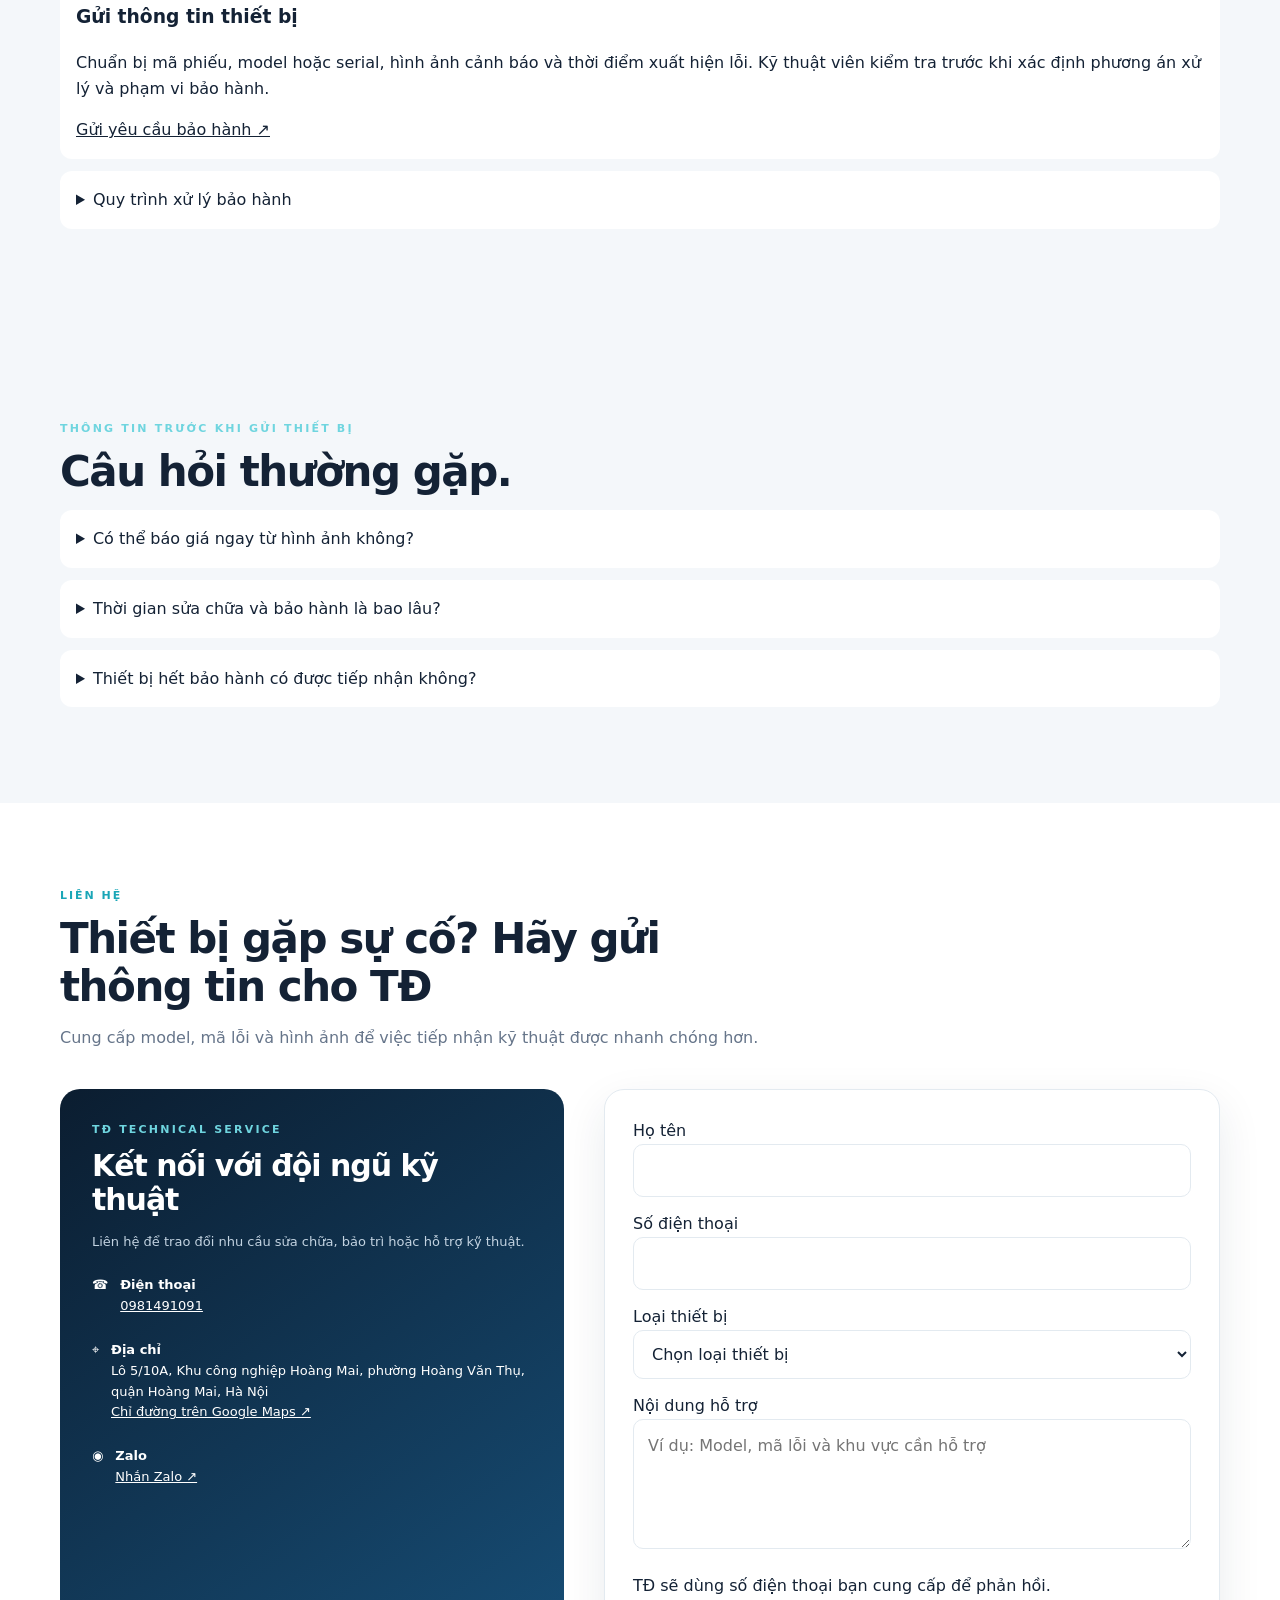
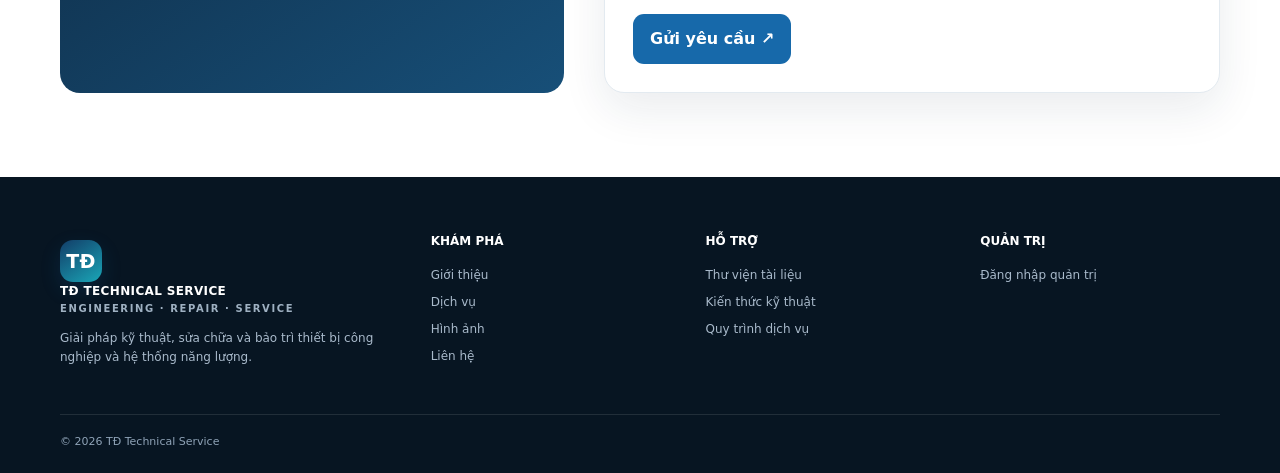
==== commit 5dd652cd: "Apply the new design with existing site photography" ====
--- a/index.html
+++ b/index.html
@@ -6,77 +6,45 @@
   <meta name="viewport" content="width=device-width, initial-scale=1">
   <meta name="description" content="TĐ Technical Service tiếp nhận sửa chữa, bảo trì thang máy, biến tần và inverter điện mặt trời. Gửi model và mã lỗi qua Zalo để trao đổi phương án kiểm tra.">
   <title>Sửa chữa thang máy, biến tần và năng lượng mặt trời | TĐ Technical Service</title>
-  <link rel="stylesheet" href="style.css?v=20261126-1">
+  <style>
+:root{--ink:#142235;--muted:#66758a;--blue:#123d68;--blue2:#1769aa;--cyan:#1aa6b7;--bg:#f4f7fa;--line:#e3eaf0;--white:#fff;--dark:#0b1d30;--orange:#f0a43a;--radius:18px;--shadow:0 16px 45px rgba(17,42,67,.09)}*{box-sizing:border-box}html{scroll-behavior:smooth}body{margin:0;font-family:Inter,ui-sans-serif,system-ui,-apple-system,"Segoe UI",Arial,sans-serif;color:var(--ink);background:#fff;line-height:1.6}a{color:inherit;text-decoration:none}button,input,textarea,select{font:inherit}.wrap{width:min(1160px,calc(100% - 40px));margin:auto}.topbar{background:var(--dark);color:#dce7f2;font-size:12px;padding:8px 0}.topbar .wrap{display:flex;justify-content:space-between;gap:16px}.nav{position:sticky;top:0;z-index:20;background:rgba(255,255,255,.94);backdrop-filter:blur(12px);border-bottom:1px solid var(--line)}.navin{height:76px;display:flex;align-items:center;justify-content:space-between;gap:24px}.brand{display:flex;align-items:center;gap:11px;font-weight:850;letter-spacing:.03em;color:var(--blue)}.brandmark{width:42px;height:42px;border-radius:13px;background:linear-gradient(145deg,var(--blue),var(--cyan));display:grid;place-items:center;color:white;font-weight:900;font-size:19px;box-shadow:0 8px 20px #1769aa30}.brand small{display:block;font-size:10px;letter-spacing:.16em;color:var(--muted);font-weight:700}.links{display:flex;align-items:center;gap:22px;font-size:13px;font-weight:700;color:#40516a}.links a:hover,.links a.active{color:var(--blue2)}.navcta,.btn{border:0;border-radius:11px;padding:12px 17px;background:var(--blue2);color:#fff;font-weight:800;cursor:pointer;display:inline-flex;align-items:center;justify-content:center;gap:8px;transition:.2s}.navcta:hover,.btn:hover{transform:translateY(-2px);box-shadow:0 10px 22px #1769aa30}.btn.light{background:#fff;color:var(--blue);border:1px solid var(--line)}.btn.dark{background:var(--dark)}.btn.small{padding:9px 13px;font-size:12px}.menu{display:none;background:white;border:1px solid var(--line);border-radius:10px;padding:9px 12px}.hero{background:radial-gradient(circle at 82% 22%,#1c9dbb35,transparent 30%),linear-gradient(115deg,#0b1d30 0%,#123d68 62%,#126c85 100%);color:white;overflow:hidden;position:relative}.hero:after{content:"";position:absolute;width:520px;height:520px;border:1px solid #ffffff18;border-radius:50%;right:-130px;top:-170px;box-shadow:0 0 0 55px #ffffff08,0 0 0 110px #ffffff05}.hero-grid{display:grid;grid-template-columns:1.05fr .95fr;gap:50px;align-items:center;padding:92px 0 100px;position:relative;z-index:1}.eyebrow{font-size:11px;text-transform:uppercase;letter-spacing:.2em;font-weight:850;color:#6fd5df}.hero h1{font-size:clamp(38px,5vw,64px);line-height:1.06;letter-spacing:-.04em;margin:17px 0 20px}.hero p{color:#d0deeb;max-width:570px;font-size:17px}.hero-actions{display:flex;gap:12px;flex-wrap:wrap;margin-top:30px}.hero .btn.light{background:#ffffff12;color:white;border-color:#ffffff40}.hero-note{display:flex;gap:22px;margin-top:35px;color:#b9cbdc;font-size:12px}.hero-note strong{display:block;color:white;font-size:18px}.hero-art{min-height:390px;position:relative;display:grid;place-items:center}.machine{width:min(100%,450px);height:310px;border:1px solid #ffffff35;border-radius:26px;background:linear-gradient(140deg,#ffffff20,#ffffff08);backdrop-filter:blur(8px);padding:20px;box-shadow:0 30px 80px #0005;transform:rotate(-3deg)}.machine-top{display:flex;justify-content:space-between;color:#cfe2ee;font-size:11px;letter-spacing:.13em}.machine-screen{margin:25px auto 18px;width:78%;height:125px;border:7px solid #263d51;border-radius:13px;background:linear-gradient(145deg,#122d42,#071a28);display:grid;place-items:center;color:#70e0d6;text-align:center;box-shadow:inset 0 0 30px #16a6b755}.screen-num{font-size:43px;font-weight:800;letter-spacing:.08em}.machine-bars{display:flex;gap:9px}.machine-bars i{display:block;height:8px;border-radius:9px;background:#58c8d1;flex:1;opacity:.8}.float-tag{position:absolute;background:white;color:var(--blue);border-radius:13px;padding:13px 16px;box-shadow:var(--shadow);font-size:12px;font-weight:800}.float-tag.one{left:-5px;top:36px}.float-tag.two{right:-8px;bottom:36px}.section{padding:84px 0}.section.soft{background:var(--bg)}.section.dark{background:var(--dark);color:white}.section-head{max-width:700px;margin-bottom:38px}.kicker{font-size:11px;letter-spacing:.18em;text-transform:uppercase;color:var(--cyan);font-weight:900}.section h2{font-size:clamp(28px,3.5vw,42px);letter-spacing:-.035em;line-height:1.15;margin:10px 0 14px}.section-head p{color:var(--muted);margin:0}.section.dark .section-head p{color:#b8c7d7}.grid{display:grid;gap:20px}.services{grid-template-columns:repeat(4,1fr)}.service-card,.plain-card,.project-card,.doc-card,.article-card{background:white;border:1px solid var(--line);border-radius:var(--radius);overflow:hidden;transition:.25s}.service-card:hover,.project-card:hover,.doc-card:hover,.article-card:hover{transform:translateY(-5px);box-shadow:var(--shadow)}.service-visual{height:155px;display:grid;place-items:center;background:linear-gradient(140deg,#dcebf4,#eff6f8);position:relative;overflow:hidden}.service-visual:before,.service-visual:after{content:"";position:absolute;border:1px solid #1769aa30;border-radius:50%;width:160px;height:160px}.service-visual:after{width:110px;height:110px}.service-icon{font-size:48px;z-index:1}.service-body{padding:20px}.service-body h3{font-size:17px;margin:0 0 8px}.service-body p{font-size:13px;color:var(--muted);margin:0 0 15px}.more{color:var(--blue2);font-size:12px;font-weight:850}.about-grid{display:grid;grid-template-columns:.95fr 1.05fr;gap:55px;align-items:center}.about-visual{min-height:400px;border-radius:24px;background:linear-gradient(145deg,#dceaf3,#b8d5e2);position:relative;overflow:hidden;display:grid;place-items:center}.about-visual .bigicon{font-size:140px;filter:drop-shadow(0 20px 15px #123d6830)}.about-stamp{position:absolute;bottom:22px;left:22px;background:white;border-radius:15px;padding:17px 20px;box-shadow:var(--shadow);font-size:12px}.about-stamp strong{display:block;font-size:25px;color:var(--blue)}.checks{display:grid;grid-template-columns:1fr 1fr;gap:13px;margin:25px 0}.check{display:flex;gap:10px;font-size:13px;font-weight:700}.check b{color:var(--cyan)}.stats{display:grid;grid-template-columns:repeat(4,1fr);gap:12px;margin-top:36px}.stat{border:1px solid #ffffff24;background:#ffffff0b;border-radius:15px;padding:20px}.stat strong{font-size:30px;display:block}.stat span{font-size:12px;color:#b9c9d8}.cap-grid{grid-template-columns:repeat(3,1fr)}.cap{padding:26px;border:1px solid #ffffff20;border-radius:17px;background:#ffffff09}.cap .ico{font-size:26px}.cap h3{font-size:17px;margin:12px 0 7px}.cap p{color:#b7c6d5;font-size:13px;margin:0}.projects{grid-template-columns:repeat(3,1fr)}.project-image{height:185px;background:linear-gradient(145deg,#d8e8f1,#a8c5d5);display:grid;place-items:center;font-size:65px}.project-body{padding:20px}.project-body small{color:var(--cyan);font-size:10px;font-weight:900;letter-spacing:.12em}.project-body h3{margin:7px 0;font-size:17px}.project-body p{font-size:13px;color:var(--muted);margin:0}.steps{display:grid;grid-template-columns:repeat(5,1fr);gap:12px}.step{padding:19px 16px;border-top:3px solid var(--cyan);background:white;border-radius:0 0 14px 14px}.step b{font-size:24px;color:#b4c7d5}.step h3{font-size:14px;margin:8px 0 5px}.step p{font-size:12px;color:var(--muted);margin:0}.library-top{display:flex;align-items:end;justify-content:space-between;gap:20px;margin-bottom:25px}.searchbar{display:flex;gap:9px;max-width:650px;width:100%}.searchbar input,.field input,.field textarea,.field select{width:100%;padding:13px 14px;border:1px solid var(--line);border-radius:10px;background:white;color:var(--ink);outline:none}.searchbar input:focus,.field input:focus,.field textarea:focus,.field select:focus{border-color:var(--cyan);box-shadow:0 0 0 3px #1aa6b71b}.filters{display:flex;gap:9px;flex-wrap:wrap;margin:16px 0 24px}.filter{border:1px solid var(--line);border-radius:99px;background:white;padding:8px 13px;font-size:11px;font-weight:800;color:#586a7e;cursor:pointer}.filter.active{background:var(--blue);color:white;border-color:var(--blue)}.docs{grid-template-columns:repeat(3,1fr)}.doc-card{padding:18px}.doc-head{display:flex;justify-content:space-between;align-items:center}.fileico{width:43px;height:48px;border-radius:9px;background:#fff0ee;color:#d9534f;display:grid;place-items:center;font-size:11px;font-weight:900}.doc-tag{font-size:9px;letter-spacing:.1em;color:var(--cyan);font-weight:900}.doc-card h3{font-size:15px;margin:14px 0 5px}.doc-card p{font-size:12px;color:var(--muted);margin:0 0 14px}.doc-meta{display:flex;justify-content:space-between;align-items:center;border-top:1px solid var(--line);padding-top:12px;color:#7a8796;font-size:10px}.articles{grid-template-columns:repeat(3,1fr)}.article-image{height:145px;background:linear-gradient(145deg,#dcebf3,#b5cedd);display:grid;place-items:center;font-size:52px}.article-body{padding:18px}.article-body small{color:var(--cyan);font-weight:900;font-size:10px}.article-body h3{font-size:16px;margin:8px 0}.article-body p{font-size:12px;color:var(--muted);margin:0}.contact-grid{display:grid;grid-template-columns:.9fr 1.1fr;gap:40px}.contact-info{background:linear-gradient(145deg,#0b1d30,#174f78);color:white;padding:32px;border-radius:20px}.contact-info p{color:#c3d3e1;font-size:13px}.contact-line{display:flex;gap:12px;margin-top:23px;font-size:13px}.contact-form{background:white;border:1px solid var(--line);border-radius:20px;padding:28px;box-shadow:var(--shadow)}.form-grid{display:grid;grid-template-columns:1fr 1fr;gap:14px}.field{display:grid;gap:6px}.field.full{grid-column:1/-1}.field label{font-size:11px;font-weight:800;color:#506177}.field textarea{min-height:110px;resize:vertical}.footer{background:#071522;color:#d3deea;padding:55px 0 22px}.footer-grid{display:grid;grid-template-columns:1.4fr 1fr 1fr 1fr;gap:35px}.footer p,.footer a{font-size:12px;color:#a9bacb}.footer h4{font-size:12px;color:white;margin:0 0 15px}.footer a{display:block;margin:8px 0}.copyright{border-top:1px solid #ffffff1b;margin-top:35px;padding-top:18px;color:#8fa3b7;font-size:11px;display:flex;justify-content:space-between}.admin-login{max-width:430px;margin:60px auto;background:white;padding:30px;border:1px solid var(--line);border-radius:20px;box-shadow:var(--shadow)}.admin-layout{display:grid;grid-template-columns:230px 1fr;min-height:650px;border:1px solid var(--line);border-radius:18px;overflow:hidden;background:white}.sidebar{background:#0c2034;color:#d9e5ef;padding:22px}.sidebar h3{font-size:13px;letter-spacing:.08em}.sideitem{padding:11px 12px;border-radius:9px;font-size:12px;cursor:pointer;margin:5px 0;color:#b8c9d8}.sideitem.active,.sideitem:hover{background:#ffffff18;color:white}.admin-main{padding:28px}.admin-stats{display:grid;grid-template-columns:repeat(4,1fr);gap:12px}.admin-stat{padding:17px;border:1px solid var(--line);border-radius:13px}.admin-stat strong{font-size:25px;display:block}.admin-stat span{font-size:11px;color:var(--muted)}.admin-table{width:100%;border-collapse:collapse;margin-top:20px;font-size:12px}.admin-table th,.admin-table td{text-align:left;padding:13px 10px;border-bottom:1px solid var(--line)}.admin-table th{color:#718096;font-size:10px;text-transform:uppercase}.pill{display:inline-block;padding:4px 8px;border-radius:99px;background:#e8f7f1;color:#16805a;font-size:10px;font-weight:800}.pill.draft{background:#fff4df;color:#a56a10}.hidden{display:none!important}.toast{position:fixed;bottom:22px;right:22px;background:#102b44;color:white;padding:13px 18px;border-radius:11px;box-shadow:var(--shadow);z-index:80;font-size:13px}.modal{position:fixed;inset:0;background:#071522aa;z-index:70;display:grid;place-items:center;padding:20px}.modalbox{background:white;border-radius:18px;padding:25px;width:min(520px,100%);max-height:90vh;overflow:auto}.modalhead{display:flex;justify-content:space-between;align-items:center}.close{border:0;background:#edf2f6;border-radius:9px;padding:7px 11px;cursor:pointer}.mobile-only{display:none}
+@media(max-width:980px){.links{gap:12px;font-size:11px}.services{grid-template-columns:repeat(2,1fr)}.docs,.projects,.articles{grid-template-columns:repeat(2,1fr)}.hero-grid{gap:25px}.steps{grid-template-columns:repeat(3,1fr)}}
+@media(max-width:720px){.topbar .wrap{justify-content:center}.topbar .wrap span:last-child{display:none}.navin{height:66px}.menu{display:block}.links{display:none;position:absolute;top:66px;left:0;right:0;background:white;padding:18px 22px;border-bottom:1px solid var(--line);flex-direction:column;align-items:stretch}.links.open{display:flex}.links a{padding:8px}.navcta{display:none}.hero-grid,.about-grid,.contact-grid{grid-template-columns:1fr}.hero-grid{padding:65px 0 70px}.hero-art{min-height:300px}.machine{height:260px}.machine-screen{height:95px}.screen-num{font-size:32px}.section{padding:62px 0}.services,.docs,.projects,.articles,.cap-grid{grid-template-columns:1fr}.steps{grid-template-columns:1fr 1fr}.stats{grid-template-columns:1fr 1fr}.library-top{display:block}.searchbar{margin-top:18px}.footer-grid{grid-template-columns:1fr 1fr}.form-grid{grid-template-columns:1fr}.admin-layout{grid-template-columns:1fr}.sidebar{display:flex;overflow:auto;gap:5px;padding:10px}.sidebar h3{display:none}.sideitem{white-space:nowrap}.admin-main{padding:17px}.admin-stats{grid-template-columns:1fr 1fr}.admin-table{font-size:10px}.admin-table th,.admin-table td{padding:9px 5px}.copyright{display:block}.copyright span{display:block;margin:5px 0}.mobile-only{display:block}}
+
+[hidden]{display:none!important}
+.skip-link{position:fixed;left:12px;top:12px;z-index:30;background:white;padding:8px;transform:translateY(-150%)}
+.skip-link:focus{transform:none}
+section[id]{scroll-margin-top:82px}
+.hero-art{min-height:0}
+.hero-art img{width:100%;height:auto;border-radius:24px;box-shadow:0 24px 56px #0005}
+.about-visual{min-height:0;aspect-ratio:5/4}
+.about-visual img,.service-visual img,.project-image img{width:100%;height:100%;object-fit:cover}
+.about-visual img{position:absolute;inset:0}
+.service-visual:before,.service-visual:after{display:none}
+.photo-credits,.service-card details,.retained details{margin-top:12px}
+summary{cursor:pointer}
+.photo-credits a,.project-body a,.service-card details a,.retained a,.contact-info a{text-decoration:underline}
+.contact-form .field{display:block;margin-bottom:14px}
+.retained .cards,.retained .steps{display:grid;gap:14px}
+.retained article,.retained details{background:white;border-radius:12px;padding:16px;margin:12px 0}
+#noDocs{margin-top:18px;color:var(--muted)}
+@media(max-width:720px){.hero-art{min-height:0}}
+</style>
 </head>
 <body>
-  <a class="skip-link" href="#noi-dung">Chuyển đến nội dung</a>
-  <header class="header">
-    <a class="brand" href="#" aria-label="TĐ Technical Service — Trang chủ"><span class="mark">TĐ</span><span>TECHNICAL SERVICE<small>DỊCH VỤ KỸ THUẬT</small></span></a>
-    <button class="menu-toggle" type="button" aria-controls="main-nav" aria-expanded="false">Menu <span>☰</span></button>
-    <nav id="main-nav" aria-label="Điều hướng chính"><a href="#gioi-thieu">Về TĐ Technical</a><a href="#dich-vu">Dịch vụ</a><a href="#nang-luc">Năng lực</a><a href="#bao-hanh">Bảo hành</a><a href="#cau-hoi">Câu hỏi</a><a class="nav-contact" href="#lien-he">Liên hệ ↗</a></nav>
-  </header>
-  <main id="noi-dung">
-    <section class="hero"><div class="hero-content"><p class="eyebrow"><span class="status-light"></span> GIẢI PHÁP CHO HỆ THỐNG CỦA BẠN</p><h1>Vững kỹ thuật.<br><span>Bền vận hành.</span></h1><p class="lead">Sửa chữa, bảo trì thang máy, biến tần và năng lượng mặt trời. Cùng doanh nghiệp giải quyết sự cố và nâng cao hiệu quả vận hành.</p><div class="actions"><a class="button" data-contact="zalo" data-contact-label="Gửi model và mã lỗi qua Zalo" href="https://zalo.me/84981491091" target="_blank" rel="noopener noreferrer">Gửi model và mã lỗi qua Zalo ↗</a><a class="text-link" href="#dich-vu">Xem dịch vụ ↓</a></div><div class="hero-note"><span class="dot"></span> KIỂM TRA THIẾT BỊ · TƯ VẤN PHƯƠNG ÁN · BẢO TRÌ</div></div><figure class="hero-photo">
-        <div class="hero-photo-media">
-          <img src="images/kiem-tra-bien-tan.jpg" alt="Tay kỹ thuật viên dùng đồng hồ đo kiểm tra bên trong biến tần" width="800" height="534" fetchpriority="high">
-        </div>
-        <figcaption class="hero-photo-caption">
-          <span class="brand hero-brand"><span class="mark">TĐ</span><span>TECHNICAL SERVICE<small>DỊCH VỤ KỸ THUẬT</small></span></span>
-        </figcaption>
-      </figure></section>
-    <div class="expertise-bar"><span>THANG MÁY</span><i>_</i><span>BIẾN TẦN</span><i>_</i><span>NĂNG LƯỢNG MẶT TRỜI</span></div>
-    <section class="intro section" id="gioi-thieu"><p class="eyebrow">VỀ TĐ TECHNICAL SERVICE</p><div><h2>Từ sự cố thiết bị<br>đến giải pháp vận hành.</h2><p>TĐ TECHNICAL SERVICE tập trung vào dịch vụ kỹ thuật. Chúng tôi tiếp nhận yêu cầu kiểm tra, sửa chữa, bảo trì và cải tiến hệ thống, với phương châm xác định đúng tình trạng và trao đổi rõ phương án trước khi thực hiện.</p></div></section>
-    <section class="section services" id="dich-vu"><div class="section-heading"><div><p class="eyebrow">DỊCH VỤ CỦA CHÚNG TÔI</p><h2>Kỹ thuật cho từng nhu cầu.</h2></div><p>Tìm hiểu dịch vụ phù hợp<br>với nhu cầu của bạn.</p></div><div class="cards"><article class="service-card"><img class="service-image" src="images/thang-may.jpg" alt="cửa thang máy trong tòa nhà" width="480" height="250" loading="lazy"><div class="service-body"><span class="number">01 /</span><h3>Thang máy</h3><p>Kiểm tra sự cố, sửa chữa hệ thống điều khiển và bảo trì thiết bị thang máy.</p><details><summary>Đọc bài viết</summary><div class="service-article"><h4>Sửa chữa và bảo trì thang máy</h4><p>Thang máy dừng hoạt động, đóng mở cửa bất thường hoặc báo lỗi cần được kiểm tra theo đúng tình trạng thực tế. Việc ghi nhận thời điểm xảy ra sự cố và thông báo trên màn hình giúp kỹ thuật viên có cơ sở đánh giá ban đầu.</p><h5>Dấu hiệu cần kiểm tra</h5><p>Thang máy dừng tầng không chính xác, vận hành gián đoạn hoặc xuất hiện tiếng động bất thường. Cửa không đóng mở ổn định, bảng gọi tầng không phản hồi hoặc hệ thống hiển thị mã lỗi.</p><h5>Nội dung tiếp nhận và kiểm tra</h5><p>Kiểm tra hệ thống điều khiển, tín hiệu cửa và các thiết bị liên quan; xác định hạng mục cần sửa chữa hoặc bảo trì. Phạm vi công việc và phương án xử lý được trao đổi sau khi đánh giá thiết bị.</p><h5>Thông tin cần chuẩn bị</h5><p>Gửi tên hãng, loại thang, mã lỗi và hình ảnh bảng điều khiển nếu có thể ghi nhận an toàn. Khi có sự cố, ngừng sử dụng và liên hệ đơn vị kỹ thuật; không tự mở cửa tầng hoặc can thiệp tủ điện.</p><div class="quick-tips"><h5>Lỗi thường gặp & cách xử lý tạm thời</h5><p class="tip-intro">Kiểm tra bên ngoài, theo hướng dẫn đúng model. Các bước dưới đây không thay thế việc chẩn đoán kỹ thuật.</p><h6>Cửa chưa đóng vì có người hoặc hành lý chắn</h6><p>Đứng gọn trong cabin, đưa hành lý ra khỏi vùng cửa và chờ cửa đóng tự động. Không dùng tay giữ hoặc cạy cửa.</p><h6>Có cảnh báo quá tải</h6><p>Khi cabin dừng đúng tầng và cửa mở bình thường, giảm số người hoặc hàng hóa theo tải trọng ghi trên thang.</p><h6>Nút gọi không phản hồi hoặc lỗi lặp lại</h6><p>Thử bấm một lần và chờ. Nếu vẫn không hoạt động, dùng lối đi khác và báo quản lý. Nếu mắc kẹt, dùng nút báo động hoặc liên lạc trong cabin; không tự thoát ra.</p><p class="tip-stop">Nếu có mùi khét, khói, tia lửa hoặc tiếng động bất thường, ngừng sử dụng, giữ khoảng cách và gọi kỹ thuật. Không mở tủ điện hoặc tháo thiết bị.</p><p class="tip-source">Tham khảo: <a href="https://www.kone.com.au/Images/KONE_Elevators_Safety_Manual%20-%20KEA_tcm46-91317.pdf" target="_blank" rel="noopener noreferrer">Hướng dẫn an toàn KONE</a>.</p></div><a class="service-contact" href="#lien-he">Yêu cầu tư vấn sửa chữa ↗</a></div></details></div></article><article class="service-card"><img class="service-image" src="images/bien-tan.jpg" alt="biến tần điều khiển động cơ" width="480" height="250" loading="lazy"><div class="service-body"><span class="number">02 /</span><h3>Biến tần</h3><p>Chẩn đoán lỗi, sửa chữa, cài đặt thông số và tư vấn phương án thay thế.</p><details><summary>Đọc bài viết</summary><div class="service-article"><h4>Kiểm tra và sửa chữa biến tần</h4><p>Biến tần điều khiển tốc độ động cơ trong nhiều hệ thống sản xuất. Khi thiết bị báo lỗi hoặc hoạt động không ổn định, cần xem xét cả biến tần và điều kiện vận hành để lựa chọn phương án xử lý.</p><h5>Dấu hiệu cần kiểm tra</h5><p>Thiết bị không lên nguồn, không nhận lệnh chạy, dừng khi mang tải hoặc hiển thị cảnh báo. Mã lỗi cần được đối chiếu theo đúng hãng và model thiết bị.</p><h5>Nội dung tiếp nhận và kiểm tra</h5><p>Ghi nhận mã lỗi, thông số động cơ, tải sử dụng và lịch sử sự cố. Kiểm tra tình trạng thiết bị, đánh giá khả năng sửa chữa, cài đặt thông số hoặc đề xuất thay thế phù hợp.</p><h5>Thông tin cần chuẩn bị</h5><p>Gửi ảnh tem model, công suất, màn hình mã lỗi và mô tả thời điểm xảy ra lỗi. Không tự tháo thiết bị hoặc chạm vào đầu nối điện; việc kiểm tra bên trong cần do kỹ thuật viên thực hiện.</p><div class="quick-tips"><h5>Lỗi thường gặp & cách xử lý tạm thời</h5><p class="tip-intro">Kiểm tra bên ngoài, theo hướng dẫn đúng model. Các bước dưới đây không thay thế việc chẩn đoán kỹ thuật.</p><h6>Cảnh báo nhiệt độ cao</h6><p>Dừng máy theo quy trình vận hành. Quan sát bên ngoài và dọn vật đang che cửa thông gió của tủ, không mở tủ hoặc chạm thiết bị. Để kỹ thuật kiểm tra nếu cảnh báo còn xuất hiện.</p><h6>Có nguồn nhưng không chạy</h6><p>Người vận hành kiểm tra trạng thái cho phép chạy trên HMI theo hướng dẫn của máy. Không đổi chế độ điều khiển hoặc đấu tắt tín hiệu liên động.</p><h6>Mã lỗi xuất hiện rồi lặp lại</h6><p>Chụp mã lỗi và tem model, ghi thời điểm phát sinh. Không reset liên tục hoặc tự tăng giới hạn dòng; cần tìm nguyên nhân trước khi chạy lại.</p><p class="tip-stop">Nếu có mùi khét, khói, tia lửa hoặc tiếng động bất thường, ngừng sử dụng, giữ khoảng cách và gọi kỹ thuật. Không mở tủ điện hoặc tháo thiết bị.</p><p class="tip-source">Tham khảo: <a href="https://www.se.com/ca/en/faqs/FA311478/" target="_blank" rel="noopener noreferrer">Schneider Electric: cảnh báo quá nhiệt</a>.</p></div><a class="service-contact" href="#lien-he">Yêu cầu tư vấn sửa chữa ↗</a></div></details></div></article><article class="service-card"><img class="service-image" src="images/solar.jpg" alt="hệ thống pin mặt trời trên mái" width="480" height="250" loading="lazy"><div class="service-body"><span class="number">03 /</span><h3>Năng lượng mặt trời</h3><p>Kiểm tra hệ thống năng lượng mặt trời, bảo trì và xử lý sự cố inverter điện mặt trời.</p><details><summary>Đọc bài viết</summary><div class="service-article"><h4>Kiểm tra inverter và hệ thống năng lượng mặt trời</h4><p>Hệ thống điện mặt trời cần được kiểm tra khi inverter báo lỗi, ngừng phát điện hoặc sản lượng thay đổi bất thường so với điều kiện vận hành tương đương. Đánh giá thực tế giúp xác định phạm vi bảo trì và sửa chữa.</p><h5>Dấu hiệu cần kiểm tra</h5><p>Inverter không hoạt động, liên tục mất kết nối hoặc xuất hiện thông báo lỗi. Sản lượng giảm cần được xem xét cùng thời tiết, tình trạng che bóng và dữ liệu giám sát.</p><h5>Nội dung tiếp nhận và kiểm tra</h5><p>Tiếp nhận dữ liệu vận hành, model inverter và lịch sử cảnh báo. Kiểm tra inverter cùng các hạng mục liên quan trong phạm vi thống nhất, sau đó đề xuất bảo trì hoặc xử lý thiết bị.</p><h5>Thông tin cần chuẩn bị</h5><p>Gửi ảnh tem inverter, mã lỗi, công suất hệ thống và ảnh hoặc dữ liệu từ ứng dụng giám sát. Không tự tháo đầu nối hay can thiệp phần điện DC; tấm pin có thể vẫn tạo điện khi có ánh sáng.</p><div class="quick-tips"><h5>Lỗi thường gặp & cách xử lý tạm thời</h5><p class="tip-intro">Kiểm tra bên ngoài, theo hướng dẫn đúng model. Các bước dưới đây không thay thế việc chẩn đoán kỹ thuật.</p><h6>Ứng dụng hiển thị offline</h6><p>Kiểm tra Internet tại nhà và trạng thái router. Nếu vừa đổi tên hoặc mật khẩu Wi-Fi, kết nối lại qua ứng dụng chính thức theo hướng dẫn đúng model; không cần đóng cắt nguồn inverter chỉ để sửa mạng.</p><h6>Sản lượng giảm trong thời gian ngắn</h6><p>So sánh dữ liệu vào thời điểm có nắng tương đương, xem thời tiết và bóng che từ vị trí an toàn. Không leo mái hoặc tự tháo tấm pin để kiểm tra.</p><h6>Inverter có thông báo lỗi</h6><p>Lưu mã lỗi và thời điểm; gửi ảnh cho kỹ thuật. Không tự rút giắc DC hay bật tắt aptomat liên tục. Offline trên ứng dụng chưa đủ để kết luận inverter ngừng phát điện.</p><p class="tip-stop">Nếu có mùi khét, khói, tia lửa hoặc tiếng động bất thường, ngừng sử dụng, giữ khoảng cách và gọi kỹ thuật. Không mở tủ điện hoặc tháo thiết bị.</p><p class="tip-source">Tham khảo: <a href="https://www.fronius.com/en/help-center/solar-energy/apps-software/support-solar-web" target="_blank" rel="noopener noreferrer">Fronius: hỗ trợ Solar.web</a>.</p></div><a class="service-contact" href="#lien-he">Yêu cầu tư vấn sửa chữa ↗</a></div></details></div></article></div></section>
-
-    <section class="section capability" id="nang-luc">
-      <h2>Năng lực kỹ thuật</h2>
-      <div class="support-grid">
-        <article>
-          <h3>Phạm vi kinh nghiệm</h3>
-          <p>Đội ngũ kỹ thuật viên TĐ có nhiều năm kinh nghiệm kiểm tra, sửa chữa và bảo trì thiết bị. Đội ngũ đã trực tiếp thực hiện nhiều dự án quy mô lớn về thang máy, biến tần và hệ thống điện mặt trời.</p>
-        </article>
-        <article>
-          <h3>Chẩn đoán thiết bị</h3>
-          <p>Đối chiếu model và mã lỗi với tài liệu thiết bị, xem xét điều kiện vận hành và xác định hạng mục cần kiểm tra trước khi đề xuất phương án.</p>
-        </article>
-        <article>
-          <h3>Kiểm tra và bàn giao</h3>
-          <p>Ghi nhận kết quả kiểm tra, hạng mục đã thực hiện và điều kiện bảo hành trong hồ sơ bàn giao.</p>
-        </article>
-      </div>
-      <div class="work-photos">
-        <h3>Hình ảnh công việc kỹ thuật</h3>
-        <div class="work-photo-grid">
-          <figure>
-            <img src="images/bao-tri-thang-may-tu-lieu.jpg" alt="Cụm điều khiển bảo trì và cáp bên trong giếng thang máy" width="960" height="720" loading="lazy">
-            <figcaption>Thiết bị bảo trì thang máy</figcaption>
-          </figure>
-          <figure>
-            <img src="images/tu-dien-tu-lieu.jpg" alt="Hai kỹ thuật viên làm việc trước tủ điều khiển công nghiệp" loading="lazy">
-            <figcaption>Làm việc với tủ điều khiển công nghiệp</figcaption>
-          </figure>
-          <figure>
-            <img src="images/solar-tu-lieu.jpg" alt="Kỹ thuật viên lắp tấm pin mặt trời trên mái nhà" loading="lazy">
-            <figcaption>Lắp đặt tấm pin mặt trời</figcaption>
-          </figure>
-        </div>
-      </div>
-      <div class="work-photos" hidden>
-        <h3>Ảnh công việc thực tế</h3>
-        <div class="work-photo-grid">
-          <figure data-work-photo="images/thang-may-thuc-te.jpg" data-photo-alt="Ảnh công việc thực tế về thang máy của TĐ" hidden>
-            <figcaption>Thang máy</figcaption>
-          </figure>
-          <figure data-work-photo="images/bien-tan-thuc-te.jpg" data-photo-alt="Ảnh công việc thực tế về biến tần của TĐ" hidden>
-            <figcaption>Biến tần</figcaption>
-          </figure>
-          <figure data-work-photo="images/solar-thuc-te.jpg" data-photo-alt="Ảnh công việc thực tế về năng lượng mặt trời của TĐ" hidden>
-            <figcaption>Năng lượng mặt trời</figcaption>
-          </figure>
-        </div>
-      </div>
-    </section>
-    <section class="section warranty" id="bao-hanh">
+<a class="skip-link" href="#publicSite">Chuyển đến nội dung</a>
+<div class="topbar"><div class="wrap"><span>✦ DỊCH VỤ KỸ THUẬT & GIẢI PHÁP CÔNG NGHIỆP</span><span>Hỗ trợ kỹ thuật · Tiếp nhận yêu cầu dịch vụ</span></div></div>
+<header class="nav"><div class="wrap navin"><a class="brand" href="#home"><span class="brandmark">TĐ</span><span>TĐ TECHNICAL SERVICE<small>ENGINEERING · REPAIR · SERVICE</small></span></a><button class="menu menu-toggle" type="button" aria-controls="main-nav" aria-expanded="false" aria-label="Menu">☰</button><nav id="main-nav" class="links" aria-label="Điều hướng chính"><a href="#home">Trang chủ</a><a href="#about">Giới thiệu</a><a href="#services">Dịch vụ</a><a href="#capabilities">Năng lực</a><a href="#projects">Hình ảnh</a><a href="#library">Tài liệu</a><a href="#knowledge">Kiến thức</a></nav><a class="navcta" href="#contact">Liên hệ kỹ thuật ↗</a></div></header>
+<main id="publicSite">
+<section class="hero" id="home"><div class="wrap hero-grid"><div><div class="eyebrow">TĐ TECHNICAL SERVICE</div><h1>Giải pháp kỹ thuật.<br><span style="color:#68d1d8">Vận hành bền vững.</span></h1><p>Đồng hành cùng khách hàng trong sửa chữa, bảo trì và xử lý sự cố thiết bị công nghiệp, hệ thống biến tần và năng lượng.</p><div class="hero-actions"><a class="btn" href="#services">Khám phá dịch vụ →</a><a class="btn light" href="#contact">Gửi yêu cầu kỹ thuật</a></div><div class="hero-note"><div><strong>01</strong>Chẩn đoán đúng nguyên nhân</div><div><strong>02</strong>Kiểm tra trước bàn giao</div><div><strong>03</strong>Hỗ trợ sau dịch vụ</div></div></div><div class="hero-art"><img src="images/kiem-tra-bien-tan.jpg" alt="Tay kỹ thuật viên dùng đồng hồ đo kiểm tra bên trong biến tần" width="800" height="534" fetchpriority="high"></div></div></section>
+<section class="section" id="about"><div class="wrap about-grid"><div class="about-visual"><img src="images/tu-dien-tu-lieu.jpg" alt="Hai kỹ thuật viên làm việc trước tủ điều khiển công nghiệp" loading="lazy"><div class="about-stamp"><strong>TĐ</strong>Technical Service<br>Engineering solutions</div></div><div><div class="kicker">VỀ CHÚNG TÔI</div><h2>Đối tác kỹ thuật tin cậy cho thiết bị và hệ thống của bạn</h2><p style="color:var(--muted)">TĐ Technical Service tập trung vào hoạt động sửa chữa, bảo trì và hỗ trợ kỹ thuật cho các hệ thống công nghiệp và năng lượng. Chúng tôi hướng tới xử lý đúng nguyên nhân, minh bạch phương án và kiểm tra chất lượng trước khi bàn giao.</p><div class="checks"><div class="check"><b>✓</b> Chẩn đoán có cơ sở</div><div class="check"><b>✓</b> Quy trình rõ ràng</div><div class="check"><b>✓</b> Kiểm tra vận hành</div><div class="check"><b>✓</b> Hỗ trợ sau sửa chữa</div></div><a class="more" href="#capabilities">Tìm hiểu năng lực kỹ thuật →</a></div></div></section>
+<section class="section soft" id="services"><div class="wrap"><div class="section-head"><div class="kicker">DỊCH VỤ CỦA CHÚNG TÔI</div><h2>Tập trung vào giải pháp, không chỉ sửa chữa</h2><p>Các nhóm dịch vụ được tổ chức rõ ràng để khách hàng nhanh chóng tìm đúng chuyên môn cần hỗ trợ.</p></div><div class="grid services"><article class="service-card"><div class="service-visual"><img class="service-image" src="images/bien-tan.jpg" alt="biến tần điều khiển động cơ" width="480" height="250" loading="lazy"></div><div class="service-body"><h3>Biến tần & tự động hóa</h3><p>Kiểm tra, sửa chữa biến tần, bộ điều khiển và thiết bị truyền động công nghiệp.</p><a class="more" href="#contact">Yêu cầu dịch vụ →</a><details><summary>Đọc bài viết</summary><div class="service-article"><h4>Kiểm tra và sửa chữa biến tần</h4><p>Biến tần điều khiển tốc độ động cơ trong nhiều hệ thống sản xuất. Khi thiết bị báo lỗi hoặc hoạt động không ổn định, cần xem xét cả biến tần và điều kiện vận hành để lựa chọn phương án xử lý.</p><h5>Dấu hiệu cần kiểm tra</h5><p>Thiết bị không lên nguồn, không nhận lệnh chạy, dừng khi mang tải hoặc hiển thị cảnh báo. Mã lỗi cần được đối chiếu theo đúng hãng và model thiết bị.</p><h5>Nội dung tiếp nhận và kiểm tra</h5><p>Ghi nhận mã lỗi, thông số động cơ, tải sử dụng và lịch sử sự cố. Kiểm tra tình trạng thiết bị, đánh giá khả năng sửa chữa, cài đặt thông số hoặc đề xuất thay thế phù hợp.</p><h5>Thông tin cần chuẩn bị</h5><p>Gửi ảnh tem model, công suất, màn hình mã lỗi và mô tả thời điểm xảy ra lỗi. Không tự tháo thiết bị hoặc chạm vào đầu nối điện; việc kiểm tra bên trong cần do kỹ thuật viên thực hiện.</p><div class="quick-tips"><h5>Lỗi thường gặp & cách xử lý tạm thời</h5><p class="tip-intro">Kiểm tra bên ngoài, theo hướng dẫn đúng model. Các bước dưới đây không thay thế việc chẩn đoán kỹ thuật.</p><h6>Cảnh báo nhiệt độ cao</h6><p>Dừng máy theo quy trình vận hành. Quan sát bên ngoài và dọn vật đang che cửa thông gió của tủ, không mở tủ hoặc chạm thiết bị. Để kỹ thuật kiểm tra nếu cảnh báo còn xuất hiện.</p><h6>Có nguồn nhưng không chạy</h6><p>Người vận hành kiểm tra trạng thái cho phép chạy trên HMI theo hướng dẫn của máy. Không đổi chế độ điều khiển hoặc đấu tắt tín hiệu liên động.</p><h6>Mã lỗi xuất hiện rồi lặp lại</h6><p>Chụp mã lỗi và tem model, ghi thời điểm phát sinh. Không reset liên tục hoặc tự tăng giới hạn dòng; cần tìm nguyên nhân trước khi chạy lại.</p><p class="tip-stop">Nếu có mùi khét, khói, tia lửa hoặc tiếng động bất thường, ngừng sử dụng, giữ khoảng cách và gọi kỹ thuật. Không mở tủ điện hoặc tháo thiết bị.</p><p class="tip-source">Tham khảo: <a href="https://www.se.com/ca/en/faqs/FA311478/" target="_blank" rel="noopener noreferrer">Schneider Electric: cảnh báo quá nhiệt</a>.</p></div><a class="service-contact" href="#contact">Yêu cầu tư vấn sửa chữa ↗</a></div></details></div></article><article class="service-card"><div class="service-visual"><img class="service-image" src="images/solar.jpg" alt="hệ thống pin mặt trời trên mái" width="480" height="250" loading="lazy"></div><div class="service-body"><h3>Năng lượng mặt trời</h3><p>Hỗ trợ inverter hòa lưới, hybrid, hệ thống pin lưu trữ và BMS.</p><a class="more" href="#contact">Yêu cầu dịch vụ →</a><details><summary>Đọc bài viết</summary><div class="service-article"><h4>Kiểm tra inverter và hệ thống năng lượng mặt trời</h4><p>Hệ thống điện mặt trời cần được kiểm tra khi inverter báo lỗi, ngừng phát điện hoặc sản lượng thay đổi bất thường so với điều kiện vận hành tương đương. Đánh giá thực tế giúp xác định phạm vi bảo trì và sửa chữa.</p><h5>Dấu hiệu cần kiểm tra</h5><p>Inverter không hoạt động, liên tục mất kết nối hoặc xuất hiện thông báo lỗi. Sản lượng giảm cần được xem xét cùng thời tiết, tình trạng che bóng và dữ liệu giám sát.</p><h5>Nội dung tiếp nhận và kiểm tra</h5><p>Tiếp nhận dữ liệu vận hành, model inverter và lịch sử cảnh báo. Kiểm tra inverter cùng các hạng mục liên quan trong phạm vi thống nhất, sau đó đề xuất bảo trì hoặc xử lý thiết bị.</p><h5>Thông tin cần chuẩn bị</h5><p>Gửi ảnh tem inverter, mã lỗi, công suất hệ thống và ảnh hoặc dữ liệu từ ứng dụng giám sát. Không tự tháo đầu nối hay can thiệp phần điện DC; tấm pin có thể vẫn tạo điện khi có ánh sáng.</p><div class="quick-tips"><h5>Lỗi thường gặp & cách xử lý tạm thời</h5><p class="tip-intro">Kiểm tra bên ngoài, theo hướng dẫn đúng model. Các bước dưới đây không thay thế việc chẩn đoán kỹ thuật.</p><h6>Ứng dụng hiển thị offline</h6><p>Kiểm tra Internet tại nhà và trạng thái router. Nếu vừa đổi tên hoặc mật khẩu Wi-Fi, kết nối lại qua ứng dụng chính thức theo hướng dẫn đúng model; không cần đóng cắt nguồn inverter chỉ để sửa mạng.</p><h6>Sản lượng giảm trong thời gian ngắn</h6><p>So sánh dữ liệu vào thời điểm có nắng tương đương, xem thời tiết và bóng che từ vị trí an toàn. Không leo mái hoặc tự tháo tấm pin để kiểm tra.</p><h6>Inverter có thông báo lỗi</h6><p>Lưu mã lỗi và thời điểm; gửi ảnh cho kỹ thuật. Không tự rút giắc DC hay bật tắt aptomat liên tục. Offline trên ứng dụng chưa đủ để kết luận inverter ngừng phát điện.</p><p class="tip-stop">Nếu có mùi khét, khói, tia lửa hoặc tiếng động bất thường, ngừng sử dụng, giữ khoảng cách và gọi kỹ thuật. Không mở tủ điện hoặc tháo thiết bị.</p><p class="tip-source">Tham khảo: <a href="https://www.fronius.com/en/help-center/solar-energy/apps-software/support-solar-web" target="_blank" rel="noopener noreferrer">Fronius: hỗ trợ Solar.web</a>.</p></div><a class="service-contact" href="#contact">Yêu cầu tư vấn sửa chữa ↗</a></div></details></div></article><article class="service-card"><div class="service-visual"><img class="service-image" src="images/thang-may.jpg" alt="cửa thang máy trong tòa nhà" width="480" height="250" loading="lazy"></div><div class="service-body"><h3>Thang máy</h3><p>Kiểm tra hệ thống điều khiển, xử lý sự cố và bảo trì thiết bị.</p><a class="more" href="#contact">Yêu cầu dịch vụ →</a><details><summary>Đọc bài viết</summary><div class="service-article"><h4>Sửa chữa và bảo trì thang máy</h4><p>Thang máy dừng hoạt động, đóng mở cửa bất thường hoặc báo lỗi cần được kiểm tra theo đúng tình trạng thực tế. Việc ghi nhận thời điểm xảy ra sự cố và thông báo trên màn hình giúp kỹ thuật viên có cơ sở đánh giá ban đầu.</p><h5>Dấu hiệu cần kiểm tra</h5><p>Thang máy dừng tầng không chính xác, vận hành gián đoạn hoặc xuất hiện tiếng động bất thường. Cửa không đóng mở ổn định, bảng gọi tầng không phản hồi hoặc hệ thống hiển thị mã lỗi.</p><h5>Nội dung tiếp nhận và kiểm tra</h5><p>Kiểm tra hệ thống điều khiển, tín hiệu cửa và các thiết bị liên quan; xác định hạng mục cần sửa chữa hoặc bảo trì. Phạm vi công việc và phương án xử lý được trao đổi sau khi đánh giá thiết bị.</p><h5>Thông tin cần chuẩn bị</h5><p>Gửi tên hãng, loại thang, mã lỗi và hình ảnh bảng điều khiển nếu có thể ghi nhận an toàn. Khi có sự cố, ngừng sử dụng và liên hệ đơn vị kỹ thuật; không tự mở cửa tầng hoặc can thiệp tủ điện.</p><div class="quick-tips"><h5>Lỗi thường gặp & cách xử lý tạm thời</h5><p class="tip-intro">Kiểm tra bên ngoài, theo hướng dẫn đúng model. Các bước dưới đây không thay thế việc chẩn đoán kỹ thuật.</p><h6>Cửa chưa đóng vì có người hoặc hành lý chắn</h6><p>Đứng gọn trong cabin, đưa hành lý ra khỏi vùng cửa và chờ cửa đóng tự động. Không dùng tay giữ hoặc cạy cửa.</p><h6>Có cảnh báo quá tải</h6><p>Khi cabin dừng đúng tầng và cửa mở bình thường, giảm số người hoặc hàng hóa theo tải trọng ghi trên thang.</p><h6>Nút gọi không phản hồi hoặc lỗi lặp lại</h6><p>Thử bấm một lần và chờ. Nếu vẫn không hoạt động, dùng lối đi khác và báo quản lý. Nếu mắc kẹt, dùng nút báo động hoặc liên lạc trong cabin; không tự thoát ra.</p><p class="tip-stop">Nếu có mùi khét, khói, tia lửa hoặc tiếng động bất thường, ngừng sử dụng, giữ khoảng cách và gọi kỹ thuật. Không mở tủ điện hoặc tháo thiết bị.</p><p class="tip-source">Tham khảo: <a href="https://www.kone.com.au/Images/KONE_Elevators_Safety_Manual%20-%20KEA_tcm46-91317.pdf" target="_blank" rel="noopener noreferrer">Hướng dẫn an toàn KONE</a>.</p></div><a class="service-contact" href="#contact">Yêu cầu tư vấn sửa chữa ↗</a></div></details></div></article><article class="service-card"><div class="service-visual"><img src="images/tu-dong-hoa.jpg" alt="Thiết bị tự động hóa công nghiệp" loading="lazy"></div><div class="service-body"><h3>Điện tử công nghiệp</h3><p>Phân tích và sửa chữa bo mạch nguồn, mạch điều khiển và linh kiện công suất.</p><a class="more" href="#contact">Yêu cầu dịch vụ →</a></div></article></div><details class="photo-credits"><summary>Nguồn ảnh chụp minh họa dịch vụ</summary><p>Ảnh tư liệu, không phải hình công trình do TĐ thực hiện.</p><ul><li><a href="https://www.klmotoresebombas.com.br/reparo-inversor-frequencia">Ảnh banner đo kiểm biến tần — KL Motores e Bombas</a></li><li><a href="https://www.pexels.com/photo/doors-in-building-7457921/">Thang máy — Pexels</a></li><li><a href="https://commons.wikimedia.org/wiki/File:Small_variable-frequency_drive.jpg">Biến tần — C J Cowie / Wikimedia Commons</a>, <a href="https://creativecommons.org/licenses/by-sa/3.0/">CC BY-SA 3.0</a>; giữ nguyên file ảnh, hiển thị trong khung.</li><li><a href="https://www.pexels.com/photo/solar-panels-on-the-roof-7211069/">Pin mặt trời — Laurin Berli / Pexels</a></li></ul></details></div></section>
+<section class="section dark" id="capabilities"><div class="wrap"><div class="section-head"><div class="kicker">NĂNG LỰC KỸ THUẬT</div><h2>Kiểm tra kỹ lưỡng. Xử lý có phương pháp.</h2><p>Năng lực được thể hiện qua quy trình chẩn đoán, công cụ kiểm tra và kết quả thực tế.</p></div><div class="grid cap-grid"><div class="cap"><div class="ico">⌁</div><h3>Chẩn đoán sự cố</h3><p>Thu thập hiện tượng, kiểm tra tín hiệu và phân tích nguyên nhân gốc rễ.</p></div><div class="cap"><div class="ico">▦</div><h3>Sửa chữa bo mạch</h3><p>Kiểm tra nguồn, mạch điều khiển, linh kiện bán dẫn và mạch công suất.</p></div><div class="cap"><div class="ico">◉</div><h3>Kiểm tra vận hành</h3><p>Đánh giá hoạt động thiết bị sau sửa chữa theo điều kiện kiểm tra phù hợp.</p></div><div class="cap"><div class="ico">☀</div><h3>Hệ thống năng lượng</h3><p>Hỗ trợ inverter, pin lưu trữ, BMS và cấu hình vận hành.</p></div><div class="cap"><div class="ico">⚙</div><h3>Bảo trì thiết bị</h3><p>Kiểm tra định kỳ, phát hiện bất thường và đề xuất phương án phòng ngừa.</p></div><div class="cap"><div class="ico">▤</div><h3>Tài liệu kỹ thuật</h3><p>Tra cứu manual, datasheet, hướng dẫn và kiến thức chuyên ngành.</p></div></div><div class="stats"><div class="stat"><strong>01</strong><span>Tiếp nhận có quy trình</span></div><div class="stat"><strong>02</strong><span>Chẩn đoán có căn cứ</span></div><div class="stat"><strong>03</strong><span>Kiểm tra trước bàn giao</span></div><div class="stat"><strong>04</strong><span>Theo dõi sau dịch vụ</span></div></div></div></section>
+<section class="section" id="projects"><div class="wrap"><div class="section-head"><div class="kicker">HÌNH ẢNH KỸ THUẬT</div><h2>Hình ảnh công việc kỹ thuật</h2></div><div class="grid projects"><article class="project-card"><div class="project-image"><img src="images/bao-tri-thang-may-tu-lieu.jpg" alt="Cụm điều khiển bảo trì và cáp bên trong giếng thang máy" width="960" height="720" loading="lazy"></div><div class="project-body"><h3>Thiết bị bảo trì thang máy · <a href="https://commons.wikimedia.org/wiki/File:Elevator_maintenance_2.jpg">Killarnee / Wikimedia Commons</a> · <a href="https://creativecommons.org/licenses/by-sa/4.0/">CC BY-SA 4.0</a></h3></div></article><article class="project-card"><div class="project-image"><img src="images/tu-dien-tu-lieu.jpg" alt="Hai kỹ thuật viên làm việc trước tủ điều khiển công nghiệp" loading="lazy"></div><div class="project-body"><h3>Làm việc với tủ điều khiển công nghiệp · <a href="https://www.pexels.com/photo/electricians-at-work-10871585/">Annas Zakaria / Pexels</a></h3></div></article><article class="project-card"><div class="project-image"><img src="images/solar-tu-lieu.jpg" alt="Kỹ thuật viên lắp tấm pin mặt trời trên mái nhà" loading="lazy"></div><div class="project-body"><h3>Lắp đặt tấm pin mặt trời · <a href="https://www.pexels.com/photo/technician-installing-solar-panels-on-rooftop-29206488/">Stefan de Vries / Pexels</a></h3></div></article></div><p class="tip-source">Tham khảo: <a href="https://www.kone.com.au/Images/KONE_Elevators_Safety_Manual%20-%20KEA_tcm46-91317.pdf" target="_blank" rel="noopener noreferrer">Hướng dẫn an toàn KONE</a>.</p><p class="tip-source">Tham khảo: <a href="https://www.se.com/ca/en/faqs/FA311478/" target="_blank" rel="noopener noreferrer">Schneider Electric: cảnh báo quá nhiệt</a>.</p><p class="tip-source">Tham khảo: <a href="https://www.fronius.com/en/help-center/solar-energy/apps-software/support-solar-web" target="_blank" rel="noopener noreferrer">Fronius: hỗ trợ Solar.web</a>.</p></div></section>
+<section class="section soft" id="process"><div class="wrap"><div class="section-head"><div class="kicker">QUY TRÌNH DỊCH VỤ</div><h2>Rõ từng bước từ tiếp nhận đến bàn giao</h2></div><div class="steps"><div class="step"><b>01</b><h3>Tiếp nhận</h3><p>Ghi nhận model, serial, hiện tượng và hình ảnh.</p></div><div class="step"><b>02</b><h3>Chẩn đoán</h3><p>Kiểm tra và xác định nguyên nhân sự cố.</p></div><div class="step"><b>03</b><h3>Báo phương án</h3><p>Thống nhất giải pháp, chi phí và thời gian.</p></div><div class="step"><b>04</b><h3>Thực hiện & test</h3><p>Sửa chữa, kiểm tra và ghi nhận kết quả.</p></div><div class="step"><b>05</b><h3>Bàn giao</h3><p>Bàn giao thiết bị và thông tin bảo hành.</p></div></div></div></section>
+<section class="section" id="library"><div class="wrap"><div class="library-top"><div class="section-head" style="margin:0"><div class="kicker">TĐ TECHNICAL LIBRARY</div><h2>Thư viện tài liệu kỹ thuật</h2><p>Tra cứu manual, datasheet, sơ đồ và hướng dẫn kỹ thuật.</p></div></div><div class="searchbar"><input id="docSearch" placeholder="Tìm theo model, hãng, tên tài liệu hoặc mã lỗi..." aria-label="Tìm tài liệu"><button class="btn" id="docSearchButton">Tìm kiếm</button></div><div class="filters" id="docFilters"><button class="filter active" data-filter="all">Tất cả</button><button class="filter" data-filter="Biến tần">Biến tần</button><button class="filter" data-filter="Năng lượng">Năng lượng</button><button class="filter" data-filter="Thang máy">Thang máy</button></div><div class="grid docs" id="docGrid"><article class="doc-card" data-cat="Thang máy"><div class="doc-head"><span class="doc-tag">Thang máy</span></div><h3>Tài liệu an toàn thang máy</h3><p>KONE</p><div class="doc-meta"><a class="more" href="https://www.kone.com.au/Images/KONE_Elevators_Safety_Manual%20-%20KEA_tcm46-91317.pdf" target="_blank" rel="noopener noreferrer">Mở tài liệu ↗</a></div></article><article class="doc-card" data-cat="Biến tần"><div class="doc-head"><span class="doc-tag">Biến tần</span></div><h3>Hướng dẫn kỹ thuật biến tần</h3><p>Schneider Electric</p><div class="doc-meta"><a class="more" href="https://www.se.com/ca/en/faqs/FA311478/" target="_blank" rel="noopener noreferrer">Mở tài liệu ↗</a></div></article><article class="doc-card" data-cat="Năng lượng"><div class="doc-head"><span class="doc-tag">Năng lượng</span></div><h3>Hỗ trợ kỹ thuật Solar.web</h3><p>Fronius</p><div class="doc-meta"><a class="more" href="https://www.fronius.com/en/help-center/solar-energy/apps-software/support-solar-web" target="_blank" rel="noopener noreferrer">Mở tài liệu ↗</a></div></article></div><div id="noDocs" hidden>Không tìm thấy tài liệu phù hợp.</div></div></section>
+<section class="section soft" id="knowledge"><div class="wrap"><div class="section-head"><div class="kicker">KNOWLEDGE BASE</div><h2>Chia sẻ kiến thức kỹ thuật</h2><p>Các bài viết chuyên môn giúp khách hàng hiểu thiết bị và giúp kỹ thuật viên tra cứu kinh nghiệm.</p></div><div class="grid articles"><article class="article-card"><div class="article-image">📈</div><div class="article-body"><small>BIẾN TẦN · CHẨN ĐOÁN</small><h3>Các bước kiểm tra ban đầu khi biến tần không khởi động</h3><p>Khung bài viết hướng dẫn kiểm tra nguồn, bus DC và tín hiệu điều khiển.</p></div></article><article class="article-card"><div class="article-image">🔋</div><div class="article-body"><small>BATTERY · BMS</small><h3>Những thông số cần kiểm tra khi pin báo lỗi cell</h3><p>Giới thiệu các dữ liệu cần thu thập trước khi kết luận nguyên nhân.</p></div></article><article class="article-card"><div class="article-image">🧰</div><div class="article-body"><small>ĐIỆN TỬ · LINH KIỆN</small><h3>Lưu ý khi kiểm tra MOSFET và IGBT công suất</h3><p>Nguyên tắc đo kiểm an toàn và đối chiếu datasheet linh kiện.</p></div></article></div></div></section>
+<section class="section soft retained" id="bao-hanh"><div class="wrap">
       <div class="section-heading"><div><p class="eyebrow">ĐỒNG HÀNH SAU SỬA CHỮA</p><h2>Bảo hành & hỗ trợ kỹ thuật.</h2></div><p>Rõ hạng mục thực hiện.<br>Rõ hồ sơ bàn giao.</p></div>
       <div class="support-grid">
         <article><span class="number">01 / BẢO HÀNH SỬA CHỮA</span><h3>Hạng mục đã thực hiện</h3><p>Phạm vi, điều kiện và thời hạn bảo hành được ghi trên phiếu sửa chữa hoặc biên bản bàn giao của từng thiết bị.</p><p>Khi hiện tượng lỗi tái diễn, cung cấp mã phiếu và mô tả tình trạng để được tiếp nhận kiểm tra.</p></article>
@@ -84,35 +52,30 @@
         <article><span class="number">03 / TIẾP NHẬN YÊU CẦU</span><h3>Gửi thông tin thiết bị</h3><p>Chuẩn bị mã phiếu, model hoặc serial, hình ảnh cảnh báo và thời điểm xuất hiện lỗi. Kỹ thuật viên kiểm tra trước khi xác định phương án xử lý và phạm vi bảo hành.</p><a class="inline-link" data-contact="zalo" href="https://zalo.me/84981491091" target="_blank" rel="noopener noreferrer">Gửi yêu cầu bảo hành ↗</a></article>
       </div>
       <details class="policy-detail"><summary>Quy trình xử lý bảo hành</summary><p>Tiếp nhận thông tin → đối chiếu hồ sơ → kiểm tra tình trạng → thông báo kết quả và phương án → thực hiện theo nội dung thống nhất → bàn giao.</p><p>Trường hợp ngoài phạm vi hoặc hết thời hạn bảo hành sẽ được tư vấn và báo giá trước khi thực hiện.</p></details>
-    </section>
-    <section class="section faq" id="cau-hoi">
+    </div></section>
+<section class="section soft retained" id="cau-hoi"><div class="wrap">
       <p class="eyebrow">THÔNG TIN TRƯỚC KHI GỬI THIẾT BỊ</p><h2>Câu hỏi thường gặp.</h2>
       <div class="knowledge-list">
         <details><summary>Có thể báo giá ngay từ hình ảnh không?</summary><div><p>Hình ảnh giúp đánh giá ban đầu. Báo giá sửa chữa cần dựa trên tình trạng kiểm tra thực tế và phạm vi công việc; chi phí kiểm tra nếu có sẽ được trao đổi trước.</p></div></details>
         <details><summary>Thời gian sửa chữa và bảo hành là bao lâu?</summary><div><p>Thời gian dự kiến phụ thuộc tình trạng, linh kiện và điều kiện kiểm tra. Thời hạn bảo hành áp dụng được ghi cụ thể trên báo giá hoặc phiếu bàn giao.</p></div></details>
         <details><summary>Thiết bị hết bảo hành có được tiếp nhận không?</summary><div><p>Bạn có thể gửi thông tin để được đánh giá khả năng tiếp nhận. Phương án và chi phí sẽ được trao đổi trước khi sửa chữa.</p></div></details>
       </div>
-    </section>
-    <section class="contact section" id="lien-he"><div><p class="eyebrow">KẾT NỐI TRỰC TIẾP</p><h2>Cần hỗ trợ kỹ thuật?<br><span>Chúng tôi sẵn sàng lắng nghe.</span></h2><p>Gửi ảnh tem máy, model, mã lỗi và khu vực của bạn qua Zalo để TĐ xác nhận phương án kiểm tra tại chỗ hoặc nhận thiết bị.</p><p><strong>Khu vực phục vụ</strong> Miền Bắc<br><strong>Tiếp nhận yêu cầu</strong> 24/7</p><p><strong>Địa chỉ</strong><br>Lô 5/10A, Khu công nghiệp Hoàng Mai, phường Hoàng Văn Thụ, quận Hoàng Mai, Hà Nội<br><a class="inline-link" href="https://www.google.com/maps/search/?api=1&amp;query=L%C3%B4%205%2F10A%2C%20Khu%20c%C3%B4ng%20nghi%E1%BB%87p%20Ho%C3%A0ng%20Mai%2C%20ph%C6%B0%E1%BB%9Dng%20Ho%C3%A0ng%20V%C4%83n%20Th%E1%BB%A5%2C%20qu%E1%BA%ADn%20Ho%C3%A0ng%20Mai%2C%20H%C3%A0%20N%E1%BB%99i" target="_blank" rel="noopener noreferrer">Chỉ đường trên Google Maps ↗</a></p><div class="contact-tips"><span>01 / Tên thiết bị</span><span>02 / Mã lỗi</span><span>03 / Ảnh thực tế</span></div></div><div class="contact-direct"><a class="button" data-contact="phone" href="tel:+84981491091">Gọi <span data-phone-label>0981491091</span> ↗</a><a class="button button-zalo" data-contact="zalo" href="https://zalo.me/84981491091" target="_blank" rel="noopener noreferrer">Nhắn Zalo ↗</a></div><p class="contact-feedback"><a data-contact="zalo" data-contact-label="Gửi phản hồi về dịch vụ qua Zalo" href="https://zalo.me/84981491091" target="_blank" rel="noopener noreferrer">Gửi phản hồi về dịch vụ ↗</a></p><p id="contact-placeholder" class="contact-notice" hidden>Số liên hệ đang được cập nhật.</p>
-        <section class="support-form-panel" aria-labelledby="support-form-title">
-          <h3 id="support-form-title">Gửi yêu cầu hỗ trợ</h3>
-          <form id="support-form" class="support-form">
-            <label>Họ tên<input name="customer" autocomplete="name" maxlength="80" required></label>
-            <label>Số điện thoại<input type="tel" name="callback" autocomplete="tel" maxlength="20" required></label>
-            <label>Loại thiết bị
+    </div></section>
+<section class="section" id="contact"><div class="wrap"><div class="section-head"><div class="kicker">LIÊN HỆ</div><h2>Thiết bị gặp sự cố? Hãy gửi thông tin cho TĐ</h2><p>Cung cấp model, mã lỗi và hình ảnh để việc tiếp nhận kỹ thuật được nhanh chóng hơn.</p></div><div class="contact-grid"><div class="contact-info"><div class="eyebrow">TĐ TECHNICAL SERVICE</div><h2 style="font-size:30px">Kết nối với đội ngũ kỹ thuật</h2><p>Liên hệ để trao đổi nhu cầu sửa chữa, bảo trì hoặc hỗ trợ kỹ thuật.</p><div class="contact-line"><span>☎</span><span><b>Điện thoại</b><br><a data-contact="phone" href="tel:+84981491091" data-phone-label>0981491091</a></span></div><div class="contact-line"><span>⌖</span><span><b>Địa chỉ</b><br>Lô 5/10A, Khu công nghiệp Hoàng Mai, phường Hoàng Văn Thụ, quận Hoàng Mai, Hà Nội<br><a class="inline-link" href="https://www.google.com/maps/search/?api=1&amp;query=L%C3%B4%205%2F10A%2C%20Khu%20c%C3%B4ng%20nghi%E1%BB%87p%20Ho%C3%A0ng%20Mai%2C%20ph%C6%B0%E1%BB%9Dng%20Ho%C3%A0ng%20V%C4%83n%20Th%E1%BB%A5%2C%20qu%E1%BA%ADn%20Ho%C3%A0ng%20Mai%2C%20H%C3%A0%20N%E1%BB%99i" target="_blank" rel="noopener noreferrer">Chỉ đường trên Google Maps ↗</a></span></div><div class="contact-line"><span>◉</span><span><b>Zalo</b><br><a data-contact="zalo" href="https://zalo.me/84981491091">Nhắn Zalo ↗</a></span></div><p id="contact-placeholder" hidden></p></div><form id="support-form" class="contact-form">
+            <label class="field">Họ tên<input name="customer" autocomplete="name" maxlength="80" required></label>
+            <label class="field">Số điện thoại<input type="tel" name="callback" autocomplete="tel" maxlength="20" required></label>
+            <label class="field">Loại thiết bị
               <select name="equipment" required>
                 <option value="">Chọn loại thiết bị</option>
                 <option>Thang máy</option><option>Biến tần</option><option>Điện mặt trời</option><option>Khác</option>
               </select>
             </label>
-            <label>Nội dung hỗ trợ<textarea name="description" rows="4" maxlength="500" placeholder="Ví dụ: Model, mã lỗi và khu vực cần hỗ trợ" required></textarea></label>
+            <label class="field">Nội dung hỗ trợ<textarea name="description" rows="4" maxlength="500" placeholder="Ví dụ: Model, mã lỗi và khu vực cần hỗ trợ" required></textarea></label>
             <p id="support-form-note" role="status">TĐ sẽ dùng số điện thoại bạn cung cấp để phản hồi.</p>
-            <button class="button" type="submit" aria-describedby="support-form-note">Gửi yêu cầu ↗</button>
-          </form>
-        </section></section>
-  </main>
-  <footer><div><a class="brand" href="#"><span class="mark">TĐ</span><span>TECHNICAL SERVICE<small>DỊCH VỤ KỸ THUẬT</small></span></a><p>Giải pháp kỹ thuật. Đồng hành trong vận hành.</p></div><div class="footer-contact"><a href="#bao-hanh">Bảo hành ↗</a><a data-contact="phone" href="tel:+84981491091">Gọi điện ↗</a><a data-contact="zalo" href="https://zalo.me/84981491091" target="_blank" rel="noopener noreferrer">Nhắn Zalo ↗</a><a href="/admin">Quản trị admin ↗</a></div><small>© <span id="year"></span> TĐ TECHNICAL SERVICE</small></footer>
-  <div class="floating-contact" aria-label="Liên hệ nhanh"><a data-contact="zalo" href="https://zalo.me/84981491091" target="_blank" rel="noopener noreferrer" class="float-zalo"><span>Z</span> Nhắn Zalo</a><a data-contact="phone" href="tel:+84981491091" class="float-phone"><span>↗</span> Gọi kỹ thuật</a></div>
-  <script src="main.js?v=20261127-1"></script>
+            <button class="btn" type="submit" aria-describedby="support-form-note">Gửi yêu cầu ↗</button>
+          </form></div></div></section>
+</main>
+<footer class="footer"><div class="wrap"><div class="footer-grid"><div><a class="brand" href="#home" style="color:white"><span class="brandmark">TĐ</span><span>TĐ TECHNICAL SERVICE<small style="color:#9fb1c2">ENGINEERING · REPAIR · SERVICE</small></span></a><p>Giải pháp kỹ thuật, sửa chữa và bảo trì thiết bị công nghiệp và hệ thống năng lượng.</p></div><div><h4>KHÁM PHÁ</h4><a href="#about">Giới thiệu</a><a href="#services">Dịch vụ</a><a href="#projects">Hình ảnh</a><a href="#contact">Liên hệ</a></div><div><h4>HỖ TRỢ</h4><a href="#library">Thư viện tài liệu</a><a href="#knowledge">Kiến thức kỹ thuật</a><a href="#process">Quy trình dịch vụ</a></div><div><h4>QUẢN TRỊ</h4><a href="/admin">Đăng nhập quản trị</a></div></div><div class="copyright"><span>© <span id="year"></span> TĐ Technical Service</span></div></div></footer>
+<script src="main.js?v=20261127-2" defer></script>
 </body>
 </html>
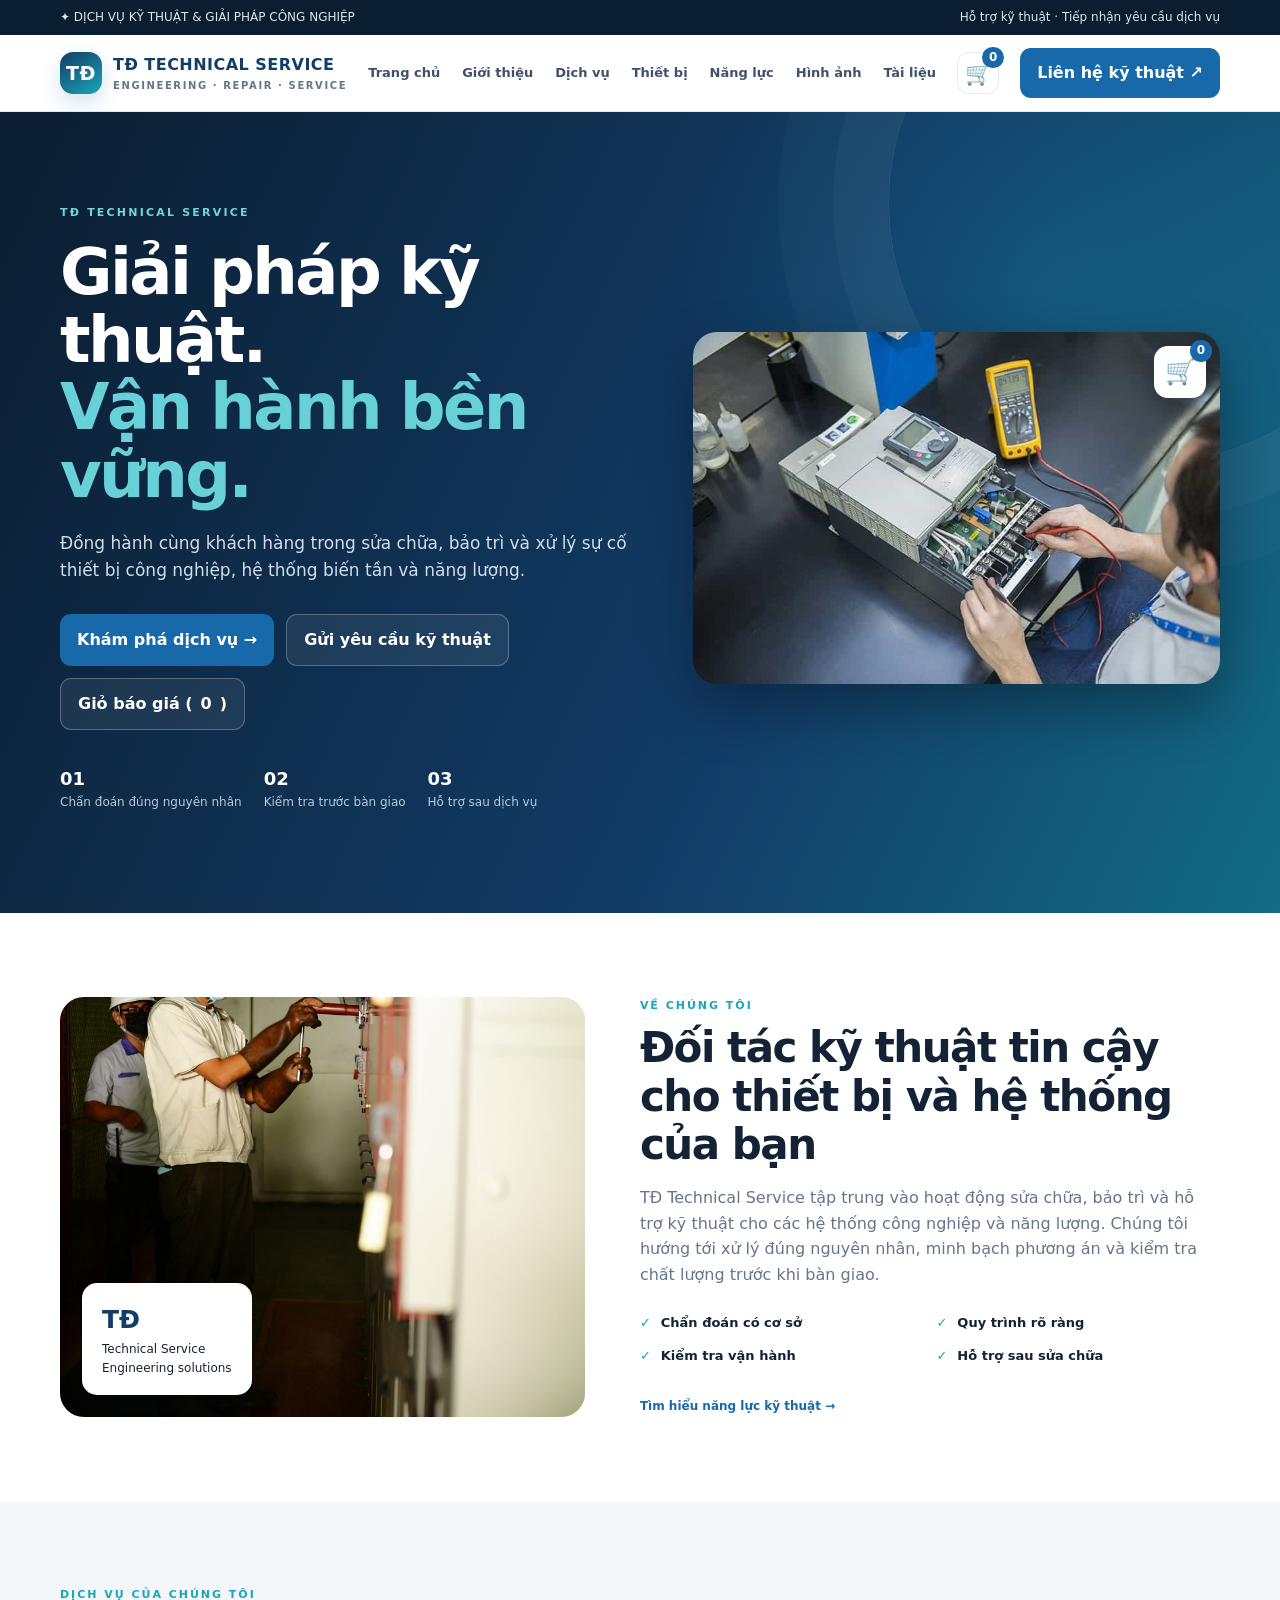
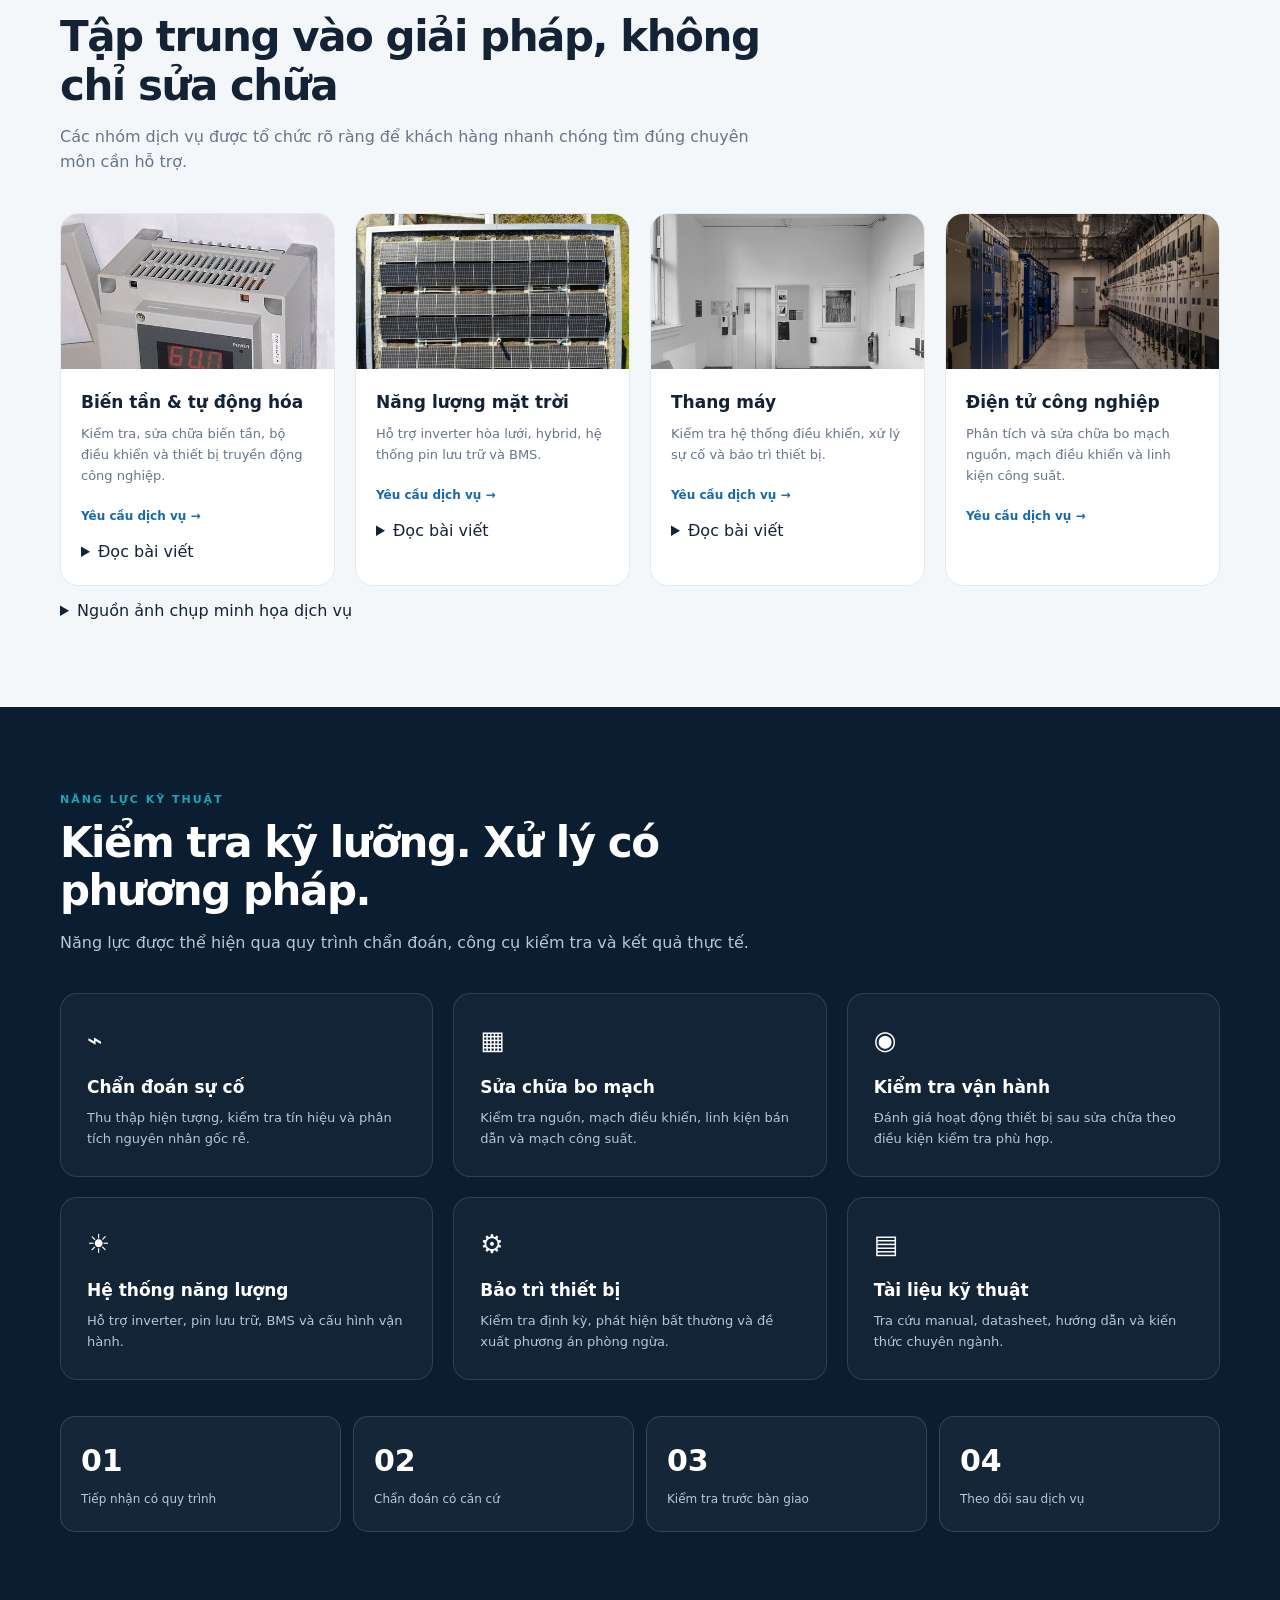
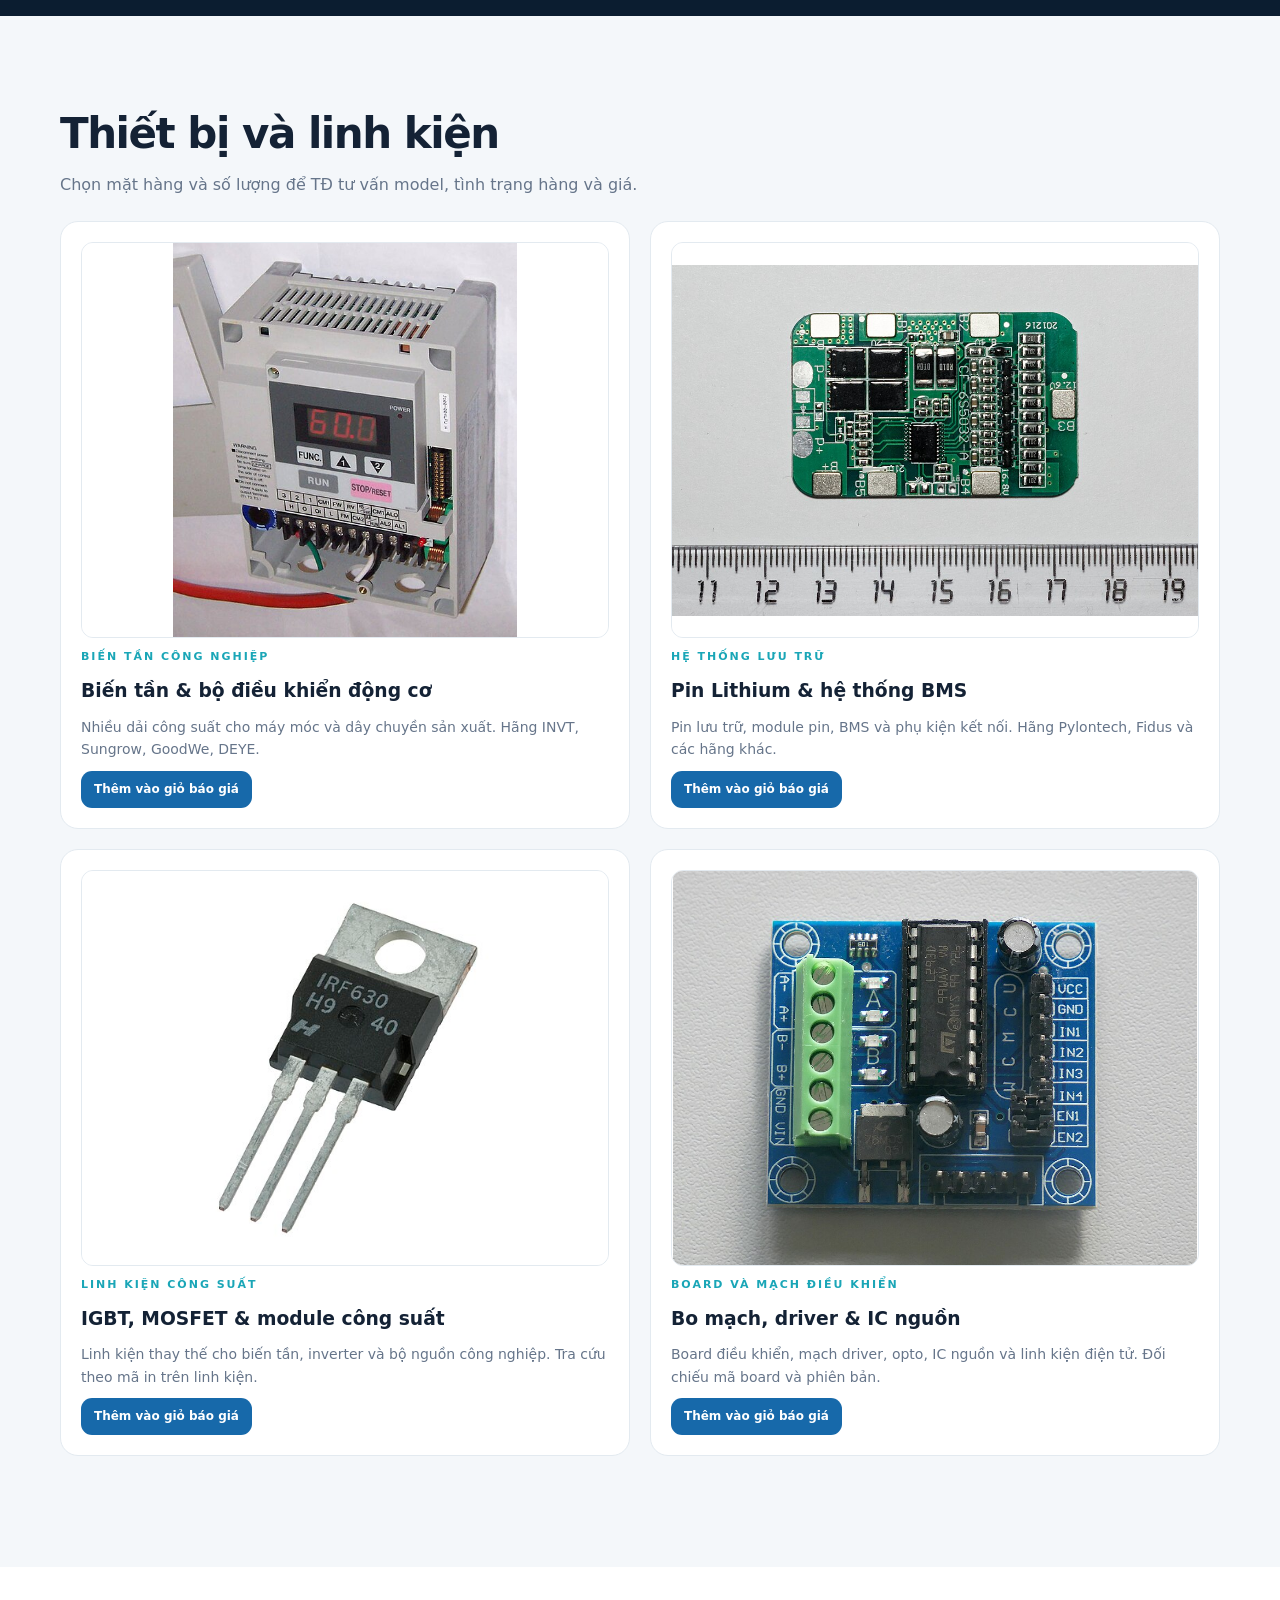
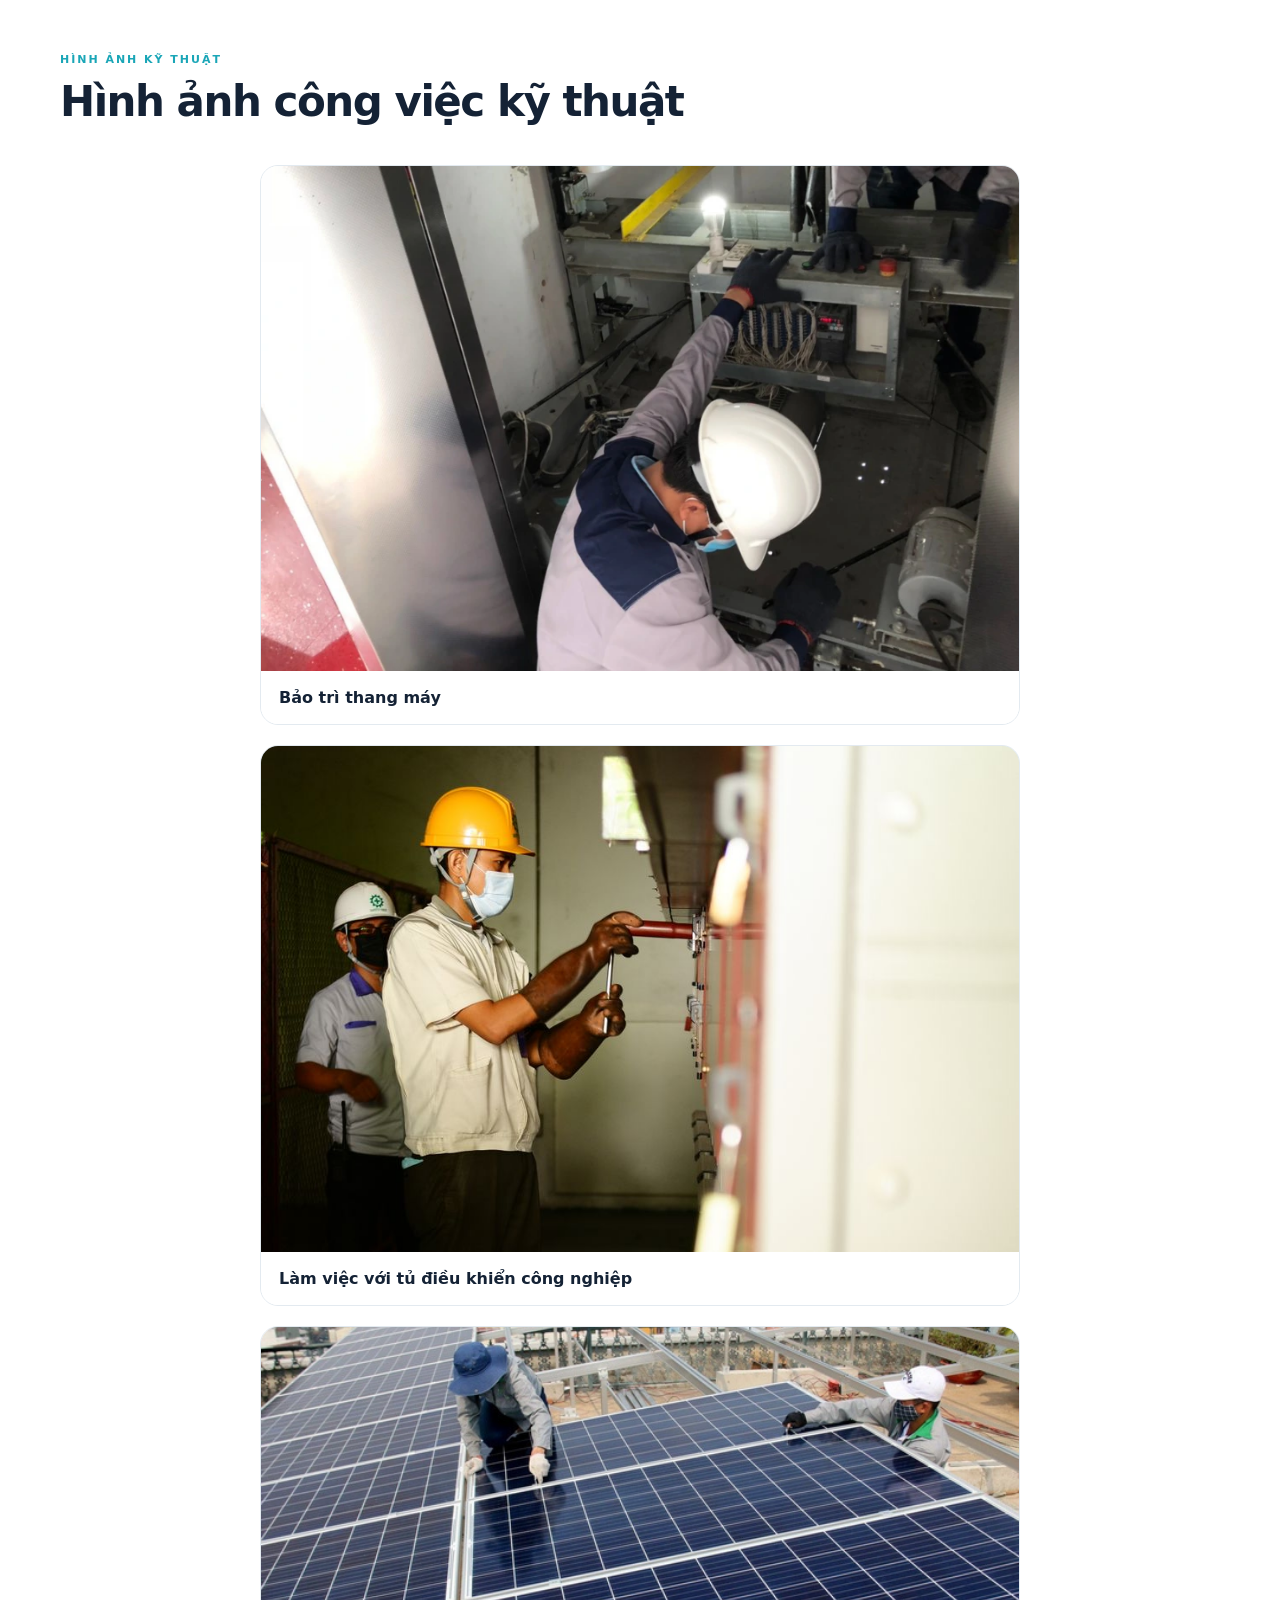
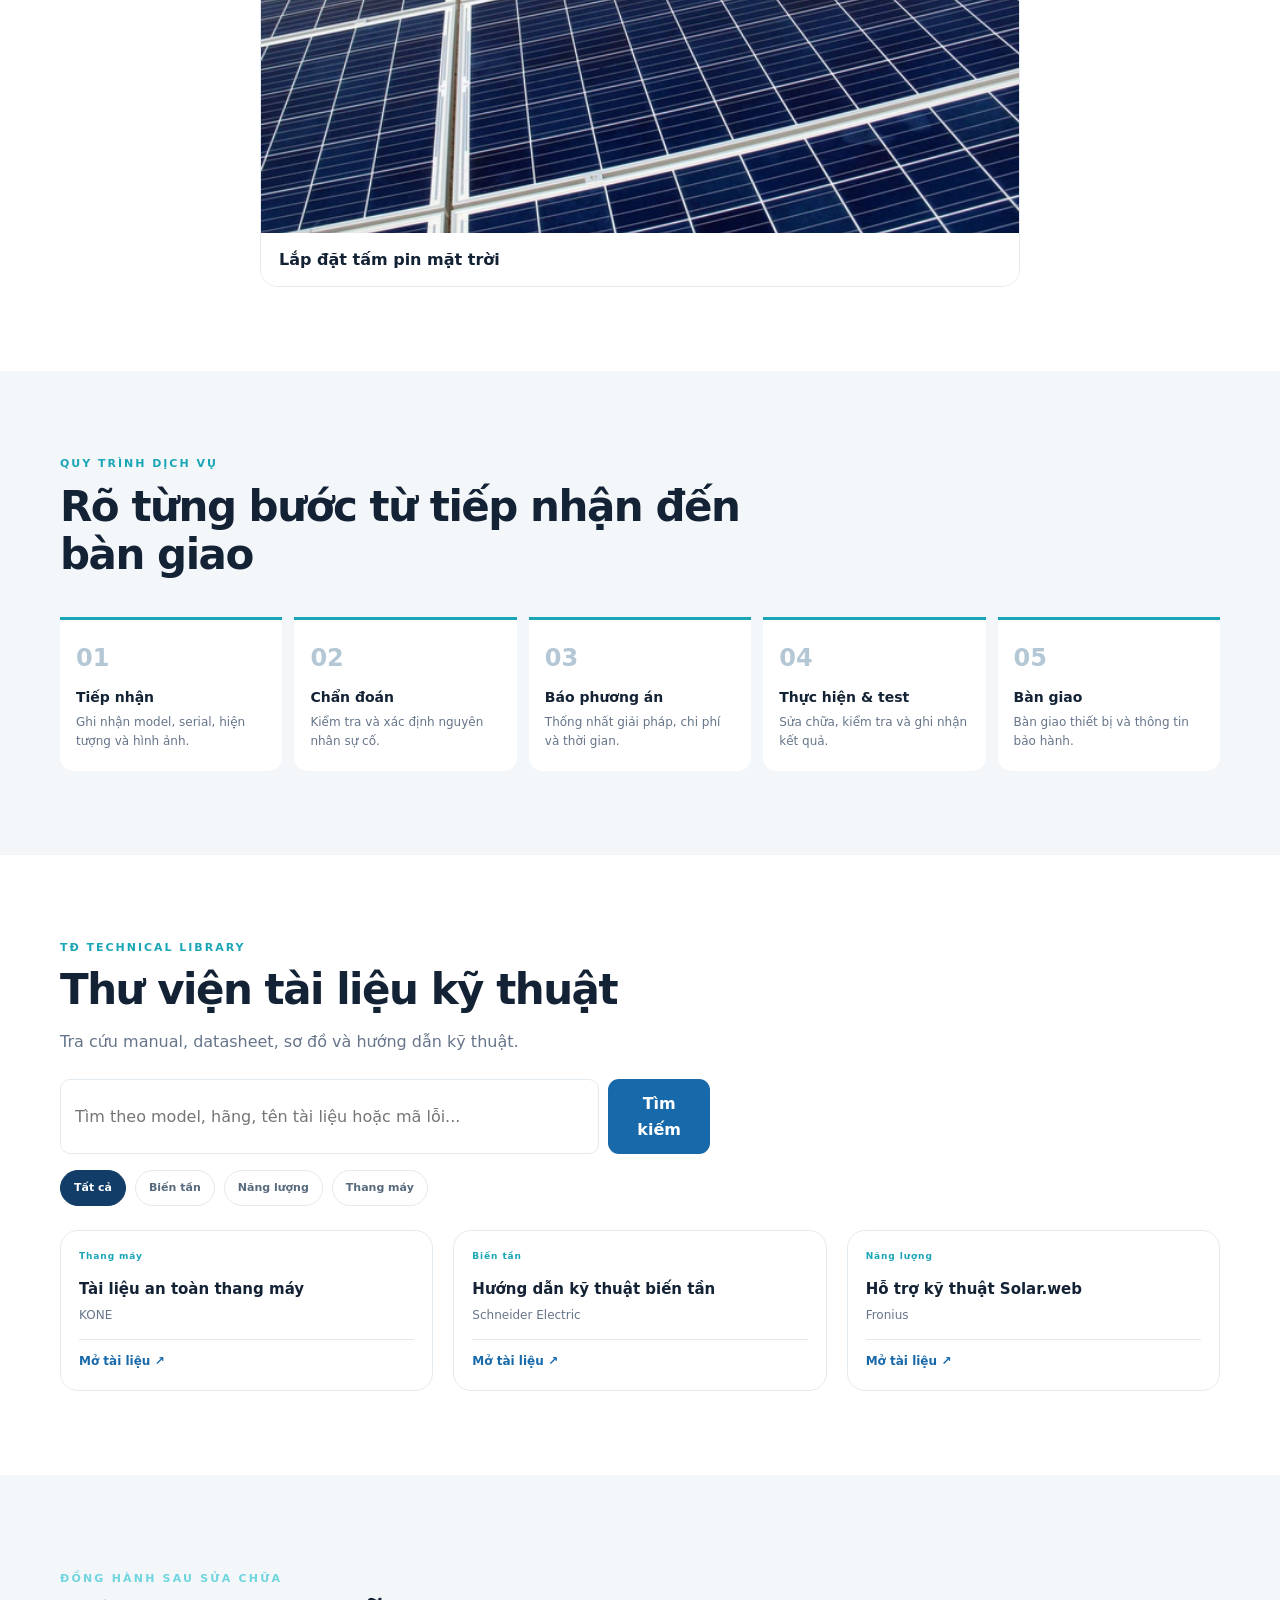
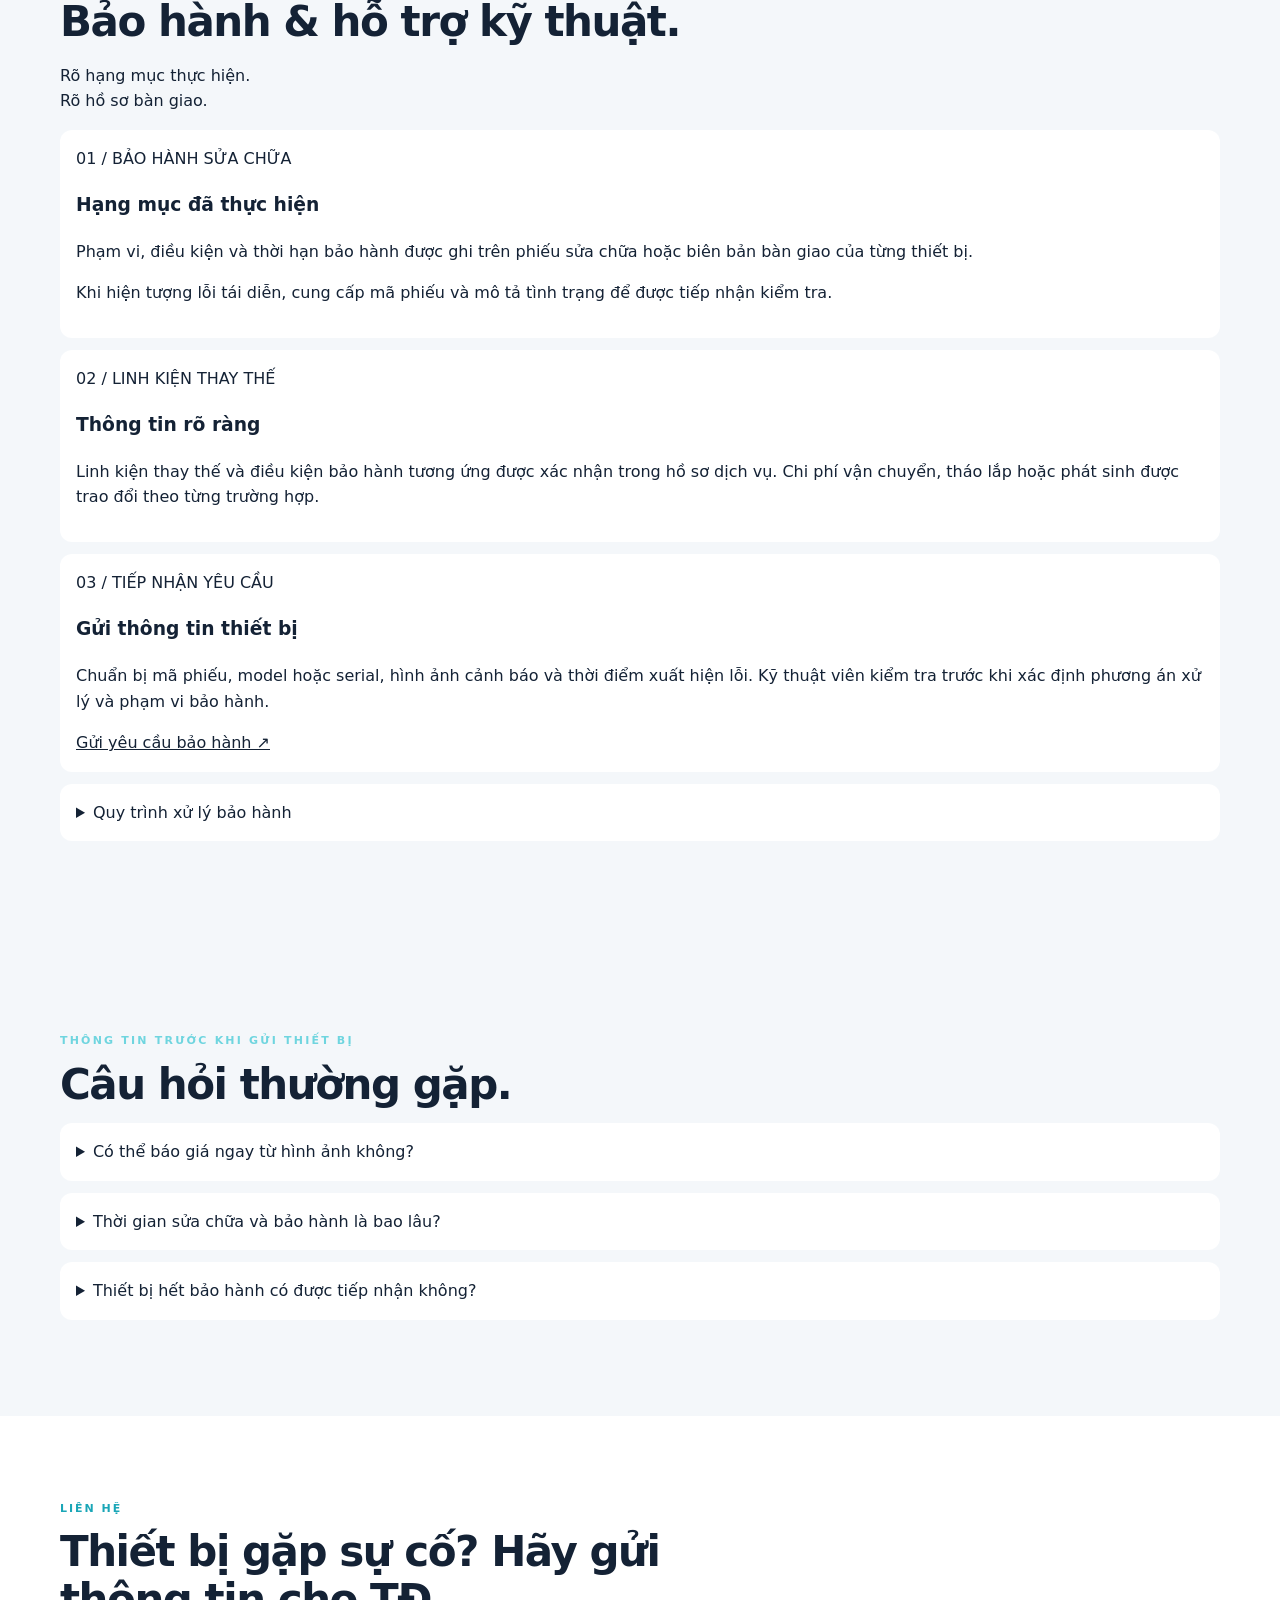
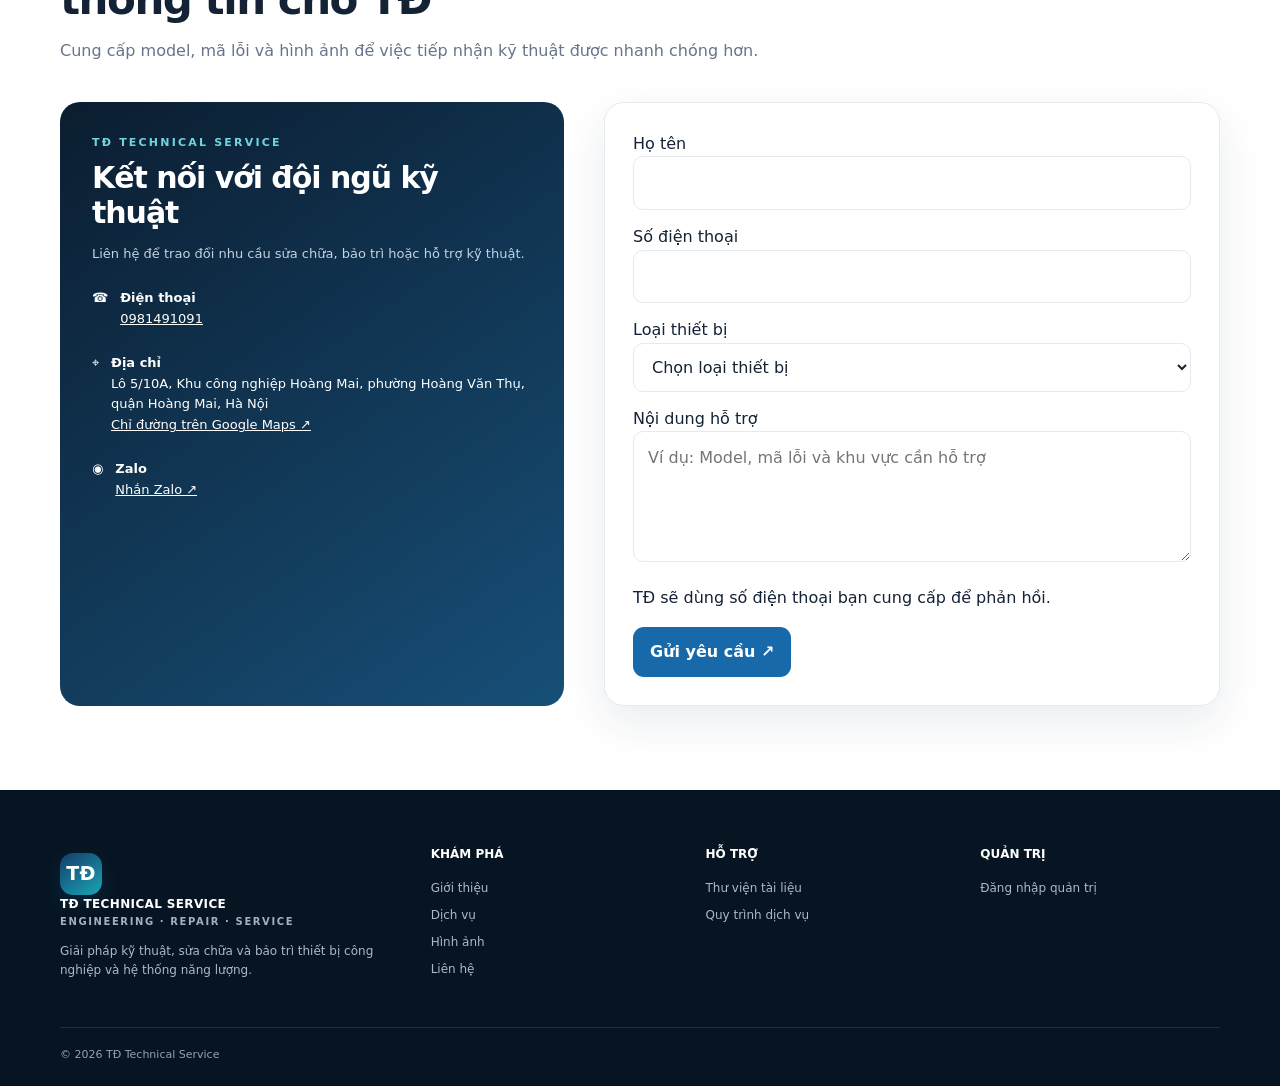
==== commit b4bb9be1: "Publish Supabase admin and clean unused website files" ====
--- a/index.html
+++ b/index.html
@@ -6,44 +6,84 @@
   <meta name="viewport" content="width=device-width, initial-scale=1">
   <meta name="description" content="TĐ Technical Service tiếp nhận sửa chữa, bảo trì thang máy, biến tần và inverter điện mặt trời. Gửi model và mã lỗi qua Zalo để trao đổi phương án kiểm tra.">
   <title>Sửa chữa thang máy, biến tần và năng lượng mặt trời | TĐ Technical Service</title>
-  <style>
-:root{--ink:#142235;--muted:#66758a;--blue:#123d68;--blue2:#1769aa;--cyan:#1aa6b7;--bg:#f4f7fa;--line:#e3eaf0;--white:#fff;--dark:#0b1d30;--orange:#f0a43a;--radius:18px;--shadow:0 16px 45px rgba(17,42,67,.09)}*{box-sizing:border-box}html{scroll-behavior:smooth}body{margin:0;font-family:Inter,ui-sans-serif,system-ui,-apple-system,"Segoe UI",Arial,sans-serif;color:var(--ink);background:#fff;line-height:1.6}a{color:inherit;text-decoration:none}button,input,textarea,select{font:inherit}.wrap{width:min(1160px,calc(100% - 40px));margin:auto}.topbar{background:var(--dark);color:#dce7f2;font-size:12px;padding:8px 0}.topbar .wrap{display:flex;justify-content:space-between;gap:16px}.nav{position:sticky;top:0;z-index:20;background:rgba(255,255,255,.94);backdrop-filter:blur(12px);border-bottom:1px solid var(--line)}.navin{height:76px;display:flex;align-items:center;justify-content:space-between;gap:24px}.brand{display:flex;align-items:center;gap:11px;font-weight:850;letter-spacing:.03em;color:var(--blue)}.brandmark{width:42px;height:42px;border-radius:13px;background:linear-gradient(145deg,var(--blue),var(--cyan));display:grid;place-items:center;color:white;font-weight:900;font-size:19px;box-shadow:0 8px 20px #1769aa30}.brand small{display:block;font-size:10px;letter-spacing:.16em;color:var(--muted);font-weight:700}.links{display:flex;align-items:center;gap:22px;font-size:13px;font-weight:700;color:#40516a}.links a:hover,.links a.active{color:var(--blue2)}.navcta,.btn{border:0;border-radius:11px;padding:12px 17px;background:var(--blue2);color:#fff;font-weight:800;cursor:pointer;display:inline-flex;align-items:center;justify-content:center;gap:8px;transition:.2s}.navcta:hover,.btn:hover{transform:translateY(-2px);box-shadow:0 10px 22px #1769aa30}.btn.light{background:#fff;color:var(--blue);border:1px solid var(--line)}.btn.dark{background:var(--dark)}.btn.small{padding:9px 13px;font-size:12px}.menu{display:none;background:white;border:1px solid var(--line);border-radius:10px;padding:9px 12px}.hero{background:radial-gradient(circle at 82% 22%,#1c9dbb35,transparent 30%),linear-gradient(115deg,#0b1d30 0%,#123d68 62%,#126c85 100%);color:white;overflow:hidden;position:relative}.hero:after{content:"";position:absolute;width:520px;height:520px;border:1px solid #ffffff18;border-radius:50%;right:-130px;top:-170px;box-shadow:0 0 0 55px #ffffff08,0 0 0 110px #ffffff05}.hero-grid{display:grid;grid-template-columns:1.05fr .95fr;gap:50px;align-items:center;padding:92px 0 100px;position:relative;z-index:1}.eyebrow{font-size:11px;text-transform:uppercase;letter-spacing:.2em;font-weight:850;color:#6fd5df}.hero h1{font-size:clamp(38px,5vw,64px);line-height:1.06;letter-spacing:-.04em;margin:17px 0 20px}.hero p{color:#d0deeb;max-width:570px;font-size:17px}.hero-actions{display:flex;gap:12px;flex-wrap:wrap;margin-top:30px}.hero .btn.light{background:#ffffff12;color:white;border-color:#ffffff40}.hero-note{display:flex;gap:22px;margin-top:35px;color:#b9cbdc;font-size:12px}.hero-note strong{display:block;color:white;font-size:18px}.hero-art{min-height:390px;position:relative;display:grid;place-items:center}.machine{width:min(100%,450px);height:310px;border:1px solid #ffffff35;border-radius:26px;background:linear-gradient(140deg,#ffffff20,#ffffff08);backdrop-filter:blur(8px);padding:20px;box-shadow:0 30px 80px #0005;transform:rotate(-3deg)}.machine-top{display:flex;justify-content:space-between;color:#cfe2ee;font-size:11px;letter-spacing:.13em}.machine-screen{margin:25px auto 18px;width:78%;height:125px;border:7px solid #263d51;border-radius:13px;background:linear-gradient(145deg,#122d42,#071a28);display:grid;place-items:center;color:#70e0d6;text-align:center;box-shadow:inset 0 0 30px #16a6b755}.screen-num{font-size:43px;font-weight:800;letter-spacing:.08em}.machine-bars{display:flex;gap:9px}.machine-bars i{display:block;height:8px;border-radius:9px;background:#58c8d1;flex:1;opacity:.8}.float-tag{position:absolute;background:white;color:var(--blue);border-radius:13px;padding:13px 16px;box-shadow:var(--shadow);font-size:12px;font-weight:800}.float-tag.one{left:-5px;top:36px}.float-tag.two{right:-8px;bottom:36px}.section{padding:84px 0}.section.soft{background:var(--bg)}.section.dark{background:var(--dark);color:white}.section-head{max-width:700px;margin-bottom:38px}.kicker{font-size:11px;letter-spacing:.18em;text-transform:uppercase;color:var(--cyan);font-weight:900}.section h2{font-size:clamp(28px,3.5vw,42px);letter-spacing:-.035em;line-height:1.15;margin:10px 0 14px}.section-head p{color:var(--muted);margin:0}.section.dark .section-head p{color:#b8c7d7}.grid{display:grid;gap:20px}.services{grid-template-columns:repeat(4,1fr)}.service-card,.plain-card,.project-card,.doc-card,.article-card{background:white;border:1px solid var(--line);border-radius:var(--radius);overflow:hidden;transition:.25s}.service-card:hover,.project-card:hover,.doc-card:hover,.article-card:hover{transform:translateY(-5px);box-shadow:var(--shadow)}.service-visual{height:155px;display:grid;place-items:center;background:linear-gradient(140deg,#dcebf4,#eff6f8);position:relative;overflow:hidden}.service-visual:before,.service-visual:after{content:"";position:absolute;border:1px solid #1769aa30;border-radius:50%;width:160px;height:160px}.service-visual:after{width:110px;height:110px}.service-icon{font-size:48px;z-index:1}.service-body{padding:20px}.service-body h3{font-size:17px;margin:0 0 8px}.service-body p{font-size:13px;color:var(--muted);margin:0 0 15px}.more{color:var(--blue2);font-size:12px;font-weight:850}.about-grid{display:grid;grid-template-columns:.95fr 1.05fr;gap:55px;align-items:center}.about-visual{min-height:400px;border-radius:24px;background:linear-gradient(145deg,#dceaf3,#b8d5e2);position:relative;overflow:hidden;display:grid;place-items:center}.about-visual .bigicon{font-size:140px;filter:drop-shadow(0 20px 15px #123d6830)}.about-stamp{position:absolute;bottom:22px;left:22px;background:white;border-radius:15px;padding:17px 20px;box-shadow:var(--shadow);font-size:12px}.about-stamp strong{display:block;font-size:25px;color:var(--blue)}.checks{display:grid;grid-template-columns:1fr 1fr;gap:13px;margin:25px 0}.check{display:flex;gap:10px;font-size:13px;font-weight:700}.check b{color:var(--cyan)}.stats{display:grid;grid-template-columns:repeat(4,1fr);gap:12px;margin-top:36px}.stat{border:1px solid #ffffff24;background:#ffffff0b;border-radius:15px;padding:20px}.stat strong{font-size:30px;display:block}.stat span{font-size:12px;color:#b9c9d8}.cap-grid{grid-template-columns:repeat(3,1fr)}.cap{padding:26px;border:1px solid #ffffff20;border-radius:17px;background:#ffffff09}.cap .ico{font-size:26px}.cap h3{font-size:17px;margin:12px 0 7px}.cap p{color:#b7c6d5;font-size:13px;margin:0}.projects{grid-template-columns:repeat(3,1fr)}.project-image{height:185px;background:linear-gradient(145deg,#d8e8f1,#a8c5d5);display:grid;place-items:center;font-size:65px}.project-body{padding:20px}.project-body small{color:var(--cyan);font-size:10px;font-weight:900;letter-spacing:.12em}.project-body h3{margin:7px 0;font-size:17px}.project-body p{font-size:13px;color:var(--muted);margin:0}.steps{display:grid;grid-template-columns:repeat(5,1fr);gap:12px}.step{padding:19px 16px;border-top:3px solid var(--cyan);background:white;border-radius:0 0 14px 14px}.step b{font-size:24px;color:#b4c7d5}.step h3{font-size:14px;margin:8px 0 5px}.step p{font-size:12px;color:var(--muted);margin:0}.library-top{display:flex;align-items:end;justify-content:space-between;gap:20px;margin-bottom:25px}.searchbar{display:flex;gap:9px;max-width:650px;width:100%}.searchbar input,.field input,.field textarea,.field select{width:100%;padding:13px 14px;border:1px solid var(--line);border-radius:10px;background:white;color:var(--ink);outline:none}.searchbar input:focus,.field input:focus,.field textarea:focus,.field select:focus{border-color:var(--cyan);box-shadow:0 0 0 3px #1aa6b71b}.filters{display:flex;gap:9px;flex-wrap:wrap;margin:16px 0 24px}.filter{border:1px solid var(--line);border-radius:99px;background:white;padding:8px 13px;font-size:11px;font-weight:800;color:#586a7e;cursor:pointer}.filter.active{background:var(--blue);color:white;border-color:var(--blue)}.docs{grid-template-columns:repeat(3,1fr)}.doc-card{padding:18px}.doc-head{display:flex;justify-content:space-between;align-items:center}.fileico{width:43px;height:48px;border-radius:9px;background:#fff0ee;color:#d9534f;display:grid;place-items:center;font-size:11px;font-weight:900}.doc-tag{font-size:9px;letter-spacing:.1em;color:var(--cyan);font-weight:900}.doc-card h3{font-size:15px;margin:14px 0 5px}.doc-card p{font-size:12px;color:var(--muted);margin:0 0 14px}.doc-meta{display:flex;justify-content:space-between;align-items:center;border-top:1px solid var(--line);padding-top:12px;color:#7a8796;font-size:10px}.articles{grid-template-columns:repeat(3,1fr)}.article-image{height:145px;background:linear-gradient(145deg,#dcebf3,#b5cedd);display:grid;place-items:center;font-size:52px}.article-body{padding:18px}.article-body small{color:var(--cyan);font-weight:900;font-size:10px}.article-body h3{font-size:16px;margin:8px 0}.article-body p{font-size:12px;color:var(--muted);margin:0}.contact-grid{display:grid;grid-template-columns:.9fr 1.1fr;gap:40px}.contact-info{background:linear-gradient(145deg,#0b1d30,#174f78);color:white;padding:32px;border-radius:20px}.contact-info p{color:#c3d3e1;font-size:13px}.contact-line{display:flex;gap:12px;margin-top:23px;font-size:13px}.contact-form{background:white;border:1px solid var(--line);border-radius:20px;padding:28px;box-shadow:var(--shadow)}.form-grid{display:grid;grid-template-columns:1fr 1fr;gap:14px}.field{display:grid;gap:6px}.field.full{grid-column:1/-1}.field label{font-size:11px;font-weight:800;color:#506177}.field textarea{min-height:110px;resize:vertical}.footer{background:#071522;color:#d3deea;padding:55px 0 22px}.footer-grid{display:grid;grid-template-columns:1.4fr 1fr 1fr 1fr;gap:35px}.footer p,.footer a{font-size:12px;color:#a9bacb}.footer h4{font-size:12px;color:white;margin:0 0 15px}.footer a{display:block;margin:8px 0}.copyright{border-top:1px solid #ffffff1b;margin-top:35px;padding-top:18px;color:#8fa3b7;font-size:11px;display:flex;justify-content:space-between}.admin-login{max-width:430px;margin:60px auto;background:white;padding:30px;border:1px solid var(--line);border-radius:20px;box-shadow:var(--shadow)}.admin-layout{display:grid;grid-template-columns:230px 1fr;min-height:650px;border:1px solid var(--line);border-radius:18px;overflow:hidden;background:white}.sidebar{background:#0c2034;color:#d9e5ef;padding:22px}.sidebar h3{font-size:13px;letter-spacing:.08em}.sideitem{padding:11px 12px;border-radius:9px;font-size:12px;cursor:pointer;margin:5px 0;color:#b8c9d8}.sideitem.active,.sideitem:hover{background:#ffffff18;color:white}.admin-main{padding:28px}.admin-stats{display:grid;grid-template-columns:repeat(4,1fr);gap:12px}.admin-stat{padding:17px;border:1px solid var(--line);border-radius:13px}.admin-stat strong{font-size:25px;display:block}.admin-stat span{font-size:11px;color:var(--muted)}.admin-table{width:100%;border-collapse:collapse;margin-top:20px;font-size:12px}.admin-table th,.admin-table td{text-align:left;padding:13px 10px;border-bottom:1px solid var(--line)}.admin-table th{color:#718096;font-size:10px;text-transform:uppercase}.pill{display:inline-block;padding:4px 8px;border-radius:99px;background:#e8f7f1;color:#16805a;font-size:10px;font-weight:800}.pill.draft{background:#fff4df;color:#a56a10}.hidden{display:none!important}.toast{position:fixed;bottom:22px;right:22px;background:#102b44;color:white;padding:13px 18px;border-radius:11px;box-shadow:var(--shadow);z-index:80;font-size:13px}.modal{position:fixed;inset:0;background:#071522aa;z-index:70;display:grid;place-items:center;padding:20px}.modalbox{background:white;border-radius:18px;padding:25px;width:min(520px,100%);max-height:90vh;overflow:auto}.modalhead{display:flex;justify-content:space-between;align-items:center}.close{border:0;background:#edf2f6;border-radius:9px;padding:7px 11px;cursor:pointer}.mobile-only{display:none}
-@media(max-width:980px){.links{gap:12px;font-size:11px}.services{grid-template-columns:repeat(2,1fr)}.docs,.projects,.articles{grid-template-columns:repeat(2,1fr)}.hero-grid{gap:25px}.steps{grid-template-columns:repeat(3,1fr)}}
-@media(max-width:720px){.topbar .wrap{justify-content:center}.topbar .wrap span:last-child{display:none}.navin{height:66px}.menu{display:block}.links{display:none;position:absolute;top:66px;left:0;right:0;background:white;padding:18px 22px;border-bottom:1px solid var(--line);flex-direction:column;align-items:stretch}.links.open{display:flex}.links a{padding:8px}.navcta{display:none}.hero-grid,.about-grid,.contact-grid{grid-template-columns:1fr}.hero-grid{padding:65px 0 70px}.hero-art{min-height:300px}.machine{height:260px}.machine-screen{height:95px}.screen-num{font-size:32px}.section{padding:62px 0}.services,.docs,.projects,.articles,.cap-grid{grid-template-columns:1fr}.steps{grid-template-columns:1fr 1fr}.stats{grid-template-columns:1fr 1fr}.library-top{display:block}.searchbar{margin-top:18px}.footer-grid{grid-template-columns:1fr 1fr}.form-grid{grid-template-columns:1fr}.admin-layout{grid-template-columns:1fr}.sidebar{display:flex;overflow:auto;gap:5px;padding:10px}.sidebar h3{display:none}.sideitem{white-space:nowrap}.admin-main{padding:17px}.admin-stats{grid-template-columns:1fr 1fr}.admin-table{font-size:10px}.admin-table th,.admin-table td{padding:9px 5px}.copyright{display:block}.copyright span{display:block;margin:5px 0}.mobile-only{display:block}}
-
-[hidden]{display:none!important}
-.skip-link{position:fixed;left:12px;top:12px;z-index:30;background:white;padding:8px;transform:translateY(-150%)}
-.skip-link:focus{transform:none}
-section[id]{scroll-margin-top:82px}
-.hero-art{min-height:0}
-.hero-art img{width:100%;height:auto;border-radius:24px;box-shadow:0 24px 56px #0005}
-.about-visual{min-height:0;aspect-ratio:5/4}
-.about-visual img,.service-visual img,.project-image img{width:100%;height:100%;object-fit:cover}
-.about-visual img{position:absolute;inset:0}
-.service-visual:before,.service-visual:after{display:none}
-.photo-credits,.service-card details,.retained details{margin-top:12px}
-summary{cursor:pointer}
-.photo-credits a,.project-body a,.service-card details a,.retained a,.contact-info a{text-decoration:underline}
-.contact-form .field{display:block;margin-bottom:14px}
-.retained .cards,.retained .steps{display:grid;gap:14px}
-.retained article,.retained details{background:white;border-radius:12px;padding:16px;margin:12px 0}
-#noDocs{margin-top:18px;color:var(--muted)}
-@media(max-width:720px){.hero-art{min-height:0}}
-</style>
+  <link rel="stylesheet" href="style.css">
 </head>
 <body>
 <a class="skip-link" href="#publicSite">Chuyển đến nội dung</a>
 <div class="topbar"><div class="wrap"><span>✦ DỊCH VỤ KỸ THUẬT & GIẢI PHÁP CÔNG NGHIỆP</span><span>Hỗ trợ kỹ thuật · Tiếp nhận yêu cầu dịch vụ</span></div></div>
-<header class="nav"><div class="wrap navin"><a class="brand" href="#home"><span class="brandmark">TĐ</span><span>TĐ TECHNICAL SERVICE<small>ENGINEERING · REPAIR · SERVICE</small></span></a><button class="menu menu-toggle" type="button" aria-controls="main-nav" aria-expanded="false" aria-label="Menu">☰</button><nav id="main-nav" class="links" aria-label="Điều hướng chính"><a href="#home">Trang chủ</a><a href="#about">Giới thiệu</a><a href="#services">Dịch vụ</a><a href="#capabilities">Năng lực</a><a href="#projects">Hình ảnh</a><a href="#library">Tài liệu</a><a href="#knowledge">Kiến thức</a></nav><a class="navcta" href="#contact">Liên hệ kỹ thuật ↗</a></div></header>
+<header class="nav"><div class="wrap navin"><a class="brand" href="#home"><span class="brandmark">TĐ</span><span>TĐ TECHNICAL SERVICE<small>ENGINEERING · REPAIR · SERVICE</small></span></a><button class="menu menu-toggle" type="button" aria-controls="main-nav" aria-expanded="false" aria-label="Menu">☰</button><nav id="main-nav" class="links" aria-label="Điều hướng chính"><a href="#home">Trang chủ</a><a href="#about">Giới thiệu</a><a href="#services">Dịch vụ</a><a href="#products">Thiết bị</a><a href="#capabilities">Năng lực</a><a href="#projects">Hình ảnh</a><a href="#library">Tài liệu</a></nav><button class="nav-cart" type="button" data-open-cart aria-haspopup="dialog" aria-controls="quote-cart" aria-label="Giỏ báo giá, số lượng 0"><span aria-hidden="true">&#x1F6D2;</span><span class="hero-cart-count" data-cart-count aria-hidden="true">0</span></button><a class="navcta" href="#contact">Liên hệ kỹ thuật ↗</a></div></header>
 <main id="publicSite">
-<section class="hero" id="home"><div class="wrap hero-grid"><div><div class="eyebrow">TĐ TECHNICAL SERVICE</div><h1>Giải pháp kỹ thuật.<br><span style="color:#68d1d8">Vận hành bền vững.</span></h1><p>Đồng hành cùng khách hàng trong sửa chữa, bảo trì và xử lý sự cố thiết bị công nghiệp, hệ thống biến tần và năng lượng.</p><div class="hero-actions"><a class="btn" href="#services">Khám phá dịch vụ →</a><a class="btn light" href="#contact">Gửi yêu cầu kỹ thuật</a></div><div class="hero-note"><div><strong>01</strong>Chẩn đoán đúng nguyên nhân</div><div><strong>02</strong>Kiểm tra trước bàn giao</div><div><strong>03</strong>Hỗ trợ sau dịch vụ</div></div></div><div class="hero-art"><img src="images/kiem-tra-bien-tan.jpg" alt="Tay kỹ thuật viên dùng đồng hồ đo kiểm tra bên trong biến tần" width="800" height="534" fetchpriority="high"></div></div></section>
+<section class="hero" id="home"><div class="wrap hero-grid"><div><div class="eyebrow">TĐ TECHNICAL SERVICE</div><h1>Giải pháp kỹ thuật.<br><span style="color:#68d1d8">Vận hành bền vững.</span></h1><p>Đồng hành cùng khách hàng trong sửa chữa, bảo trì và xử lý sự cố thiết bị công nghiệp, hệ thống biến tần và năng lượng.</p><div class="hero-actions"><a class="btn" href="#services">Khám phá dịch vụ →</a><a class="btn light" href="#contact">Gửi yêu cầu kỹ thuật</a><button class="btn light" type="button" data-open-cart aria-haspopup="dialog" aria-controls="quote-cart">Giỏ báo giá (<span data-cart-count>0</span>)</button></div><div class="hero-note"><div><strong>01</strong>Chẩn đoán đúng nguyên nhân</div><div><strong>02</strong>Kiểm tra trước bàn giao</div><div><strong>03</strong>Hỗ trợ sau dịch vụ</div></div></div><div class="hero-art"><img src="images/kiem-tra-bien-tan.jpg" alt="Tay kỹ thuật viên dùng đồng hồ đo kiểm tra bên trong biến tần" width="800" height="534" fetchpriority="high"><button class="hero-cart" id="hero-cart" type="button" data-open-cart aria-haspopup="dialog" aria-controls="quote-cart" aria-label="Giỏ báo giá, số lượng 0"><span aria-hidden="true">&#x1F6D2;</span><span class="hero-cart-count" data-cart-count aria-hidden="true">0</span></button></div></div></section>
+<dialog class="quote-cart" id="quote-cart" aria-labelledby="quote-cart-title">
+  <div class="quote-cart-header">
+    <h3 id="quote-cart-title">Giỏ báo giá</h3>
+    <form method="dialog"><button class="btn light small" id="quote-close" autofocus>Đóng</button></form>
+  </div>
+  <p id="quote-empty">Giỏ chưa có mặt hàng.</p>
+  <ul id="quote-items"></ul>
+  <button id="quote-continue" class="btn" type="button" disabled>Điền thông tin gửi báo giá</button>
+  <p class="quote-status" id="quote-status" role="status"></p>
+</dialog>
 <section class="section" id="about"><div class="wrap about-grid"><div class="about-visual"><img src="images/tu-dien-tu-lieu.jpg" alt="Hai kỹ thuật viên làm việc trước tủ điều khiển công nghiệp" loading="lazy"><div class="about-stamp"><strong>TĐ</strong>Technical Service<br>Engineering solutions</div></div><div><div class="kicker">VỀ CHÚNG TÔI</div><h2>Đối tác kỹ thuật tin cậy cho thiết bị và hệ thống của bạn</h2><p style="color:var(--muted)">TĐ Technical Service tập trung vào hoạt động sửa chữa, bảo trì và hỗ trợ kỹ thuật cho các hệ thống công nghiệp và năng lượng. Chúng tôi hướng tới xử lý đúng nguyên nhân, minh bạch phương án và kiểm tra chất lượng trước khi bàn giao.</p><div class="checks"><div class="check"><b>✓</b> Chẩn đoán có cơ sở</div><div class="check"><b>✓</b> Quy trình rõ ràng</div><div class="check"><b>✓</b> Kiểm tra vận hành</div><div class="check"><b>✓</b> Hỗ trợ sau sửa chữa</div></div><a class="more" href="#capabilities">Tìm hiểu năng lực kỹ thuật →</a></div></div></section>
-<section class="section soft" id="services"><div class="wrap"><div class="section-head"><div class="kicker">DỊCH VỤ CỦA CHÚNG TÔI</div><h2>Tập trung vào giải pháp, không chỉ sửa chữa</h2><p>Các nhóm dịch vụ được tổ chức rõ ràng để khách hàng nhanh chóng tìm đúng chuyên môn cần hỗ trợ.</p></div><div class="grid services"><article class="service-card"><div class="service-visual"><img class="service-image" src="images/bien-tan.jpg" alt="biến tần điều khiển động cơ" width="480" height="250" loading="lazy"></div><div class="service-body"><h3>Biến tần & tự động hóa</h3><p>Kiểm tra, sửa chữa biến tần, bộ điều khiển và thiết bị truyền động công nghiệp.</p><a class="more" href="#contact">Yêu cầu dịch vụ →</a><details><summary>Đọc bài viết</summary><div class="service-article"><h4>Kiểm tra và sửa chữa biến tần</h4><p>Biến tần điều khiển tốc độ động cơ trong nhiều hệ thống sản xuất. Khi thiết bị báo lỗi hoặc hoạt động không ổn định, cần xem xét cả biến tần và điều kiện vận hành để lựa chọn phương án xử lý.</p><h5>Dấu hiệu cần kiểm tra</h5><p>Thiết bị không lên nguồn, không nhận lệnh chạy, dừng khi mang tải hoặc hiển thị cảnh báo. Mã lỗi cần được đối chiếu theo đúng hãng và model thiết bị.</p><h5>Nội dung tiếp nhận và kiểm tra</h5><p>Ghi nhận mã lỗi, thông số động cơ, tải sử dụng và lịch sử sự cố. Kiểm tra tình trạng thiết bị, đánh giá khả năng sửa chữa, cài đặt thông số hoặc đề xuất thay thế phù hợp.</p><h5>Thông tin cần chuẩn bị</h5><p>Gửi ảnh tem model, công suất, màn hình mã lỗi và mô tả thời điểm xảy ra lỗi. Không tự tháo thiết bị hoặc chạm vào đầu nối điện; việc kiểm tra bên trong cần do kỹ thuật viên thực hiện.</p><div class="quick-tips"><h5>Lỗi thường gặp & cách xử lý tạm thời</h5><p class="tip-intro">Kiểm tra bên ngoài, theo hướng dẫn đúng model. Các bước dưới đây không thay thế việc chẩn đoán kỹ thuật.</p><h6>Cảnh báo nhiệt độ cao</h6><p>Dừng máy theo quy trình vận hành. Quan sát bên ngoài và dọn vật đang che cửa thông gió của tủ, không mở tủ hoặc chạm thiết bị. Để kỹ thuật kiểm tra nếu cảnh báo còn xuất hiện.</p><h6>Có nguồn nhưng không chạy</h6><p>Người vận hành kiểm tra trạng thái cho phép chạy trên HMI theo hướng dẫn của máy. Không đổi chế độ điều khiển hoặc đấu tắt tín hiệu liên động.</p><h6>Mã lỗi xuất hiện rồi lặp lại</h6><p>Chụp mã lỗi và tem model, ghi thời điểm phát sinh. Không reset liên tục hoặc tự tăng giới hạn dòng; cần tìm nguyên nhân trước khi chạy lại.</p><p class="tip-stop">Nếu có mùi khét, khói, tia lửa hoặc tiếng động bất thường, ngừng sử dụng, giữ khoảng cách và gọi kỹ thuật. Không mở tủ điện hoặc tháo thiết bị.</p><p class="tip-source">Tham khảo: <a href="https://www.se.com/ca/en/faqs/FA311478/" target="_blank" rel="noopener noreferrer">Schneider Electric: cảnh báo quá nhiệt</a>.</p></div><a class="service-contact" href="#contact">Yêu cầu tư vấn sửa chữa ↗</a></div></details></div></article><article class="service-card"><div class="service-visual"><img class="service-image" src="images/solar.jpg" alt="hệ thống pin mặt trời trên mái" width="480" height="250" loading="lazy"></div><div class="service-body"><h3>Năng lượng mặt trời</h3><p>Hỗ trợ inverter hòa lưới, hybrid, hệ thống pin lưu trữ và BMS.</p><a class="more" href="#contact">Yêu cầu dịch vụ →</a><details><summary>Đọc bài viết</summary><div class="service-article"><h4>Kiểm tra inverter và hệ thống năng lượng mặt trời</h4><p>Hệ thống điện mặt trời cần được kiểm tra khi inverter báo lỗi, ngừng phát điện hoặc sản lượng thay đổi bất thường so với điều kiện vận hành tương đương. Đánh giá thực tế giúp xác định phạm vi bảo trì và sửa chữa.</p><h5>Dấu hiệu cần kiểm tra</h5><p>Inverter không hoạt động, liên tục mất kết nối hoặc xuất hiện thông báo lỗi. Sản lượng giảm cần được xem xét cùng thời tiết, tình trạng che bóng và dữ liệu giám sát.</p><h5>Nội dung tiếp nhận và kiểm tra</h5><p>Tiếp nhận dữ liệu vận hành, model inverter và lịch sử cảnh báo. Kiểm tra inverter cùng các hạng mục liên quan trong phạm vi thống nhất, sau đó đề xuất bảo trì hoặc xử lý thiết bị.</p><h5>Thông tin cần chuẩn bị</h5><p>Gửi ảnh tem inverter, mã lỗi, công suất hệ thống và ảnh hoặc dữ liệu từ ứng dụng giám sát. Không tự tháo đầu nối hay can thiệp phần điện DC; tấm pin có thể vẫn tạo điện khi có ánh sáng.</p><div class="quick-tips"><h5>Lỗi thường gặp & cách xử lý tạm thời</h5><p class="tip-intro">Kiểm tra bên ngoài, theo hướng dẫn đúng model. Các bước dưới đây không thay thế việc chẩn đoán kỹ thuật.</p><h6>Ứng dụng hiển thị offline</h6><p>Kiểm tra Internet tại nhà và trạng thái router. Nếu vừa đổi tên hoặc mật khẩu Wi-Fi, kết nối lại qua ứng dụng chính thức theo hướng dẫn đúng model; không cần đóng cắt nguồn inverter chỉ để sửa mạng.</p><h6>Sản lượng giảm trong thời gian ngắn</h6><p>So sánh dữ liệu vào thời điểm có nắng tương đương, xem thời tiết và bóng che từ vị trí an toàn. Không leo mái hoặc tự tháo tấm pin để kiểm tra.</p><h6>Inverter có thông báo lỗi</h6><p>Lưu mã lỗi và thời điểm; gửi ảnh cho kỹ thuật. Không tự rút giắc DC hay bật tắt aptomat liên tục. Offline trên ứng dụng chưa đủ để kết luận inverter ngừng phát điện.</p><p class="tip-stop">Nếu có mùi khét, khói, tia lửa hoặc tiếng động bất thường, ngừng sử dụng, giữ khoảng cách và gọi kỹ thuật. Không mở tủ điện hoặc tháo thiết bị.</p><p class="tip-source">Tham khảo: <a href="https://www.fronius.com/en/help-center/solar-energy/apps-software/support-solar-web" target="_blank" rel="noopener noreferrer">Fronius: hỗ trợ Solar.web</a>.</p></div><a class="service-contact" href="#contact">Yêu cầu tư vấn sửa chữa ↗</a></div></details></div></article><article class="service-card"><div class="service-visual"><img class="service-image" src="images/thang-may.jpg" alt="cửa thang máy trong tòa nhà" width="480" height="250" loading="lazy"></div><div class="service-body"><h3>Thang máy</h3><p>Kiểm tra hệ thống điều khiển, xử lý sự cố và bảo trì thiết bị.</p><a class="more" href="#contact">Yêu cầu dịch vụ →</a><details><summary>Đọc bài viết</summary><div class="service-article"><h4>Sửa chữa và bảo trì thang máy</h4><p>Thang máy dừng hoạt động, đóng mở cửa bất thường hoặc báo lỗi cần được kiểm tra theo đúng tình trạng thực tế. Việc ghi nhận thời điểm xảy ra sự cố và thông báo trên màn hình giúp kỹ thuật viên có cơ sở đánh giá ban đầu.</p><h5>Dấu hiệu cần kiểm tra</h5><p>Thang máy dừng tầng không chính xác, vận hành gián đoạn hoặc xuất hiện tiếng động bất thường. Cửa không đóng mở ổn định, bảng gọi tầng không phản hồi hoặc hệ thống hiển thị mã lỗi.</p><h5>Nội dung tiếp nhận và kiểm tra</h5><p>Kiểm tra hệ thống điều khiển, tín hiệu cửa và các thiết bị liên quan; xác định hạng mục cần sửa chữa hoặc bảo trì. Phạm vi công việc và phương án xử lý được trao đổi sau khi đánh giá thiết bị.</p><h5>Thông tin cần chuẩn bị</h5><p>Gửi tên hãng, loại thang, mã lỗi và hình ảnh bảng điều khiển nếu có thể ghi nhận an toàn. Khi có sự cố, ngừng sử dụng và liên hệ đơn vị kỹ thuật; không tự mở cửa tầng hoặc can thiệp tủ điện.</p><div class="quick-tips"><h5>Lỗi thường gặp & cách xử lý tạm thời</h5><p class="tip-intro">Kiểm tra bên ngoài, theo hướng dẫn đúng model. Các bước dưới đây không thay thế việc chẩn đoán kỹ thuật.</p><h6>Cửa chưa đóng vì có người hoặc hành lý chắn</h6><p>Đứng gọn trong cabin, đưa hành lý ra khỏi vùng cửa và chờ cửa đóng tự động. Không dùng tay giữ hoặc cạy cửa.</p><h6>Có cảnh báo quá tải</h6><p>Khi cabin dừng đúng tầng và cửa mở bình thường, giảm số người hoặc hàng hóa theo tải trọng ghi trên thang.</p><h6>Nút gọi không phản hồi hoặc lỗi lặp lại</h6><p>Thử bấm một lần và chờ. Nếu vẫn không hoạt động, dùng lối đi khác và báo quản lý. Nếu mắc kẹt, dùng nút báo động hoặc liên lạc trong cabin; không tự thoát ra.</p><p class="tip-stop">Nếu có mùi khét, khói, tia lửa hoặc tiếng động bất thường, ngừng sử dụng, giữ khoảng cách và gọi kỹ thuật. Không mở tủ điện hoặc tháo thiết bị.</p><p class="tip-source">Tham khảo: <a href="https://www.kone.com.au/Images/KONE_Elevators_Safety_Manual%20-%20KEA_tcm46-91317.pdf" target="_blank" rel="noopener noreferrer">Hướng dẫn an toàn KONE</a>.</p></div><a class="service-contact" href="#contact">Yêu cầu tư vấn sửa chữa ↗</a></div></details></div></article><article class="service-card"><div class="service-visual"><img src="images/tu-dong-hoa.jpg" alt="Thiết bị tự động hóa công nghiệp" loading="lazy"></div><div class="service-body"><h3>Điện tử công nghiệp</h3><p>Phân tích và sửa chữa bo mạch nguồn, mạch điều khiển và linh kiện công suất.</p><a class="more" href="#contact">Yêu cầu dịch vụ →</a></div></article></div><details class="photo-credits"><summary>Nguồn ảnh chụp minh họa dịch vụ</summary><p>Ảnh tư liệu, không phải hình công trình do TĐ thực hiện.</p><ul><li><a href="https://www.klmotoresebombas.com.br/reparo-inversor-frequencia">Ảnh banner đo kiểm biến tần — KL Motores e Bombas</a></li><li><a href="https://www.pexels.com/photo/doors-in-building-7457921/">Thang máy — Pexels</a></li><li><a href="https://commons.wikimedia.org/wiki/File:Small_variable-frequency_drive.jpg">Biến tần — C J Cowie / Wikimedia Commons</a>, <a href="https://creativecommons.org/licenses/by-sa/3.0/">CC BY-SA 3.0</a>; giữ nguyên file ảnh, hiển thị trong khung.</li><li><a href="https://www.pexels.com/photo/solar-panels-on-the-roof-7211069/">Pin mặt trời — Laurin Berli / Pexels</a></li></ul></details></div></section>
+<section class="section soft" id="services"><div class="wrap"><div class="section-head"><div class="kicker">DỊCH VỤ CỦA CHÚNG TÔI</div><h2>Tập trung vào giải pháp, không chỉ sửa chữa</h2><p>Các nhóm dịch vụ được tổ chức rõ ràng để khách hàng nhanh chóng tìm đúng chuyên môn cần hỗ trợ.</p></div><div class="grid services"><article class="service-card"><div class="service-visual"><img class="service-image" src="images/bien-tan.jpg" alt="biến tần điều khiển động cơ" width="480" height="250" loading="lazy"></div><div class="service-body"><h3>Biến tần & tự động hóa</h3><p>Kiểm tra, sửa chữa biến tần, bộ điều khiển và thiết bị truyền động công nghiệp.</p><a class="more" href="#contact">Yêu cầu dịch vụ →</a><details><summary>Đọc bài viết</summary><div class="service-article"><h4>Kiểm tra và sửa chữa biến tần</h4><p>Biến tần điều khiển tốc độ động cơ trong nhiều hệ thống sản xuất. Khi thiết bị báo lỗi hoặc hoạt động không ổn định, cần xem xét cả biến tần và điều kiện vận hành để lựa chọn phương án xử lý.</p><h5>Dấu hiệu cần kiểm tra</h5><p>Thiết bị không lên nguồn, không nhận lệnh chạy, dừng khi mang tải hoặc hiển thị cảnh báo. Mã lỗi cần được đối chiếu theo đúng hãng và model thiết bị.</p><h5>Nội dung tiếp nhận và kiểm tra</h5><p>Ghi nhận mã lỗi, thông số động cơ, tải sử dụng và lịch sử sự cố. Kiểm tra tình trạng thiết bị, đánh giá khả năng sửa chữa, cài đặt thông số hoặc đề xuất thay thế phù hợp.</p><h5>Thông tin cần chuẩn bị</h5><p>Gửi ảnh tem model, công suất, màn hình mã lỗi và mô tả thời điểm xảy ra lỗi. Không tự tháo thiết bị hoặc chạm vào đầu nối điện; việc kiểm tra bên trong cần do kỹ thuật viên thực hiện.</p><div class="quick-tips"><h5>Lỗi thường gặp & cách xử lý tạm thời</h5><p class="tip-intro">Kiểm tra bên ngoài, theo hướng dẫn đúng model. Các bước dưới đây không thay thế việc chẩn đoán kỹ thuật.</p><h6>Cảnh báo nhiệt độ cao</h6><p>Dừng máy theo quy trình vận hành. Quan sát bên ngoài và dọn vật đang che cửa thông gió của tủ, không mở tủ hoặc chạm thiết bị. Để kỹ thuật kiểm tra nếu cảnh báo còn xuất hiện.</p><h6>Có nguồn nhưng không chạy</h6><p>Người vận hành kiểm tra trạng thái cho phép chạy trên HMI theo hướng dẫn của máy. Không đổi chế độ điều khiển hoặc đấu tắt tín hiệu liên động.</p><h6>Mã lỗi xuất hiện rồi lặp lại</h6><p>Chụp mã lỗi và tem model, ghi thời điểm phát sinh. Không reset liên tục hoặc tự tăng giới hạn dòng; cần tìm nguyên nhân trước khi chạy lại.</p><p class="tip-stop">Nếu có mùi khét, khói, tia lửa hoặc tiếng động bất thường, ngừng sử dụng, giữ khoảng cách và gọi kỹ thuật. Không mở tủ điện hoặc tháo thiết bị.</p><p class="tip-source">Tham khảo: <a href="https://www.se.com/ca/en/faqs/FA311478/" target="_blank" rel="noopener noreferrer">Schneider Electric: cảnh báo quá nhiệt</a>.</p></div><a class="service-contact" href="#contact">Yêu cầu tư vấn sửa chữa ↗</a></div></details></div></article><article class="service-card"><div class="service-visual"><img class="service-image" src="images/solar.jpg" alt="hệ thống pin mặt trời trên mái" width="480" height="250" loading="lazy"></div><div class="service-body"><h3>Năng lượng mặt trời</h3><p>Hỗ trợ inverter hòa lưới, hybrid, hệ thống pin lưu trữ và BMS.</p><a class="more" href="#contact">Yêu cầu dịch vụ →</a><details><summary>Đọc bài viết</summary><div class="service-article"><h4>Kiểm tra inverter và hệ thống năng lượng mặt trời</h4><p>Hệ thống điện mặt trời cần được kiểm tra khi inverter báo lỗi, ngừng phát điện hoặc sản lượng thay đổi bất thường so với điều kiện vận hành tương đương. Đánh giá thực tế giúp xác định phạm vi bảo trì và sửa chữa.</p><h5>Dấu hiệu cần kiểm tra</h5><p>Inverter không hoạt động, liên tục mất kết nối hoặc xuất hiện thông báo lỗi. Sản lượng giảm cần được xem xét cùng thời tiết, tình trạng che bóng và dữ liệu giám sát.</p><h5>Nội dung tiếp nhận và kiểm tra</h5><p>Tiếp nhận dữ liệu vận hành, model inverter và lịch sử cảnh báo. Kiểm tra inverter cùng các hạng mục liên quan trong phạm vi thống nhất, sau đó đề xuất bảo trì hoặc xử lý thiết bị.</p><h5>Thông tin cần chuẩn bị</h5><p>Gửi ảnh tem inverter, mã lỗi, công suất hệ thống và ảnh hoặc dữ liệu từ ứng dụng giám sát. Không tự tháo đầu nối hay can thiệp phần điện DC; tấm pin có thể vẫn tạo điện khi có ánh sáng.</p><div class="quick-tips"><h5>Lỗi thường gặp & cách xử lý tạm thời</h5><p class="tip-intro">Kiểm tra bên ngoài, theo hướng dẫn đúng model. Các bước dưới đây không thay thế việc chẩn đoán kỹ thuật.</p><h6>Ứng dụng hiển thị offline</h6><p>Kiểm tra Internet tại nhà và trạng thái router. Nếu vừa đổi tên hoặc mật khẩu Wi-Fi, kết nối lại qua ứng dụng chính thức theo hướng dẫn đúng model; không cần đóng cắt nguồn inverter chỉ để sửa mạng.</p><h6>Sản lượng giảm trong thời gian ngắn</h6><p>So sánh dữ liệu vào thời điểm có nắng tương đương, xem thời tiết và bóng che từ vị trí an toàn. Không leo mái hoặc tự tháo tấm pin để kiểm tra.</p><h6>Inverter có thông báo lỗi</h6><p>Lưu mã lỗi và thời điểm; gửi ảnh cho kỹ thuật. Không tự rút giắc DC hay bật tắt aptomat liên tục. Offline trên ứng dụng chưa đủ để kết luận inverter ngừng phát điện.</p><p class="tip-stop">Nếu có mùi khét, khói, tia lửa hoặc tiếng động bất thường, ngừng sử dụng, giữ khoảng cách và gọi kỹ thuật. Không mở tủ điện hoặc tháo thiết bị.</p><p class="tip-source">Tham khảo: <a href="https://www.fronius.com/en/help-center/solar-energy/apps-software/support-solar-web" target="_blank" rel="noopener noreferrer">Fronius: hỗ trợ Solar.web</a>.</p></div><a class="service-contact" href="#contact">Yêu cầu tư vấn sửa chữa ↗</a></div></details></div></article><article class="service-card"><div class="service-visual"><img class="service-image" src="images/thang-may.jpg" alt="cửa thang máy trong tòa nhà" width="480" height="250" loading="lazy"></div><div class="service-body"><h3>Thang máy</h3><p>Kiểm tra hệ thống điều khiển, xử lý sự cố và bảo trì thiết bị.</p><a class="more" href="#contact">Yêu cầu dịch vụ →</a><details><summary>Đọc bài viết</summary><div class="service-article"><h4>Sửa chữa và bảo trì thang máy</h4><p>Thang máy dừng hoạt động, đóng mở cửa bất thường hoặc báo lỗi cần được kiểm tra theo đúng tình trạng thực tế. Việc ghi nhận thời điểm xảy ra sự cố và thông báo trên màn hình giúp kỹ thuật viên có cơ sở đánh giá ban đầu.</p><h5>Dấu hiệu cần kiểm tra</h5><p>Thang máy dừng tầng không chính xác, vận hành gián đoạn hoặc xuất hiện tiếng động bất thường. Cửa không đóng mở ổn định, bảng gọi tầng không phản hồi hoặc hệ thống hiển thị mã lỗi.</p><h5>Nội dung tiếp nhận và kiểm tra</h5><p>Kiểm tra hệ thống điều khiển, tín hiệu cửa và các thiết bị liên quan; xác định hạng mục cần sửa chữa hoặc bảo trì. Phạm vi công việc và phương án xử lý được trao đổi sau khi đánh giá thiết bị.</p><h5>Thông tin cần chuẩn bị</h5><p>Gửi tên hãng, loại thang, mã lỗi và hình ảnh bảng điều khiển nếu có thể ghi nhận an toàn. Khi có sự cố, ngừng sử dụng và liên hệ đơn vị kỹ thuật; không tự mở cửa tầng hoặc can thiệp tủ điện.</p><div class="quick-tips"><h5>Lỗi thường gặp & cách xử lý tạm thời</h5><p class="tip-intro">Kiểm tra bên ngoài, theo hướng dẫn đúng model. Các bước dưới đây không thay thế việc chẩn đoán kỹ thuật.</p><h6>Cửa chưa đóng vì có người hoặc hành lý chắn</h6><p>Đứng gọn trong cabin, đưa hành lý ra khỏi vùng cửa và chờ cửa đóng tự động. Không dùng tay giữ hoặc cạy cửa.</p><h6>Có cảnh báo quá tải</h6><p>Khi cabin dừng đúng tầng và cửa mở bình thường, giảm số người hoặc hàng hóa theo tải trọng ghi trên thang.</p><h6>Nút gọi không phản hồi hoặc lỗi lặp lại</h6><p>Thử bấm một lần và chờ. Nếu vẫn không hoạt động, dùng lối đi khác và báo quản lý. Nếu mắc kẹt, dùng nút báo động hoặc liên lạc trong cabin; không tự thoát ra.</p><p class="tip-stop">Nếu có mùi khét, khói, tia lửa hoặc tiếng động bất thường, ngừng sử dụng, giữ khoảng cách và gọi kỹ thuật. Không mở tủ điện hoặc tháo thiết bị.</p><p class="tip-source">Tham khảo: <a href="https://www.kone.com.au/Images/KONE_Elevators_Safety_Manual%20-%20KEA_tcm46-91317.pdf" target="_blank" rel="noopener noreferrer">Hướng dẫn an toàn KONE</a>.</p></div><a class="service-contact" href="#contact">Yêu cầu tư vấn sửa chữa ↗</a></div></details></div></article><article class="service-card"><div class="service-visual"><img src="images/tu-dong-hoa.jpg" alt="Thiết bị tự động hóa công nghiệp" loading="lazy"></div><div class="service-body"><h3>Điện tử công nghiệp</h3><p>Phân tích và sửa chữa bo mạch nguồn, mạch điều khiển và linh kiện công suất.</p><a class="more" href="#contact">Yêu cầu dịch vụ →</a></div></article></div><details class="photo-credits"><summary>Nguồn ảnh chụp minh họa dịch vụ</summary><p>Ảnh tư liệu, không phải hình công trình do TĐ thực hiện.</p><ul><li><a href="https://www.klmotoresebombas.com.br/reparo-inversor-frequencia">Ảnh banner đo kiểm biến tần — KL Motores e Bombas</a></li><li><a href="https://www.pexels.com/photo/doors-in-building-7457921/">Thang máy — Pexels</a></li><li><a href="https://commons.wikimedia.org/wiki/File:Small_variable-frequency_drive.jpg">Biến tần — C J Cowie / Wikimedia Commons</a>, <a href="https://creativecommons.org/licenses/by-sa/3.0/">CC BY-SA 3.0</a>; giữ nguyên file ảnh, hiển thị trong khung.</li><li><a href="https://www.pexels.com/photo/solar-panels-on-the-roof-7211069/">Pin mặt trời — Laurin Berli / Pexels</a></li><li>Thiết bị bảo trì thang máy · <a href="https://commons.wikimedia.org/wiki/File:Elevator_maintenance_2.jpg">Killarnee / Wikimedia Commons</a> · <a href="https://creativecommons.org/licenses/by-sa/4.0/">CC BY-SA 4.0</a></li></ul></details></div></section>
 <section class="section dark" id="capabilities"><div class="wrap"><div class="section-head"><div class="kicker">NĂNG LỰC KỸ THUẬT</div><h2>Kiểm tra kỹ lưỡng. Xử lý có phương pháp.</h2><p>Năng lực được thể hiện qua quy trình chẩn đoán, công cụ kiểm tra và kết quả thực tế.</p></div><div class="grid cap-grid"><div class="cap"><div class="ico">⌁</div><h3>Chẩn đoán sự cố</h3><p>Thu thập hiện tượng, kiểm tra tín hiệu và phân tích nguyên nhân gốc rễ.</p></div><div class="cap"><div class="ico">▦</div><h3>Sửa chữa bo mạch</h3><p>Kiểm tra nguồn, mạch điều khiển, linh kiện bán dẫn và mạch công suất.</p></div><div class="cap"><div class="ico">◉</div><h3>Kiểm tra vận hành</h3><p>Đánh giá hoạt động thiết bị sau sửa chữa theo điều kiện kiểm tra phù hợp.</p></div><div class="cap"><div class="ico">☀</div><h3>Hệ thống năng lượng</h3><p>Hỗ trợ inverter, pin lưu trữ, BMS và cấu hình vận hành.</p></div><div class="cap"><div class="ico">⚙</div><h3>Bảo trì thiết bị</h3><p>Kiểm tra định kỳ, phát hiện bất thường và đề xuất phương án phòng ngừa.</p></div><div class="cap"><div class="ico">▤</div><h3>Tài liệu kỹ thuật</h3><p>Tra cứu manual, datasheet, hướng dẫn và kiến thức chuyên ngành.</p></div></div><div class="stats"><div class="stat"><strong>01</strong><span>Tiếp nhận có quy trình</span></div><div class="stat"><strong>02</strong><span>Chẩn đoán có căn cứ</span></div><div class="stat"><strong>03</strong><span>Kiểm tra trước bàn giao</span></div><div class="stat"><strong>04</strong><span>Theo dõi sau dịch vụ</span></div></div></div></section>
-<section class="section" id="projects"><div class="wrap"><div class="section-head"><div class="kicker">HÌNH ẢNH KỸ THUẬT</div><h2>Hình ảnh công việc kỹ thuật</h2></div><div class="grid projects"><article class="project-card"><div class="project-image"><img src="images/bao-tri-thang-may-tu-lieu.jpg" alt="Cụm điều khiển bảo trì và cáp bên trong giếng thang máy" width="960" height="720" loading="lazy"></div><div class="project-body"><h3>Thiết bị bảo trì thang máy · <a href="https://commons.wikimedia.org/wiki/File:Elevator_maintenance_2.jpg">Killarnee / Wikimedia Commons</a> · <a href="https://creativecommons.org/licenses/by-sa/4.0/">CC BY-SA 4.0</a></h3></div></article><article class="project-card"><div class="project-image"><img src="images/tu-dien-tu-lieu.jpg" alt="Hai kỹ thuật viên làm việc trước tủ điều khiển công nghiệp" loading="lazy"></div><div class="project-body"><h3>Làm việc với tủ điều khiển công nghiệp · <a href="https://www.pexels.com/photo/electricians-at-work-10871585/">Annas Zakaria / Pexels</a></h3></div></article><article class="project-card"><div class="project-image"><img src="images/solar-tu-lieu.jpg" alt="Kỹ thuật viên lắp tấm pin mặt trời trên mái nhà" loading="lazy"></div><div class="project-body"><h3>Lắp đặt tấm pin mặt trời · <a href="https://www.pexels.com/photo/technician-installing-solar-panels-on-rooftop-29206488/">Stefan de Vries / Pexels</a></h3></div></article></div><p class="tip-source">Tham khảo: <a href="https://www.kone.com.au/Images/KONE_Elevators_Safety_Manual%20-%20KEA_tcm46-91317.pdf" target="_blank" rel="noopener noreferrer">Hướng dẫn an toàn KONE</a>.</p><p class="tip-source">Tham khảo: <a href="https://www.se.com/ca/en/faqs/FA311478/" target="_blank" rel="noopener noreferrer">Schneider Electric: cảnh báo quá nhiệt</a>.</p><p class="tip-source">Tham khảo: <a href="https://www.fronius.com/en/help-center/solar-energy/apps-software/support-solar-web" target="_blank" rel="noopener noreferrer">Fronius: hỗ trợ Solar.web</a>.</p></div></section>
+<section class="section soft" id="products">
+  <div class="wrap">
+    <div class="quote-heading">
+      <div class="section-head">
+        <h2>Thiết bị và linh kiện</h2>
+        <p>Chọn mặt hàng và số lượng để TĐ tư vấn model, tình trạng hàng và giá.</p>
+      </div>
+    </div>
+    <div class="grid quote-products">
+      <article class="quote-product">
+        <div class="quote-product-image"><img data-product-image="drive" src="images/bien-tan.jpg" alt="Biến tần điều khiển động cơ" loading="lazy"></div>
+        <div class="kicker">Biến tần công nghiệp</div>
+        <h3>Biến tần &amp; bộ điều khiển động cơ</h3>
+        <p>Nhiều dải công suất cho máy móc và dây chuyền sản xuất. Hãng INVT, Sungrow, GoodWe, DEYE.</p>
+        <button class="btn small" type="button" data-quote-add="drive">Thêm vào giỏ báo giá</button>
+      </article>
+      <article class="quote-product">
+        <div class="quote-product-image"><img data-product-image="battery" src="images/product-lithium-bms.jpg" alt="Bo mạch BMS 6S cho pin lithium" loading="lazy"></div>
+        <div class="kicker">Hệ thống lưu trữ</div>
+        <h3>Pin Lithium &amp; hệ thống BMS</h3>
+        <p>Pin lưu trữ, module pin, BMS và phụ kiện kết nối. Hãng Pylontech, Fidus và các hãng khác.</p>
+        <button class="btn small" type="button" data-quote-add="battery">Thêm vào giỏ báo giá</button>
+      </article>
+      <article class="quote-product">
+        <div class="quote-product-image"><img data-product-image="power" src="images/product-mosfet.jpg" alt="Linh kiện MOSFET công suất IRF630" loading="lazy"></div>
+        <div class="kicker">Linh kiện công suất</div>
+        <h3>IGBT, MOSFET &amp; module công suất</h3>
+        <p>Linh kiện thay thế cho biến tần, inverter và bộ nguồn công nghiệp. Tra cứu theo mã in trên linh kiện.</p>
+        <button class="btn small" type="button" data-quote-add="power">Thêm vào giỏ báo giá</button>
+      </article>
+      <article class="quote-product">
+        <div class="quote-product-image"><img data-product-image="board" src="images/product-driver-board.jpg" alt="Bo mạch điều khiển động cơ với IC driver L293D" loading="lazy"></div>
+        <div class="kicker">Board và mạch điều khiển</div>
+        <h3>Bo mạch, driver &amp; IC nguồn</h3>
+        <p>Board điều khiển, mạch driver, opto, IC nguồn và linh kiện điện tử. Đối chiếu mã board và phiên bản.</p>
+        <button class="btn small" type="button" data-quote-add="board">Thêm vào giỏ báo giá</button>
+      </article>
+    </div>
+    <p class="quote-status" id="quote-catalog-status" role="status"></p>
+  </div>
+</section>
+<section class="section" id="projects"><div class="wrap"><div class="section-head"><div class="kicker">HÌNH ẢNH KỸ THUẬT</div><h2>Hình ảnh công việc kỹ thuật</h2></div><div class="grid projects">
+  <figure class="project-card">
+    <div class="project-image"><img src="images/thangmay.webp" alt="Cụm điều khiển bảo trì và cáp bên trong giếng thang máy" width="960" height="720" loading="lazy"></div>
+    <figcaption class="project-body">Bảo trì thang máy</figcaption>
+  </figure>
+  <figure class="project-card">
+    <div class="project-image"><img class="project-photo-top" src="images/tu-dien-tu-lieu.jpg" alt="Hai kỹ thuật viên làm việc trước tủ điều khiển công nghiệp" loading="lazy"></div>
+    <figcaption class="project-body">Làm việc với tủ điều khiển công nghiệp</figcaption>
+  </figure>
+  <figure class="project-card">
+    <div class="project-image"><img src="images/dienmattroi.webp" alt="Kỹ thuật viên lắp tấm pin mặt trời trên mái nhà" loading="lazy"></div>
+    <figcaption class="project-body">Lắp đặt tấm pin mặt trời</figcaption>
+  </figure>
+</div></div></section>
 <section class="section soft" id="process"><div class="wrap"><div class="section-head"><div class="kicker">QUY TRÌNH DỊCH VỤ</div><h2>Rõ từng bước từ tiếp nhận đến bàn giao</h2></div><div class="steps"><div class="step"><b>01</b><h3>Tiếp nhận</h3><p>Ghi nhận model, serial, hiện tượng và hình ảnh.</p></div><div class="step"><b>02</b><h3>Chẩn đoán</h3><p>Kiểm tra và xác định nguyên nhân sự cố.</p></div><div class="step"><b>03</b><h3>Báo phương án</h3><p>Thống nhất giải pháp, chi phí và thời gian.</p></div><div class="step"><b>04</b><h3>Thực hiện & test</h3><p>Sửa chữa, kiểm tra và ghi nhận kết quả.</p></div><div class="step"><b>05</b><h3>Bàn giao</h3><p>Bàn giao thiết bị và thông tin bảo hành.</p></div></div></div></section>
 <section class="section" id="library"><div class="wrap"><div class="library-top"><div class="section-head" style="margin:0"><div class="kicker">TĐ TECHNICAL LIBRARY</div><h2>Thư viện tài liệu kỹ thuật</h2><p>Tra cứu manual, datasheet, sơ đồ và hướng dẫn kỹ thuật.</p></div></div><div class="searchbar"><input id="docSearch" placeholder="Tìm theo model, hãng, tên tài liệu hoặc mã lỗi..." aria-label="Tìm tài liệu"><button class="btn" id="docSearchButton">Tìm kiếm</button></div><div class="filters" id="docFilters"><button class="filter active" data-filter="all">Tất cả</button><button class="filter" data-filter="Biến tần">Biến tần</button><button class="filter" data-filter="Năng lượng">Năng lượng</button><button class="filter" data-filter="Thang máy">Thang máy</button></div><div class="grid docs" id="docGrid"><article class="doc-card" data-cat="Thang máy"><div class="doc-head"><span class="doc-tag">Thang máy</span></div><h3>Tài liệu an toàn thang máy</h3><p>KONE</p><div class="doc-meta"><a class="more" href="https://www.kone.com.au/Images/KONE_Elevators_Safety_Manual%20-%20KEA_tcm46-91317.pdf" target="_blank" rel="noopener noreferrer">Mở tài liệu ↗</a></div></article><article class="doc-card" data-cat="Biến tần"><div class="doc-head"><span class="doc-tag">Biến tần</span></div><h3>Hướng dẫn kỹ thuật biến tần</h3><p>Schneider Electric</p><div class="doc-meta"><a class="more" href="https://www.se.com/ca/en/faqs/FA311478/" target="_blank" rel="noopener noreferrer">Mở tài liệu ↗</a></div></article><article class="doc-card" data-cat="Năng lượng"><div class="doc-head"><span class="doc-tag">Năng lượng</span></div><h3>Hỗ trợ kỹ thuật Solar.web</h3><p>Fronius</p><div class="doc-meta"><a class="more" href="https://www.fronius.com/en/help-center/solar-energy/apps-software/support-solar-web" target="_blank" rel="noopener noreferrer">Mở tài liệu ↗</a></div></article></div><div id="noDocs" hidden>Không tìm thấy tài liệu phù hợp.</div></div></section>
-<section class="section soft" id="knowledge"><div class="wrap"><div class="section-head"><div class="kicker">KNOWLEDGE BASE</div><h2>Chia sẻ kiến thức kỹ thuật</h2><p>Các bài viết chuyên môn giúp khách hàng hiểu thiết bị và giúp kỹ thuật viên tra cứu kinh nghiệm.</p></div><div class="grid articles"><article class="article-card"><div class="article-image">📈</div><div class="article-body"><small>BIẾN TẦN · CHẨN ĐOÁN</small><h3>Các bước kiểm tra ban đầu khi biến tần không khởi động</h3><p>Khung bài viết hướng dẫn kiểm tra nguồn, bus DC và tín hiệu điều khiển.</p></div></article><article class="article-card"><div class="article-image">🔋</div><div class="article-body"><small>BATTERY · BMS</small><h3>Những thông số cần kiểm tra khi pin báo lỗi cell</h3><p>Giới thiệu các dữ liệu cần thu thập trước khi kết luận nguyên nhân.</p></div></article><article class="article-card"><div class="article-image">🧰</div><div class="article-body"><small>ĐIỆN TỬ · LINH KIỆN</small><h3>Lưu ý khi kiểm tra MOSFET và IGBT công suất</h3><p>Nguyên tắc đo kiểm an toàn và đối chiếu datasheet linh kiện.</p></div></article></div></div></section>
 <section class="section soft retained" id="bao-hanh"><div class="wrap">
       <div class="section-heading"><div><p class="eyebrow">ĐỒNG HÀNH SAU SỬA CHỮA</p><h2>Bảo hành & hỗ trợ kỹ thuật.</h2></div><p>Rõ hạng mục thực hiện.<br>Rõ hồ sơ bàn giao.</p></div>
       <div class="support-grid">
@@ -70,12 +110,18 @@
                 <option>Thang máy</option><option>Biến tần</option><option>Điện mặt trời</option><option>Khác</option>
               </select>
             </label>
+            <div id="quote-draft" hidden>
+              <strong>Mặt hàng cần báo giá</strong>
+              <p id="quote-draft-items"></p>
+              <button id="quote-cancel" class="btn light small" type="button">Bỏ danh sách báo giá</button>
+            </div>
             <label class="field">Nội dung hỗ trợ<textarea name="description" rows="4" maxlength="500" placeholder="Ví dụ: Model, mã lỗi và khu vực cần hỗ trợ" required></textarea></label>
             <p id="support-form-note" role="status">TĐ sẽ dùng số điện thoại bạn cung cấp để phản hồi.</p>
             <button class="btn" type="submit" aria-describedby="support-form-note">Gửi yêu cầu ↗</button>
           </form></div></div></section>
 </main>
-<footer class="footer"><div class="wrap"><div class="footer-grid"><div><a class="brand" href="#home" style="color:white"><span class="brandmark">TĐ</span><span>TĐ TECHNICAL SERVICE<small style="color:#9fb1c2">ENGINEERING · REPAIR · SERVICE</small></span></a><p>Giải pháp kỹ thuật, sửa chữa và bảo trì thiết bị công nghiệp và hệ thống năng lượng.</p></div><div><h4>KHÁM PHÁ</h4><a href="#about">Giới thiệu</a><a href="#services">Dịch vụ</a><a href="#projects">Hình ảnh</a><a href="#contact">Liên hệ</a></div><div><h4>HỖ TRỢ</h4><a href="#library">Thư viện tài liệu</a><a href="#knowledge">Kiến thức kỹ thuật</a><a href="#process">Quy trình dịch vụ</a></div><div><h4>QUẢN TRỊ</h4><a href="/admin">Đăng nhập quản trị</a></div></div><div class="copyright"><span>© <span id="year"></span> TĐ Technical Service</span></div></div></footer>
-<script src="main.js?v=20261127-2" defer></script>
+<footer class="footer"><div class="wrap"><div class="footer-grid"><div><a class="brand" href="#home" style="color:white"><span class="brandmark">TĐ</span><span>TĐ TECHNICAL SERVICE<small style="color:#9fb1c2">ENGINEERING · REPAIR · SERVICE</small></span></a><p>Giải pháp kỹ thuật, sửa chữa và bảo trì thiết bị công nghiệp và hệ thống năng lượng.</p></div><div><h4>KHÁM PHÁ</h4><a href="#about">Giới thiệu</a><a href="#services">Dịch vụ</a><a href="#projects">Hình ảnh</a><a href="#contact">Liên hệ</a></div><div><h4>HỖ TRỢ</h4><a href="#library">Thư viện tài liệu</a><a href="#process">Quy trình dịch vụ</a></div><div><h4>QUẢN TRỊ</h4><a href="admin.html" data-admin-link>Đăng nhập quản trị</a></div></div><div class="copyright"><span>© <span id="year"></span> TĐ Technical Service</span></div></div></footer>
+<script src="supabase-config.js" defer></script>
+<script src="main.js?v=20261127-8" defer></script>
 </body>
 </html>
--- a/style.css
+++ b/style.css
@@ -0,0 +1,55 @@
+:root{--ink:#142235;--muted:#66758a;--blue:#123d68;--blue2:#1769aa;--cyan:#1aa6b7;--bg:#f4f7fa;--line:#e3eaf0;--white:#fff;--dark:#0b1d30;--orange:#f0a43a;--radius:18px;--shadow:0 16px 45px rgba(17,42,67,.09)}*{box-sizing:border-box}html{scroll-behavior:smooth}body{margin:0;font-family:Inter,ui-sans-serif,system-ui,-apple-system,"Segoe UI",Arial,sans-serif;color:var(--ink);background:#fff;line-height:1.6}a{color:inherit;text-decoration:none}button,input,textarea,select{font:inherit}.wrap{width:min(1160px,calc(100% - 40px));margin:auto}.topbar{background:var(--dark);color:#dce7f2;font-size:12px;padding:8px 0}.topbar .wrap{display:flex;justify-content:space-between;gap:16px}.nav{position:sticky;top:0;z-index:20;background:rgba(255,255,255,.94);backdrop-filter:blur(12px);border-bottom:1px solid var(--line)}.navin{height:76px;display:flex;align-items:center;justify-content:space-between;gap:24px}.brand{display:flex;align-items:center;gap:11px;font-weight:850;letter-spacing:.03em;color:var(--blue)}.brandmark{width:42px;height:42px;border-radius:13px;background:linear-gradient(145deg,var(--blue),var(--cyan));display:grid;place-items:center;color:white;font-weight:900;font-size:19px;box-shadow:0 8px 20px #1769aa30}.brand small{display:block;font-size:10px;letter-spacing:.16em;color:var(--muted);font-weight:700}.links{display:flex;align-items:center;gap:22px;font-size:13px;font-weight:700;color:#40516a}.links a:hover,.links a.active{color:var(--blue2)}.navcta,.btn{border:0;border-radius:11px;padding:12px 17px;background:var(--blue2);color:#fff;font-weight:800;cursor:pointer;display:inline-flex;align-items:center;justify-content:center;gap:8px;transition:.2s}.navcta:hover,.btn:hover{transform:translateY(-2px);box-shadow:0 10px 22px #1769aa30}.btn.light{background:#fff;color:var(--blue);border:1px solid var(--line)}.btn.dark{background:var(--dark)}.btn.small{padding:9px 13px;font-size:12px}.menu{display:none;background:white;border:1px solid var(--line);border-radius:10px;padding:9px 12px}.hero{background:radial-gradient(circle at 82% 22%,#1c9dbb35,transparent 30%),linear-gradient(115deg,#0b1d30 0%,#123d68 62%,#126c85 100%);color:white;overflow:hidden;position:relative}.hero:after{content:"";position:absolute;width:520px;height:520px;border:1px solid #ffffff18;border-radius:50%;right:-130px;top:-170px;box-shadow:0 0 0 55px #ffffff08,0 0 0 110px #ffffff05}.hero-grid{display:grid;grid-template-columns:1.05fr .95fr;gap:50px;align-items:center;padding:92px 0 100px;position:relative;z-index:1}.eyebrow{font-size:11px;text-transform:uppercase;letter-spacing:.2em;font-weight:850;color:#6fd5df}.hero h1{font-size:clamp(38px,5vw,64px);line-height:1.06;letter-spacing:-.04em;margin:17px 0 20px}.hero p{color:#d0deeb;max-width:570px;font-size:17px}.hero-actions{display:flex;gap:12px;flex-wrap:wrap;margin-top:30px}.hero .btn.light{background:#ffffff12;color:white;border-color:#ffffff40}.hero-note{display:flex;gap:22px;margin-top:35px;color:#b9cbdc;font-size:12px}.hero-note strong{display:block;color:white;font-size:18px}.hero-art{min-height:390px;position:relative;display:grid;place-items:center}.machine{width:min(100%,450px);height:310px;border:1px solid #ffffff35;border-radius:26px;background:linear-gradient(140deg,#ffffff20,#ffffff08);backdrop-filter:blur(8px);padding:20px;box-shadow:0 30px 80px #0005;transform:rotate(-3deg)}.machine-top{display:flex;justify-content:space-between;color:#cfe2ee;font-size:11px;letter-spacing:.13em}.machine-screen{margin:25px auto 18px;width:78%;height:125px;border:7px solid #263d51;border-radius:13px;background:linear-gradient(145deg,#122d42,#071a28);display:grid;place-items:center;color:#70e0d6;text-align:center;box-shadow:inset 0 0 30px #16a6b755}.screen-num{font-size:43px;font-weight:800;letter-spacing:.08em}.machine-bars{display:flex;gap:9px}.machine-bars i{display:block;height:8px;border-radius:9px;background:#58c8d1;flex:1;opacity:.8}.float-tag{position:absolute;background:white;color:var(--blue);border-radius:13px;padding:13px 16px;box-shadow:var(--shadow);font-size:12px;font-weight:800}.float-tag.one{left:-5px;top:36px}.float-tag.two{right:-8px;bottom:36px}.section{padding:84px 0}.section.soft{background:var(--bg)}.section.dark{background:var(--dark);color:white}.section-head{max-width:700px;margin-bottom:38px}.kicker{font-size:11px;letter-spacing:.18em;text-transform:uppercase;color:var(--cyan);font-weight:900}.section h2{font-size:clamp(28px,3.5vw,42px);letter-spacing:-.035em;line-height:1.15;margin:10px 0 14px}.section-head p{color:var(--muted);margin:0}.section.dark .section-head p{color:#b8c7d7}.grid{display:grid;gap:20px}.services{grid-template-columns:repeat(4,1fr)}.service-card,.plain-card,.project-card,.doc-card{background:white;border:1px solid var(--line);border-radius:var(--radius);overflow:hidden;transition:.25s}.service-card:hover,.project-card:hover,.doc-card:hover{transform:translateY(-5px);box-shadow:var(--shadow)}.service-visual{height:155px;display:grid;place-items:center;background:linear-gradient(140deg,#dcebf4,#eff6f8);position:relative;overflow:hidden}.service-visual:before,.service-visual:after{content:"";position:absolute;border:1px solid #1769aa30;border-radius:50%;width:160px;height:160px}.service-visual:after{width:110px;height:110px}.service-icon{font-size:48px;z-index:1}.service-body{padding:20px}.service-body h3{font-size:17px;margin:0 0 8px}.service-body p{font-size:13px;color:var(--muted);margin:0 0 15px}.more{color:var(--blue2);font-size:12px;font-weight:850}.about-grid{display:grid;grid-template-columns:.95fr 1.05fr;gap:55px;align-items:center}.about-visual{min-height:400px;border-radius:24px;background:linear-gradient(145deg,#dceaf3,#b8d5e2);position:relative;overflow:hidden;display:grid;place-items:center}.about-visual .bigicon{font-size:140px;filter:drop-shadow(0 20px 15px #123d6830)}.about-stamp{position:absolute;bottom:22px;left:22px;background:white;border-radius:15px;padding:17px 20px;box-shadow:var(--shadow);font-size:12px}.about-stamp strong{display:block;font-size:25px;color:var(--blue)}.checks{display:grid;grid-template-columns:1fr 1fr;gap:13px;margin:25px 0}.check{display:flex;gap:10px;font-size:13px;font-weight:700}.check b{color:var(--cyan)}.stats{display:grid;grid-template-columns:repeat(4,1fr);gap:12px;margin-top:36px}.stat{border:1px solid #ffffff24;background:#ffffff0b;border-radius:15px;padding:20px}.stat strong{font-size:30px;display:block}.stat span{font-size:12px;color:#b9c9d8}.cap-grid{grid-template-columns:repeat(3,1fr)}.cap{padding:26px;border:1px solid #ffffff20;border-radius:17px;background:#ffffff09}.cap .ico{font-size:26px}.cap h3{font-size:17px;margin:12px 0 7px}.cap p{color:#b7c6d5;font-size:13px;margin:0}.projects{grid-template-columns:minmax(0,1fr);width:min(100%,760px);margin-inline:auto}.project-card{margin:0}.project-image{aspect-ratio:3/2;overflow:hidden;background:#d8e8f1}.project-image img{display:block}.project-image .project-photo-top{object-position:center 7%}.project-body{padding:14px 18px;background:var(--white);font-size:16px;font-weight:750}.steps{display:grid;grid-template-columns:repeat(5,1fr);gap:12px}.step{padding:19px 16px;border-top:3px solid var(--cyan);background:white;border-radius:0 0 14px 14px}.step b{font-size:24px;color:#b4c7d5}.step h3{font-size:14px;margin:8px 0 5px}.step p{font-size:12px;color:var(--muted);margin:0}.library-top{display:flex;align-items:end;justify-content:space-between;gap:20px;margin-bottom:25px}.searchbar{display:flex;gap:9px;max-width:650px;width:100%}.searchbar input,.field input,.field textarea,.field select{width:100%;padding:13px 14px;border:1px solid var(--line);border-radius:10px;background:white;color:var(--ink);outline:none}.searchbar input:focus,.field input:focus,.field textarea:focus,.field select:focus{border-color:var(--cyan);box-shadow:0 0 0 3px #1aa6b71b}.filters{display:flex;gap:9px;flex-wrap:wrap;margin:16px 0 24px}.filter{border:1px solid var(--line);border-radius:99px;background:white;padding:8px 13px;font-size:11px;font-weight:800;color:#586a7e;cursor:pointer}.filter.active{background:var(--blue);color:white;border-color:var(--blue)}.docs{grid-template-columns:repeat(3,1fr)}.doc-card{padding:18px}.doc-head{display:flex;justify-content:space-between;align-items:center}.fileico{width:43px;height:48px;border-radius:9px;background:#fff0ee;color:#d9534f;display:grid;place-items:center;font-size:11px;font-weight:900}.doc-tag{font-size:9px;letter-spacing:.1em;color:var(--cyan);font-weight:900}.doc-card h3{font-size:15px;margin:14px 0 5px}.doc-card p{font-size:12px;color:var(--muted);margin:0 0 14px}.doc-meta{display:flex;justify-content:space-between;align-items:center;border-top:1px solid var(--line);padding-top:12px;color:#7a8796;font-size:10px}.contact-grid{display:grid;grid-template-columns:.9fr 1.1fr;gap:40px}.contact-info{background:linear-gradient(145deg,#0b1d30,#174f78);color:white;padding:32px;border-radius:20px}.contact-info p{color:#c3d3e1;font-size:13px}.contact-line{display:flex;gap:12px;margin-top:23px;font-size:13px}.contact-form{background:white;border:1px solid var(--line);border-radius:20px;padding:28px;box-shadow:var(--shadow)}.form-grid{display:grid;grid-template-columns:1fr 1fr;gap:14px}.field{display:grid;gap:6px}.field.full{grid-column:1/-1}.field label{font-size:11px;font-weight:800;color:#506177}.field textarea{min-height:110px;resize:vertical}.footer{background:#071522;color:#d3deea;padding:55px 0 22px}.footer-grid{display:grid;grid-template-columns:1.4fr 1fr 1fr 1fr;gap:35px}.footer p,.footer a{font-size:12px;color:#a9bacb}.footer h4{font-size:12px;color:white;margin:0 0 15px}.footer a{display:block;margin:8px 0}.copyright{border-top:1px solid #ffffff1b;margin-top:35px;padding-top:18px;color:#8fa3b7;font-size:11px;display:flex;justify-content:space-between}.admin-login{max-width:430px;margin:60px auto;background:white;padding:30px;border:1px solid var(--line);border-radius:20px;box-shadow:var(--shadow)}.admin-layout{display:grid;grid-template-columns:230px 1fr;min-height:650px;border:1px solid var(--line);border-radius:18px;overflow:hidden;background:white}.sidebar{background:#0c2034;color:#d9e5ef;padding:22px}.sidebar h3{font-size:13px;letter-spacing:.08em}.sideitem{padding:11px 12px;border-radius:9px;font-size:12px;cursor:pointer;margin:5px 0;color:#b8c9d8}.sideitem.active,.sideitem:hover{background:#ffffff18;color:white}.admin-main{padding:28px}.admin-stats{display:grid;grid-template-columns:repeat(4,1fr);gap:12px}.admin-stat{padding:17px;border:1px solid var(--line);border-radius:13px}.admin-stat strong{font-size:25px;display:block}.admin-stat span{font-size:11px;color:var(--muted)}.admin-table{width:100%;border-collapse:collapse;margin-top:20px;font-size:12px}.admin-table th,.admin-table td{text-align:left;padding:13px 10px;border-bottom:1px solid var(--line)}.admin-table th{color:#718096;font-size:10px;text-transform:uppercase}.pill{display:inline-block;padding:4px 8px;border-radius:99px;background:#e8f7f1;color:#16805a;font-size:10px;font-weight:800}.pill.draft{background:#fff4df;color:#a56a10}.hidden{display:none!important}.toast{position:fixed;bottom:22px;right:22px;background:#102b44;color:white;padding:13px 18px;border-radius:11px;box-shadow:var(--shadow);z-index:80;font-size:13px}.modal{position:fixed;inset:0;background:#071522aa;z-index:70;display:grid;place-items:center;padding:20px}.modalbox{background:white;border-radius:18px;padding:25px;width:min(520px,100%);max-height:90vh;overflow:auto}.modalhead{display:flex;justify-content:space-between;align-items:center}.close{border:0;background:#edf2f6;border-radius:9px;padding:7px 11px;cursor:pointer}.mobile-only{display:none}
+@media(max-width:980px){.links{gap:12px;font-size:11px}.services{grid-template-columns:repeat(2,1fr)}.docs{grid-template-columns:repeat(2,1fr)}.hero-grid{gap:25px}.steps{grid-template-columns:repeat(3,1fr)}}
+@media(max-width:720px){.topbar .wrap{justify-content:center}.topbar .wrap span:last-child{display:none}.navin{height:66px}.menu{display:block}.links{display:none;position:absolute;top:66px;left:0;right:0;background:white;padding:18px 22px;border-bottom:1px solid var(--line);flex-direction:column;align-items:stretch}.links.open{display:flex}.links a{padding:8px}.navcta{display:none}.hero-grid,.about-grid,.contact-grid{grid-template-columns:1fr}.hero-grid{padding:65px 0 70px}.hero-art{min-height:300px}.machine{height:260px}.machine-screen{height:95px}.screen-num{font-size:32px}.section{padding:62px 0}.services,.docs,.cap-grid{grid-template-columns:1fr}.steps{grid-template-columns:1fr 1fr}.stats{grid-template-columns:1fr 1fr}.library-top{display:block}.searchbar{margin-top:18px}.footer-grid{grid-template-columns:1fr 1fr}.form-grid{grid-template-columns:1fr}.admin-layout{grid-template-columns:1fr}.sidebar{display:flex;overflow:auto;gap:5px;padding:10px}.sidebar h3{display:none}.sideitem{white-space:nowrap}.admin-main{padding:17px}.admin-stats{grid-template-columns:1fr 1fr}.admin-table{font-size:10px}.admin-table th,.admin-table td{padding:9px 5px}.copyright{display:block}.copyright span{display:block;margin:5px 0}.mobile-only{display:block}}
+
+[hidden]{display:none!important}
+.skip-link{position:fixed;left:12px;top:12px;z-index:30;background:white;padding:8px;transform:translateY(-150%)}
+.skip-link:focus{transform:none}
+section[id]{scroll-margin-top:82px}
+.hero-art{min-height:0}
+.hero-art img{width:100%;height:auto;border-radius:24px;box-shadow:0 24px 56px #0005}
+.hero-cart{position:absolute;top:14px;right:14px;display:grid;place-items:center;width:52px;height:52px;border-radius:14px;background:#fff;color:var(--blue);font-size:25px;box-shadow:0 8px 24px #0004}
+.hero-cart{border:0;cursor:pointer}
+.hero-cart:hover{background:#e5f7fa}
+.hero-cart:focus-visible{outline:3px solid #68d1d8;outline-offset:3px}
+.hero-cart-count{position:absolute;top:-6px;right:-6px;min-width:22px;padding:1px 5px;border-radius:12px;background:var(--blue2);color:#fff;font-size:12px;font-weight:850;text-align:center}
+.navin{gap:clamp(8px,1.2vw,18px)}
+.nav-cart{position:relative;flex:0 0 42px;height:42px;display:grid;place-items:center;border:1px solid var(--line);border-radius:11px;background:#fff;color:var(--blue);cursor:pointer;font-size:22px}
+.nav-cart:hover{background:#e5f7fa}
+.nav-cart:focus-visible{outline:3px solid var(--blue2);outline-offset:3px}
+.about-visual{min-height:0;aspect-ratio:5/4}
+.about-visual img,.service-visual img,.project-image img{width:100%;height:100%;object-fit:cover}
+.about-visual img{position:absolute;inset:0}
+.service-visual:before,.service-visual:after{display:none}
+.photo-credits,.service-card details,.retained details{margin-top:12px}
+summary{cursor:pointer}
+.photo-credits a,.service-card details a,.retained a,.contact-info a{text-decoration:underline}
+.contact-form .field{display:block;margin-bottom:14px}
+.retained .cards,.retained .steps{display:grid;gap:14px}
+.retained article,.retained details{background:white;border-radius:12px;padding:16px;margin:12px 0}
+#noDocs{margin-top:18px;color:var(--muted)}
+@media(max-width:720px){.hero-art{min-height:0}}
+.quote-heading{margin-bottom:24px}
+.quote-heading .section-head{margin:0}
+.quote-products{grid-template-columns:repeat(2,minmax(0,1fr))}
+.quote-product,.quote-cart{border:1px solid var(--line);border-radius:var(--radius);padding:20px;background:#fff}
+.quote-product{display:flex;flex-direction:column;align-items:flex-start;gap:10px}
+.quote-product-image{width:100%;aspect-ratio:4/3;display:grid;place-items:center;position:relative;overflow:hidden;border:1px solid var(--line);border-radius:12px;background:var(--bg);color:var(--muted);font-size:13px}
+.quote-product-image img{position:absolute;inset:0;width:100%;height:100%;object-fit:contain;background:#fff}
+.quote-product h3,.quote-product p{margin:0}
+.quote-product p,.quote-cart p{color:var(--muted);font-size:14px}
+.quote-product button{margin-top:auto}
+.quote-cart{width:min(560px,calc(100% - 32px));max-height:calc(100dvh - 32px);overflow:auto;color:var(--ink);box-shadow:var(--shadow)}
+.quote-cart::backdrop{background:#0b1d30aa}
+.quote-cart-header{display:flex;align-items:start;justify-content:space-between;gap:12px}
+.quote-cart-header form{margin:0}
+.quote-cart button:disabled{opacity:.55;cursor:default}
+.quote-cart h3{margin:0 0 12px}
+.quote-cart ul{list-style:none;padding:0;margin:0 0 16px}
+.quote-row{display:grid;grid-template-columns:minmax(0,1fr) auto auto;align-items:center;gap:12px;border-top:1px solid var(--line);padding:10px 0}
+.quote-row input{width:68px;padding:6px;border:1px solid var(--line);border-radius:8px}
+.quote-status{min-height:1.4em;margin:8px 0 0;color:var(--muted);font-size:13px}
+#quote-draft{padding:12px;background:var(--bg);border-radius:10px;margin-bottom:15px}
+#quote-draft p{margin:6px 0;white-space:pre-line}
+@media(max-width:540px){.quote-products{grid-template-columns:1fr}}
+@media(max-width:480px){.quote-row{grid-template-columns:1fr auto}.quote-row span{grid-column:1/-1}}
